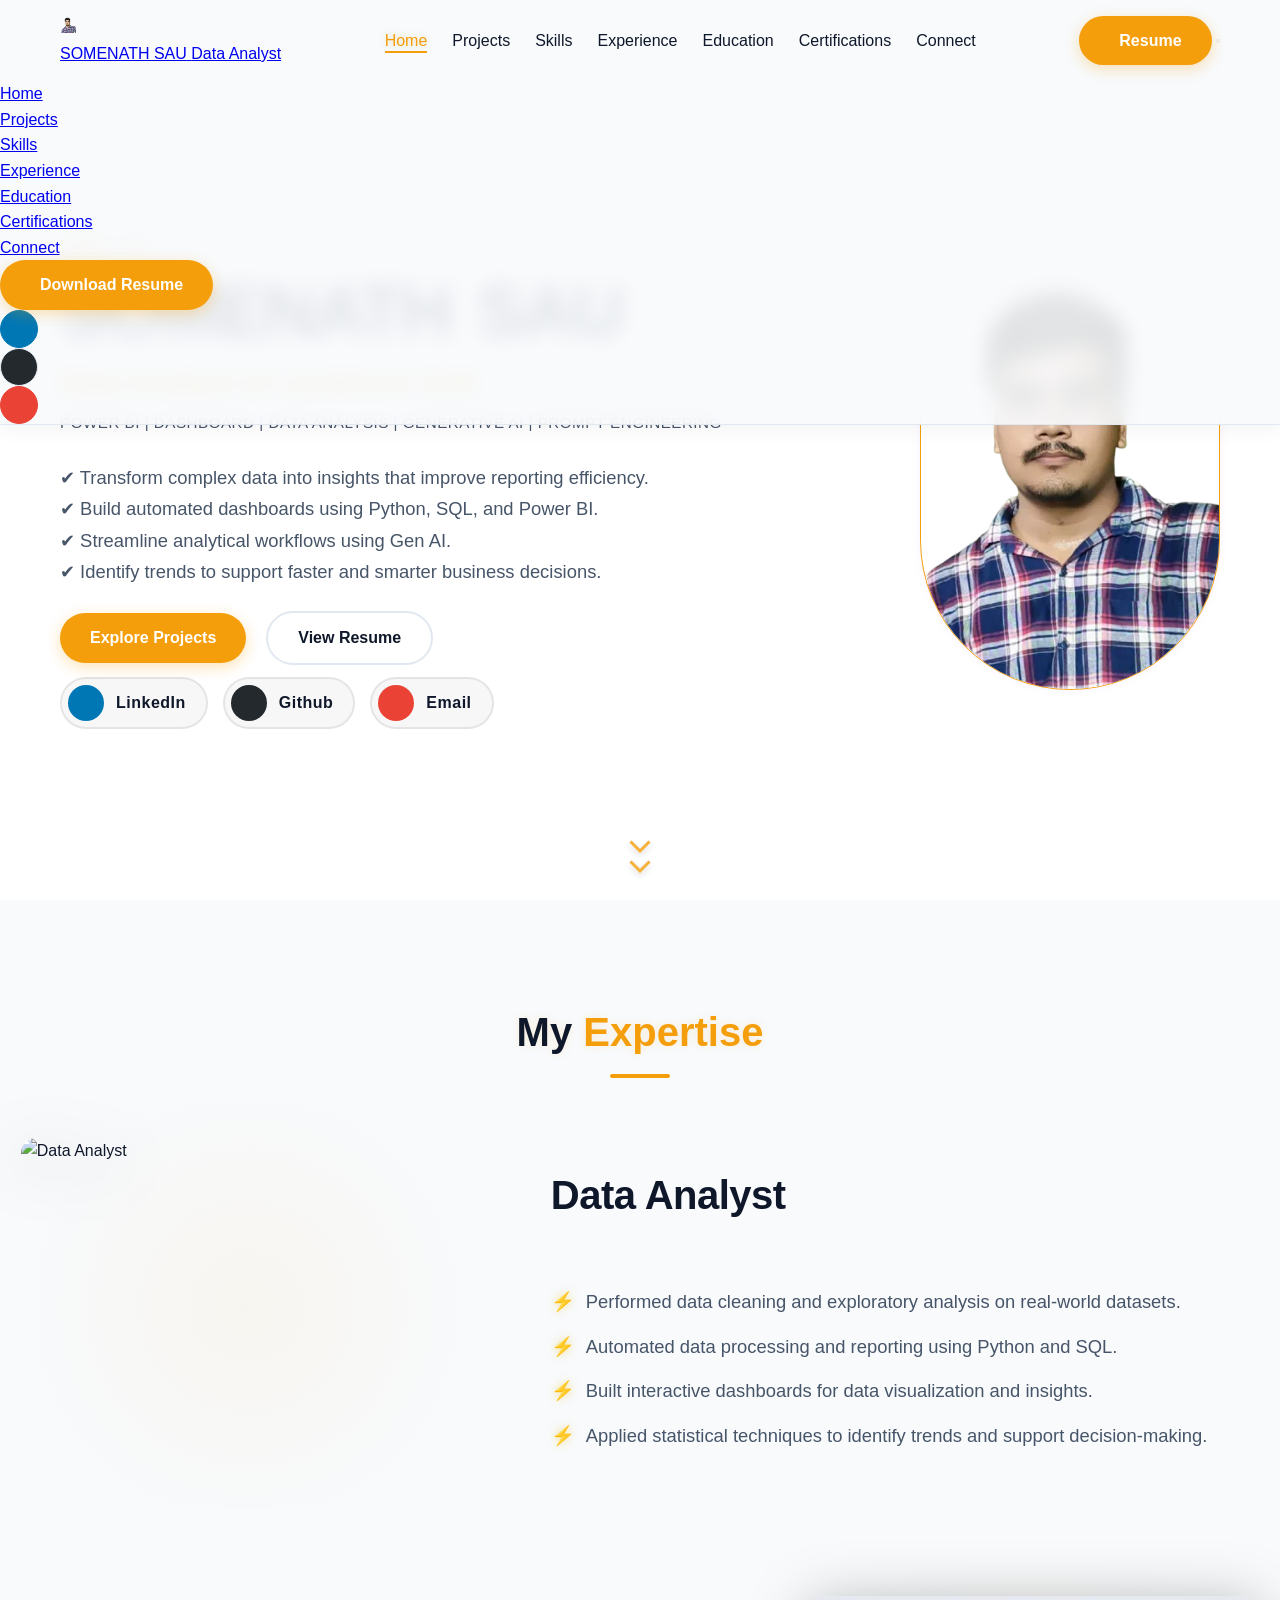
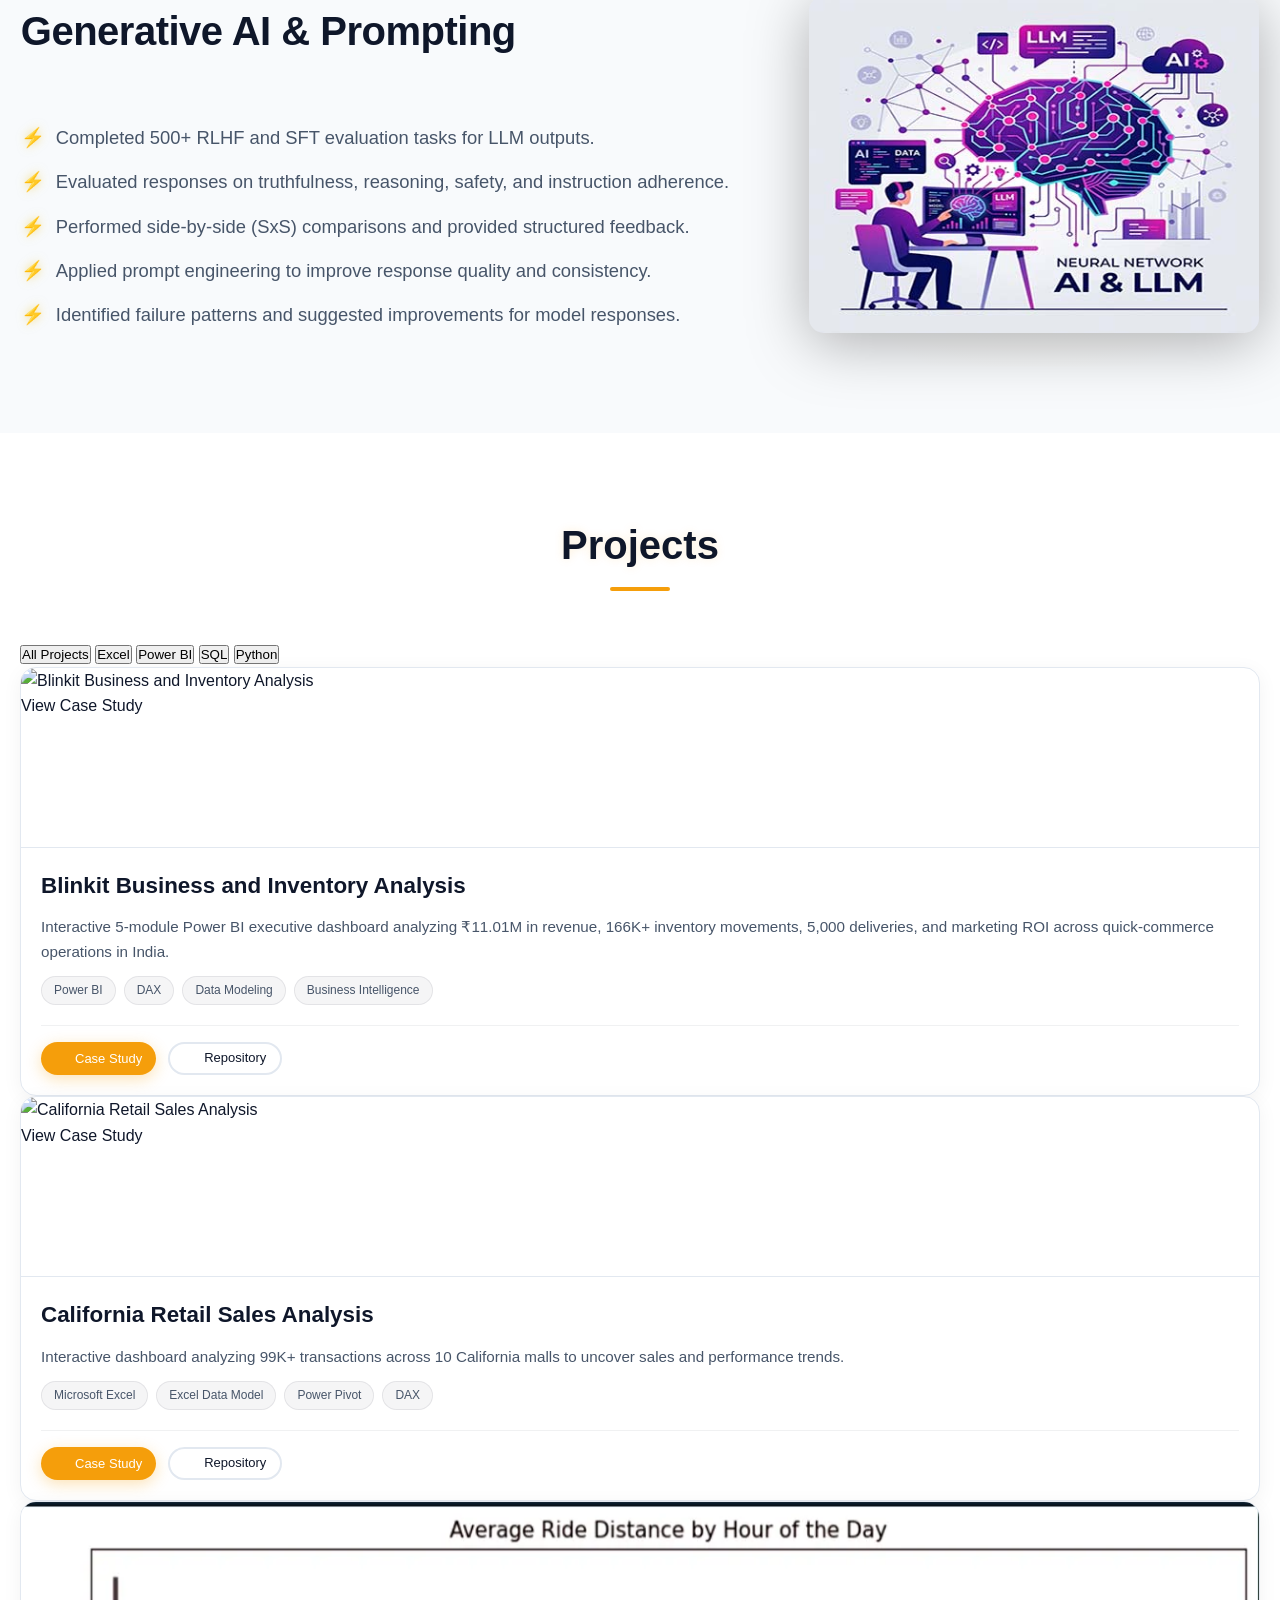
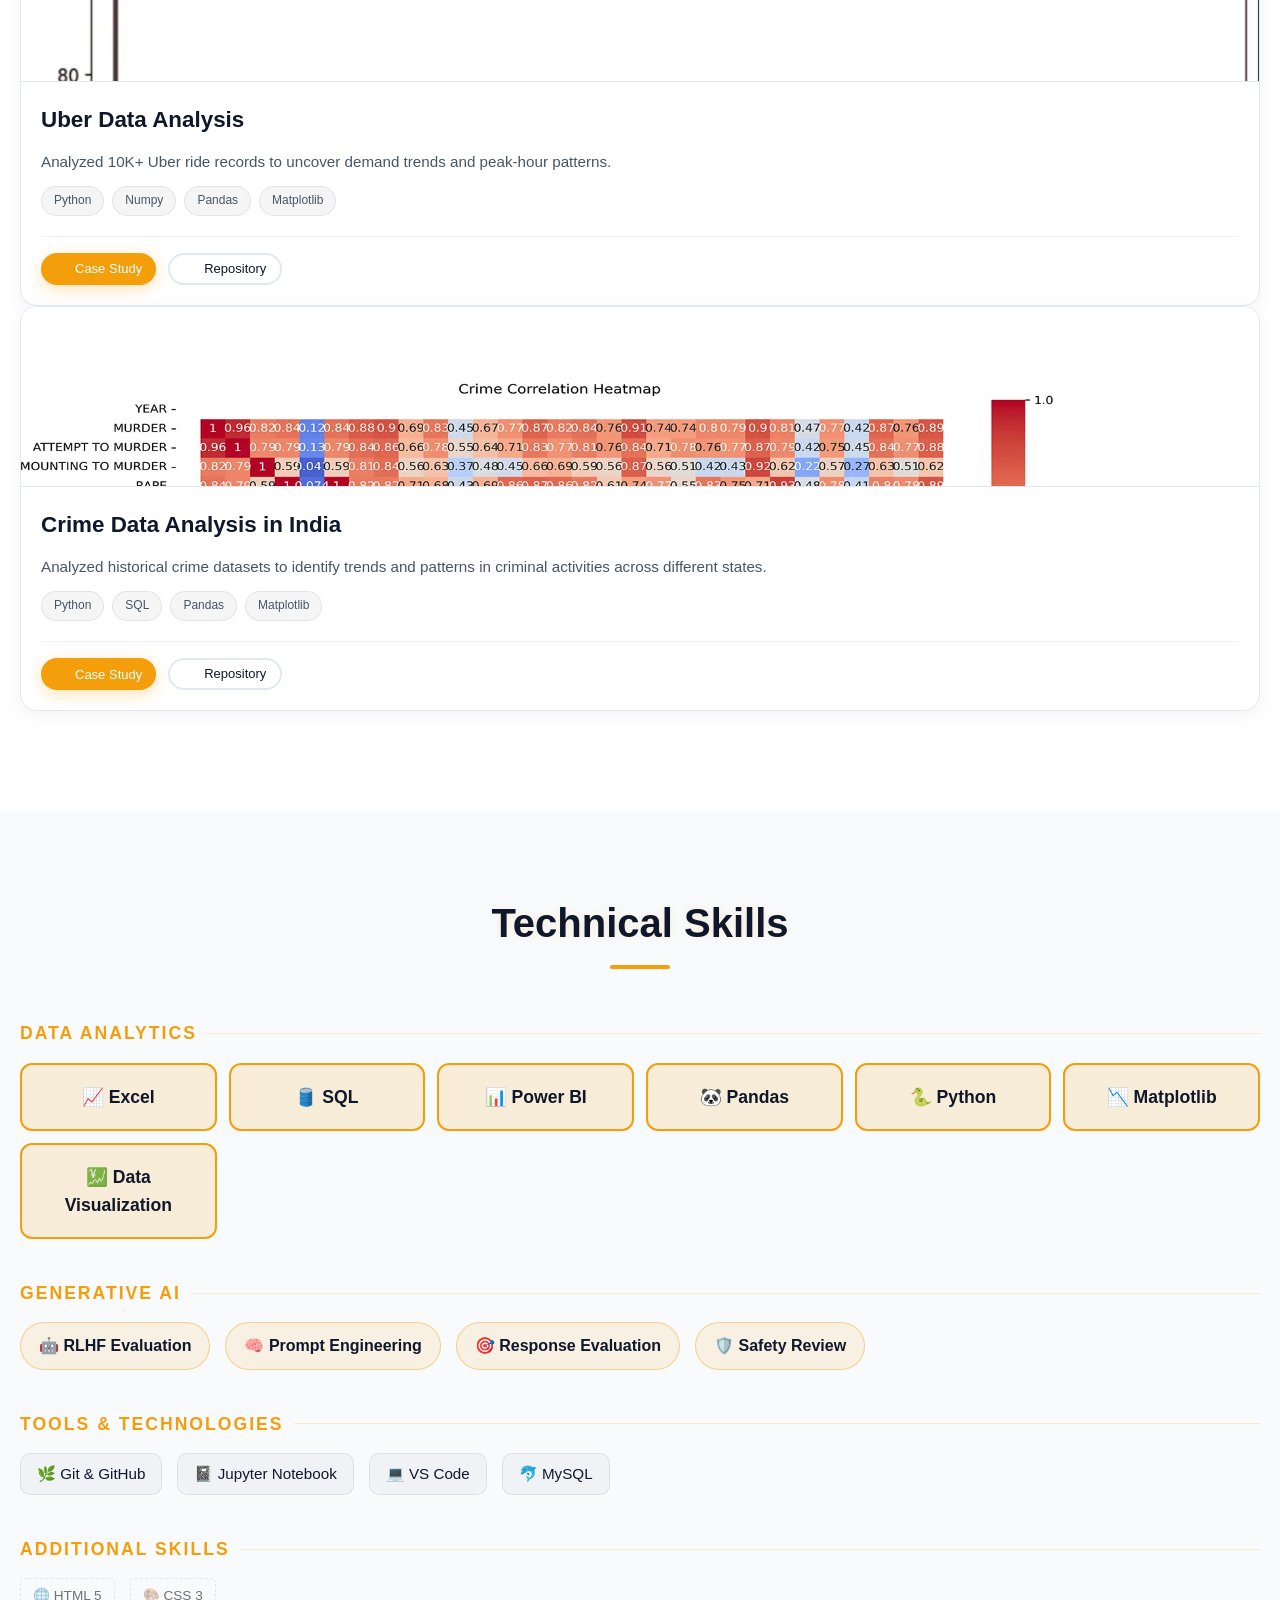
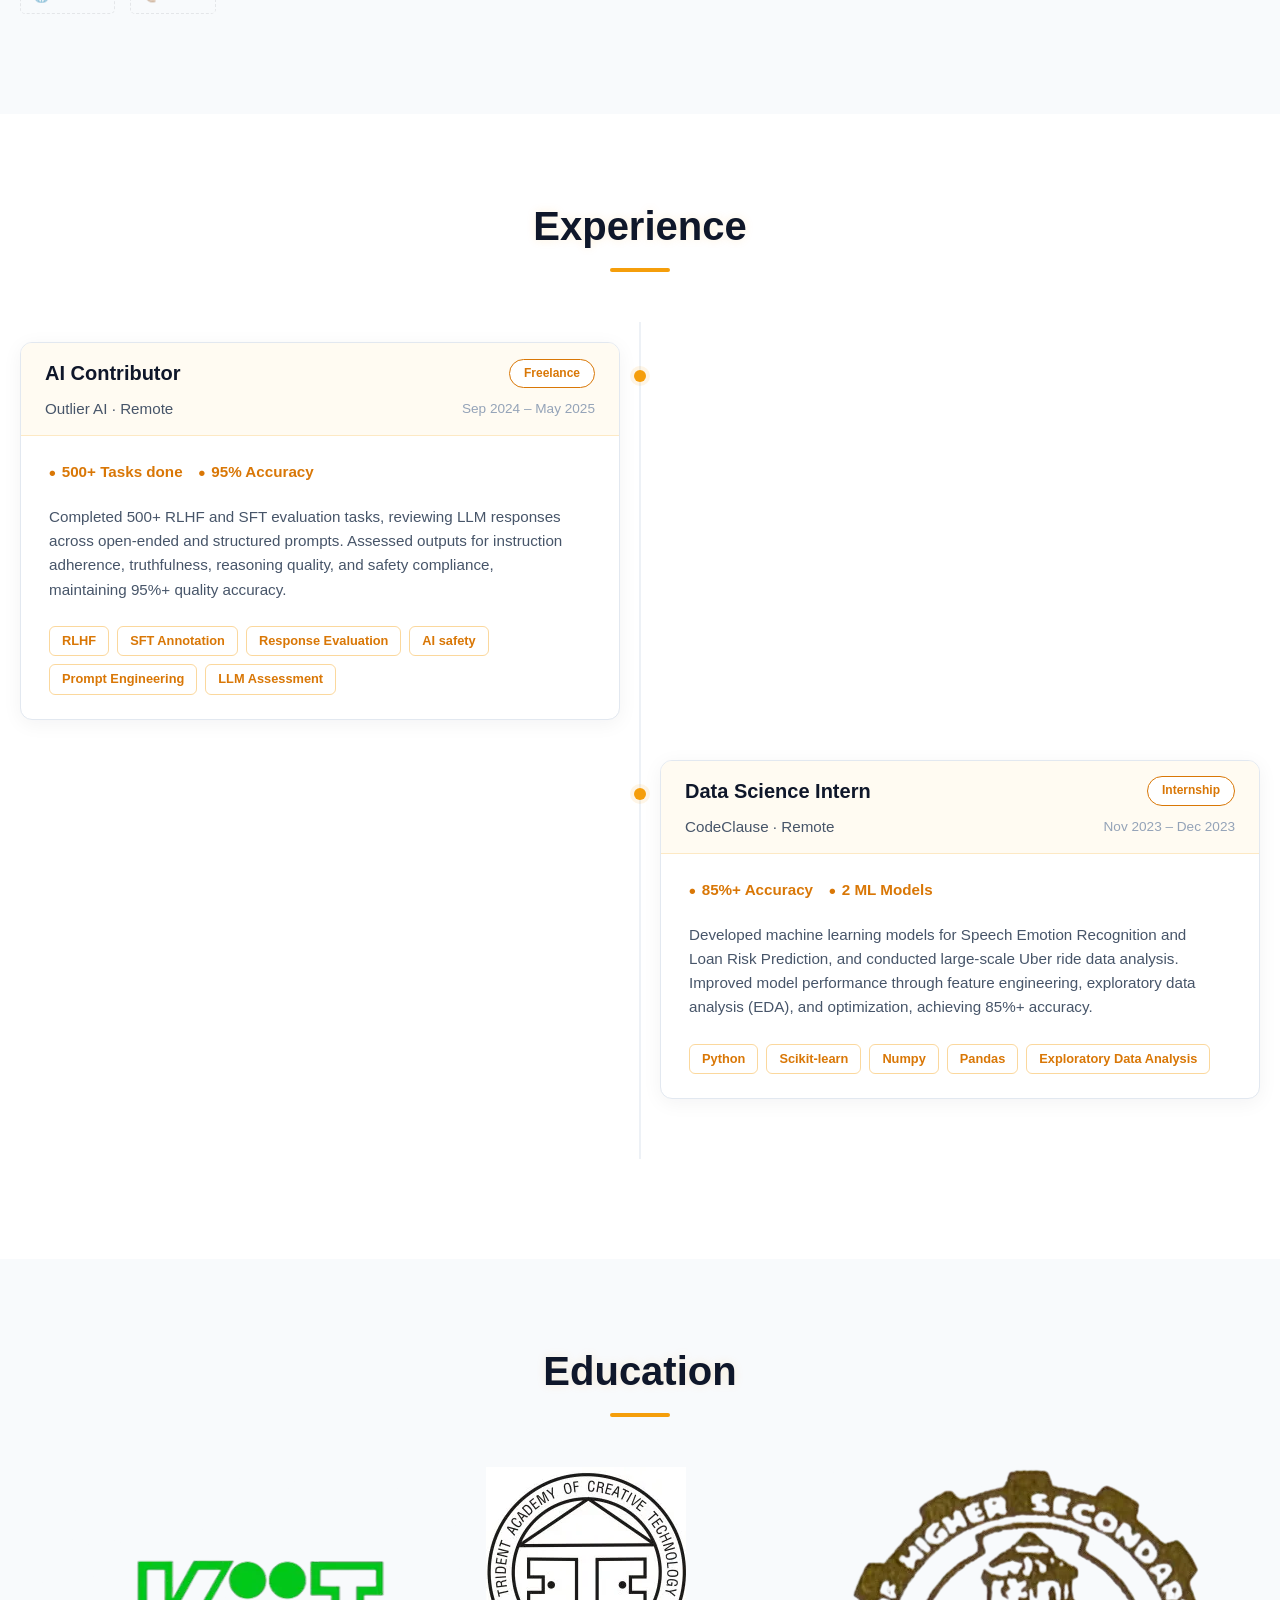
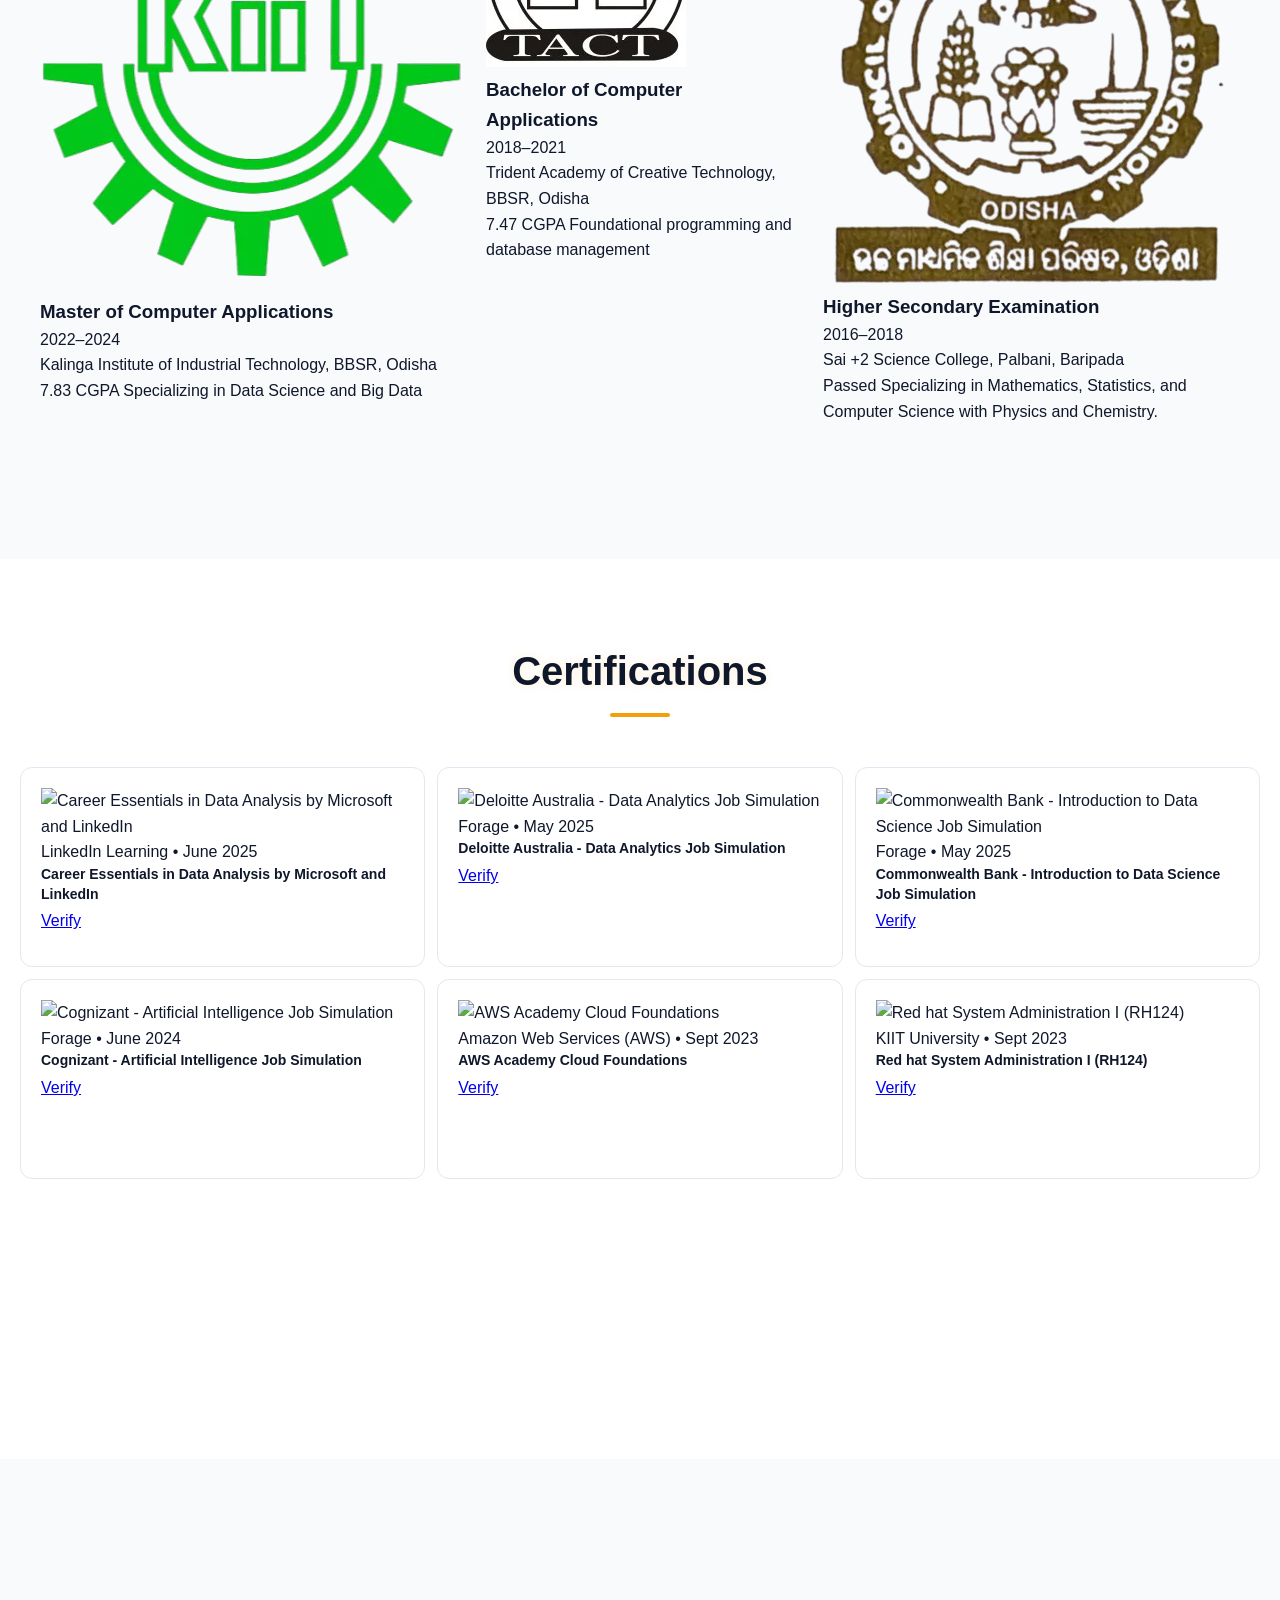
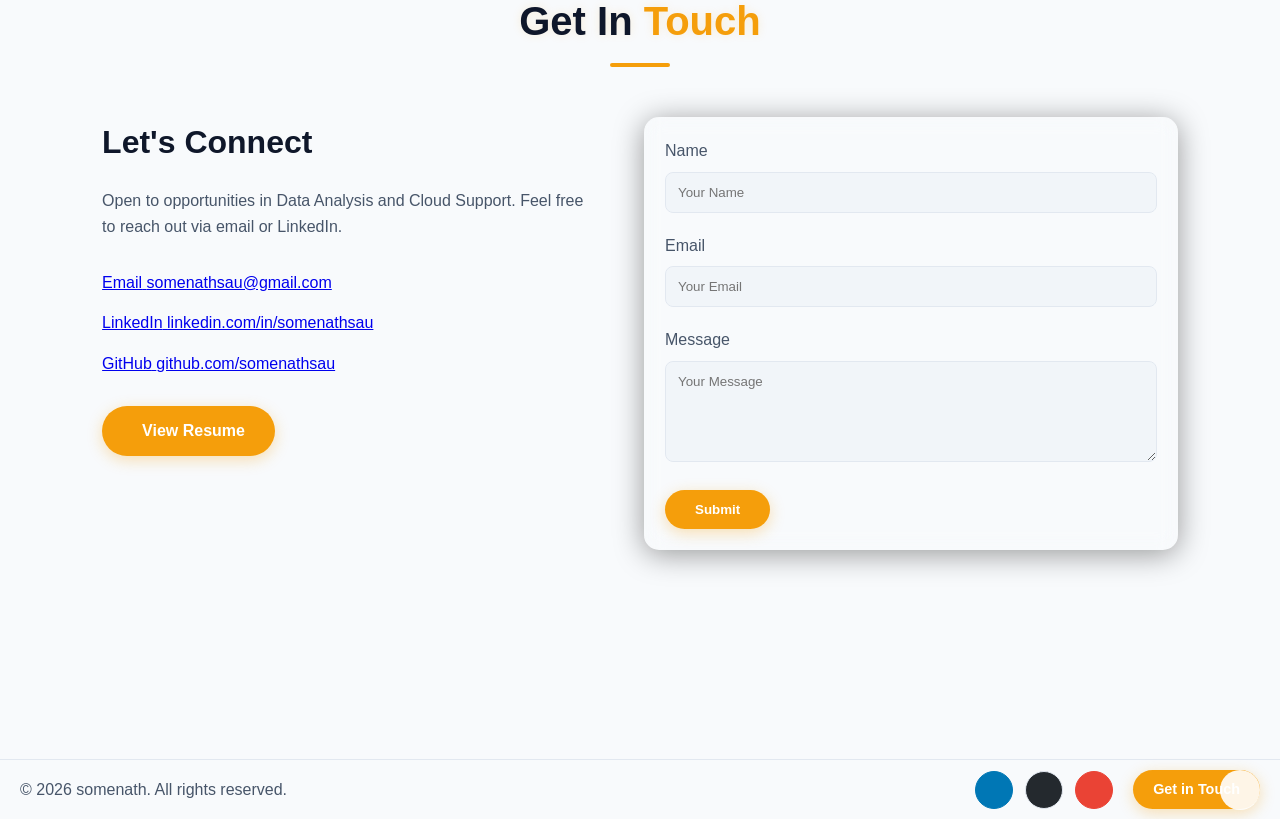
==== index.html @ 0115872c "Update" ====
<!DOCTYPE html>
<html lang="en">

<head>
    <meta charset="UTF-8">
    <meta name="viewport" content="width=device-width, initial-scale=1.0">
    <title>Somenath Sau | Portfolio</title>
    <link rel="icon" type="image/x-icon" href="resources/assets/icons/coding.webp">
    <link rel="preload" as="image" href="resources/assets/hero/Somenath_Sau.webp"
        srcset="resources/assets/hero/Somenath_Sau-small.webp 600w, resources/assets/hero/Somenath_Sau.webp 1200w"
        sizes="(max-width: 768px) 300px, 400px" fetchpriority="high">
    <meta name="description"
        content="Portfolio of a results-driven MCA graduate specializing in Data Analysis, Cloud Support, and Python automation.">
    <link rel="preconnect" href="https://fonts.googleapis.com">
    <link rel="preconnect" href="https://fonts.gstatic.com" crossorigin>
    <link href="https://fonts.googleapis.com/css2?family=Outfit:wght@300;400;500;600;700&display=swap" rel="stylesheet">
    <script src="https://unpkg.com/lucide@0.477.0"></script>

    <link rel="stylesheet" href="resources/styles.css?v=37.0">
    <script>
        // Inline theme initialization to prevent flash
        const savedTheme = localStorage.getItem('theme') || 'light';
        document.documentElement.setAttribute('data-theme', savedTheme);

        // SPA Redirect Restore Handler for GitHub Pages Clean URLs
        (function() {
            var redirect = sessionStorage.redirect;
            delete sessionStorage.redirect;
            if (redirect && redirect !== location.href) {
                try {
                    var url = new URL(redirect);
                    var path = url.pathname;
                    var segments = path.split('/').filter(Boolean);
                    var lastSegment = segments.length > 0 ? segments[segments.length - 1] : '';
                    if (lastSegment && lastSegment !== 'index.html') {
                        history.replaceState(null, null, '/' + lastSegment + url.search + url.hash);
                    } else if (url.hash) {
                        history.replaceState(null, null, '/' + url.hash.replace('#', '') + url.search);
                    }
                } catch (e) {
                    console.warn('Could not restore redirect history:', e);
                }
            }
        })();
    </script>
</head>

<body>

    <!-- Top Horizontal Glassmorphic Navigation Bar -->
    <header class="navbar" id="navbar">
        <div class="nav-container">
            <!-- Brand / Profile -->
            <a href="#home" class="nav-brand" aria-label="Somenath Sau - Home">
                <div class="nav-brand-avatar">
                    <img src="resources/assets/hero/Somenath_Sau.webp" 
                         srcset="resources/assets/hero/Somenath_Sau-small.webp 600w, resources/assets/hero/Somenath_Sau.webp 1200w" 
                         sizes="38px" 
                         alt="Somenath Sau"
                         fetchpriority="high">
                </div>
                <div class="nav-brand-text">
                    <span class="nav-name">SOMENATH SAU</span>
                    <span class="nav-role">Data Analyst</span>
                </div>
            </a>

            <!-- Desktop Navigation Links -->
            <nav class="nav-links-wrapper" aria-label="Primary Navigation">
                <ul class="nav-links">
                    <li><a href="#home" class="active"><i data-lucide="home"></i><span>Home</span></a></li>
                    <li><a href="#projects"><i data-lucide="folder-git-2"></i><span>Projects</span></a></li>
                    <li><a href="#skills"><i data-lucide="wrench"></i><span>Skills</span></a></li>
                    <li><a href="#experience"><i data-lucide="briefcase"></i><span>Experience</span></a></li>
                    <li><a href="#education"><i data-lucide="graduation-cap"></i><span>Education</span></a></li>
                    <li><a href="#certifications"><i data-lucide="award"></i><span>Certifications</span></a></li>
                    <li><a href="#contact"><i data-lucide="mail"></i><span>Connect</span></a></li>
                </ul>
            </nav>

            <!-- Navigation Actions: Resume, Theme Toggle & Mobile Menu -->
            <div class="nav-actions">
                <a href="javascript:void(0)" class="btn-primary nav-resume-btn open-resume-modal" title="Download Resume">
                    <i data-lucide="download"></i>
                    <span>Resume</span>
                </a>
                <button class="theme-toggle-btn nav-theme-btn" aria-label="Toggle Theme">
                    <i data-lucide="sun"></i>
                </button>
                <button class="menu-toggle" id="mobile-menu" aria-label="Toggle Navigation Menu">
                    <span class="bar"></span>
                    <span class="bar"></span>
                    <span class="bar"></span>
                </button>
            </div>
        </div>

        <!-- Mobile Glass Menu Dropdown -->
        <div class="mobile-nav-menu" id="mobileNavMenu">
            <ul class="mobile-nav-links">
                <li><a href="#home" class="active"><i data-lucide="home"></i><span>Home</span></a></li>
                <li><a href="#projects"><i data-lucide="folder-git-2"></i><span>Projects</span></a></li>
                <li><a href="#skills"><i data-lucide="wrench"></i><span>Skills</span></a></li>
                <li><a href="#experience"><i data-lucide="briefcase"></i><span>Experience</span></a></li>
                <li><a href="#education"><i data-lucide="graduation-cap"></i><span>Education</span></a></li>
                <li><a href="#certifications"><i data-lucide="award"></i><span>Certifications</span></a></li>
                <li><a href="#contact"><i data-lucide="mail"></i><span>Connect</span></a></li>
            </ul>
            <div class="mobile-nav-actions">
                <a href="javascript:void(0)" class="btn-primary mobile-resume-btn open-resume-modal">
                    <i data-lucide="download"></i> Download Resume
                </a>
                <div class="mobile-nav-socials" id="mobileNavSocials">
                    <!-- Dynamic Social Icons -->
                </div>
            </div>
        </div>
    </header>

    <!-- Mobile Nav Backdrop Overlay -->
    <div class="nav-backdrop" id="navBackdrop"></div>

    <!-- Main Content Area -->
    <main class="main-content-wrapper" id="mainContent">

    <!-- Hero Section -->
    <section id="home" class="hero-section active-section">
        <div class="hero-background"></div>
        <div class="hero-content fade-up visible">
            <div class="hero-text">
                <div class="hero-header-info">
                    <p class="greeting">Hello, I'm</p>
                    <h1 class="hero-name gradient-text" id="heroName">SOMENATH SAU</h1>
                    <p class="hero-role" id="heroRoleDisplay">Data Analyst | BI Analyst | MIS Analyst</p>
                    <p class="hero-microline" id="heroMicroline">Power BI | Dashboard | Data Analysis | Generative AI | Prompt Engineering</p>
                </div>

                <div class="hero-visuals-wrapper">
                    <div class="hero-image-container" id="heroImageContainer"></div>

                    <div class="hero-actions-wrapper">
                        <div class="hero-socials" id="heroSocials">
                            <!-- Dynamic Social Icons -->
                        </div>
                    </div>
                </div>

                <p class="hero-bio fade-up visible" id="heroBio">
                    ✔ Transform complex data into insights that improve reporting efficiency.<br>
                    ✔ Build automated dashboards using Python, SQL, and Power BI.<br>
                    ✔ Streamline analytical workflows using Gen AI.<br>
                    ✔ Identify trends to support faster and smarter business decisions.
                </p>

                <div class="hero-buttons-container">
                    <a href="#projects" class="btn-primary hero-btn-projects">Explore Projects</a>
                    <a href="javascript:void(0)" class="btn-secondary hero-btn-resume open-resume-modal" id="heroResumeBtn">View Resume</a>
                </div>


                <div class="skills-ticker" id="heroSkillsTicker">
                    <!-- Dynamic Content -->
                </div>
            </div>

        </div>


        <div class="scroll-arrows">
            <span></span>
            <span></span>
        </div>
    </section>





    <!-- About Section Redesign -->
    <section id="about" class="section about-redesign active-section">
        <div class="container">
            <h2 class="section-title fade-up">My <span class="accent">Expertise</span></h2>
            <div id="knowledgeContainer" class="knowledge-container">
                <!-- Dynamic Content: Knowledge Rows -->
            </div>
        </div>
    </section>





    <div class="section-divider"></div>
    <!-- Projects Section -->
    <section id="projects" class="section">
        <div class="container">
            <div id="projectsListContainer">
                <h2 class="section-title fade-up">Projects</h2>

                <!-- Project Category Slicers -->
                <div class="project-slicer-container fade-up" id="projectSlicers">
                    <button class="project-slicer-btn active" data-filter="all">
                        <i data-lucide="layout-grid"></i>
                        <span>All Projects</span>
                    </button>
                    <button class="project-slicer-btn" data-filter="excel">
                        <i data-lucide="file-spreadsheet"></i>
                        <span>Excel</span>
                    </button>
                    <button class="project-slicer-btn" data-filter="power-bi">
                        <i data-lucide="bar-chart-3"></i>
                        <span>Power BI</span>
                    </button>
                    <button class="project-slicer-btn" data-filter="sql">
                        <i data-lucide="database"></i>
                        <span>SQL</span>
                    </button>
                    <button class="project-slicer-btn" data-filter="python">
                        <i data-lucide="code-2"></i>
                        <span>Python</span>
                    </button>
                </div>

                <div class="projects-grid" id="projectsGrid">
                    <!-- Dynamic Content -->
                </div>
            </div>
            <div id="projectDetailContainer" class="project-detail-wrapper" style="display: none;">
                <!-- Dynamic Content for in-page project details -->
            </div>
        </div>
    </section>





    <div class="section-divider"></div>
    <!-- Skills Section -->
    <section id="skills" class="section">
        <div class="container">
            <h2 class="section-title fade-up">Technical Skills</h2>

            <div id="skillsContainer">
                <!-- Dynamic Content -->
            </div>
        </div>
    </section>





    <div class="section-divider"></div>
    <!-- Experience Section -->
    <section id="experience" class="section">
        <div class="container">
            <h2 class="section-title fade-up">Experience</h2>
            <div class="experience-timeline" id="experienceTimeline">
                <!-- Dynamic Content -->
            </div>
        </div>
    </section>





    <div class="section-divider"></div>
    <!-- Education Section -->
    <section id="education" class="section">
        <div class="container">
            <h2 class="section-title fade-up">Education</h2>
            <div class="education-grid" id="educationGrid">
                <!-- Dynamic Content -->
            </div>
        </div>
    </section>





    <div class="section-divider"></div>
    <!-- Certifications -->
    <section id="certifications" class="section">
        <div class="container">
            <h2 class="section-title fade-up">Certifications</h2>
            <div class="cert-grid" id="certGrid">
                <!-- Dynamic Content -->
            </div>
        </div>
    </section>





    <div class="section-divider"></div>
    <!-- Contact Section -->
    <section id="contact" class="section contact-section">
        <div class="container">
            <h2 class="section-title fade-up">Get In <span class="accent">Touch</span></h2>
            <div class="contact-container">
                <div class="contact-info fade-up">
                    <h3>Let's Connect</h3>
                    <p>Open to opportunities in Data Analysis and Cloud Support. Feel free to reach out via email or
                        LinkedIn.</p>
                    <div class="contact-links" id="contactLinks">
                        <!-- Dynamic Content -->
                    </div>

                    <div class="resume-wrapper">
                        <a href="javascript:void(0)" class="btn-primary resume-btn open-resume-modal" id="contactResumeBtn"><i
                                data-lucide="external-link"></i> View Resume</a>
                    </div>
                </div>

                <!-- Hidden Iframe to prevent redirect -->
                <script>var submitted = false;</script>
                <iframe name="hidden_iframe" id="hidden_iframe" style="display:none;" onload="if(typeof submitted !== 'undefined' && submitted) {
                        const btn = document.querySelector('.contact-form button');
                        if (btn) {
                            btn.classList.remove('btn-loading');
                            btn.textContent = 'Message Submitted!';
                            btn.style.backgroundColor = '#28a745'; 
                            
                            setTimeout(() => {
                                btn.textContent = 'Submit';
                                btn.style.backgroundColor = ''; 
                                const form = document.querySelector('.contact-form');
                                if (form) form.reset();
                            }, 3000);
                        }
                    }"></iframe>

                <form
                    action="https://docs.google.com/forms/d/e/1FAIpQLSfp-a_8jX7g4zAE1zK72U6KinNCWsyelOrdkgEaMngipDjdvA/formResponse"
                    method="post" target="hidden_iframe" onsubmit="submitted=true; 
                                const btn = this.querySelector('button');
                                if (btn) {
                                    btn.classList.add('btn-loading');
                                    btn.textContent = '';
                                }" class="contact-form glass-card fade-up">
                    <div class="form-group">
                        <label for="name">Name</label>
                        <input type="text" id="name" name="entry.149004916" placeholder="Your Name" required>
                    </div>
                    <div class="form-group">
                        <label for="email">Email</label>
                        <input type="email" id="email" name="entry.484126304" placeholder="Your Email" required>
                    </div>
                    <div class="form-group">
                        <label for="message">Message</label>
                        <textarea id="message" name="entry.2054534888" rows="5" placeholder="Your Message"
                            required></textarea>
                    </div>
                    <button type="submit" class="btn-primary">Submit</button>
                </form>
            </div>
        </div>
    </section>





    <!-- Footer -->
    <footer class="footer">
        <div class="container footer-container">
            <p>&copy; 2026 somenath. All rights reserved.</p>
            <div class="footer-actions">
                <div class="footer-socials" id="footerSocials"></div>
                <a href="#contact" class="btn-primary footer-connect-btn">Get in Touch</a>
                <a href="#home" class="back-to-top" id="backToTop" aria-label="Back to Top"><i data-lucide="arrow-up"></i></a>
            </div>
        </div>
    </footer>
    </main>

    <!-- Resume Modal -->
    <div id="resumeModal" class="modal-overlay">
        <div class="modal-container">
            <div class="modal-header">
                <h2 class="modal-title">Professional Resume</h2>
                <button id="resumeModalCloseBtn" class="modal-close-btn"><i data-lucide="x"></i></button>
            </div>
            <div class="modal-content" style="padding: 10px; height: 80vh; overflow: hidden;">
                <iframe id="resumeIframe" src="" width="100%" height="100%" style="border: none; border-radius: 8px;"></iframe>
            </div>
            <div class="modal-footer">
                <a href="javascript:void(0)" id="downloadResumeBtn" class="btn-primary" download><i data-lucide="download"></i> Download PDF</a>
            </div>
        </div>
    </div>

    <!-- Image Zoom Modal Popup -->
    <div id="imageZoomModal" class="modal-overlay image-zoom-overlay">
        <div class="modal-container image-zoom-container">
            <div class="modal-header">
                <div class="image-modal-title-wrap">
                    <h3 class="modal-title" id="imageZoomTitle">Project Preview</h3>
                    <span class="image-counter" id="imageZoomCounter">1 / 1</span>
                </div>
                <button id="imageZoomCloseBtn" class="modal-close-btn" aria-label="Close Preview"><i data-lucide="x"></i></button>
            </div>
            <div class="image-zoom-body">
                <button class="slider-btn prev-btn modal-slider-btn" id="imageZoomPrevBtn" aria-label="Previous Image">
                    <i data-lucide="chevron-left"></i>
                </button>
                <div class="image-zoom-view">
                    <img id="imageZoomImg" src="" alt="Project Full Preview">
                </div>
                <button class="slider-btn next-btn modal-slider-btn" id="imageZoomNextBtn" aria-label="Next Image">
                    <i data-lucide="chevron-right"></i>
                </button>
            </div>
            <div class="image-zoom-footer">
                <div class="slider-dots" id="imageZoomDots"></div>
            </div>
        </div>
    </div>



    <script src="resources/projects/blinkit-retail.js?v=22.0"></script>
    <script src="resources/projects/california-retail.js?v=22.0"></script>
    <script src="resources/projects/uber-analysis.js?v=22.0"></script>
    <script src="resources/projects/crime-data.js?v=22.0"></script>
    <script src="resources/data.js?v=22.0"></script>
    <script src="resources/script.js?v=22.0"></script>
    <script>
        if (typeof lucide !== 'undefined') lucide.createIcons();
    </script>
</body>


</html>
---- resources/styles.css ----
:root {
    /* Slate + Amber Theme */
    --bg-primary: #FFFFFF;
    --bg-secondary: #F8FAFC;
    --text-primary: #0F172A;
    --text-secondary: #475569;
    --accent-blue: #F59E0B;
    /* Primary Amber */
    --accent-blue-hover: #D97706;
    --accent-secondary: #F59E0B;
    --accent-secondary-hover: #D97706;
    --soft-blue: #F1F5F9;
    /* Slate 100 */
    --glass-bg: rgba(255, 255, 255, 0.9);
    --glass-border: #E2E8F0;
    --card-bg: #FFFFFF;

    --font-primary: 'Inter', sans-serif;
    --font-heading: 'Poppins', sans-serif;
    --font-code: 'JetBrains Mono', monospace;
}

/* Import Fonts */
@import url('https://fonts.googleapis.com/css2?family=Inter:wght@300;400;500;600;700&family=Poppins:wght@500;600;700;800&family=JetBrains+Mono:wght@400;700&display=swap');


* {
    margin: 0;
    padding: 0;
    box-sizing: border-box;
}

html {
    scroll-behavior: smooth;
}

body {
    font-family: var(--font-primary);
    background-color: var(--bg-primary);
    color: var(--text-primary);
    overflow-x: hidden;
    line-height: 1.6;
    transition: background-color 0.8s ease;
}

h1,
h2,
h3,
h4,
h5,
h6,
.hero-name,
.hero-title,
.project-title,
.exp-role,
.section-title,
.category-title {
    font-family: var(--font-heading);
}

/* Custom Scrollbar */
::-webkit-scrollbar {
    width: 6px;
}

::-webkit-scrollbar-track {
    background: #e2e8f0;
}

::-webkit-scrollbar-thumb {
    background: linear-gradient(var(--accent-blue), var(--accent-blue));
    border-radius: 5px;
    border: none;
}

::-webkit-scrollbar-thumb:hover {
    background: var(--accent-blue);
}

::selection {
    background: var(--accent-blue);
    color: white;
}

/* Scroll Progress Bar */
.scroll-progress-container {
    position: fixed;
    top: 0;
    left: 0;
    width: 100%;
    height: 3px;
    z-index: 1002;
    background: rgba(15, 23, 42, 0.05);
}

.scroll-progress-bar {
    height: 100%;
    background: linear-gradient(to right, var(--accent-blue), var(--accent-blue));
    width: 0%;
    box-shadow: 0 0 10px var(--accent-blue);
}

/* Custom Cursor REMOVED */

/* Utilities */
.container {
    max-width: 1280px;
    margin: 0 auto;
    padding: 0 20px;
}

.section {
    padding: 130px 0 100px;
    /* Fixed top padding matches "Education" preference */
    min-height: 100vh;
    display: flex;
    flex-direction: column;
    justify-content: flex-start;
    /* Align content to top */
}

/* Alternating Section Colors */
section:nth-of-type(odd) {
    background-color: var(--bg-primary);
}

section:nth-of-type(even) {
    background-color: var(--bg-secondary);
}

#skills.section,
#projects.section,
#experience.section,
#education.section,
#certifications.section {
    padding-top: 80px;
}

.text-center {
    text-align: center;
}

.accent {
    color: var(--accent-blue);
}

.btn-primary,
.btn-secondary {
    display: inline-block;
    padding: 12px 30px;
    border-radius: 30px;
    text-decoration: none;
    font-weight: 600;
    transition: all 0.3s ease;
    cursor: pointer;
    position: relative;
    /* For loader positioning */
    overflow: hidden;
    /* To contain the loader */
}

/* Button Loading State */
.btn-loading {
    color: transparent !important;
    /* Hide text */
    pointer-events: none;
    /* Prevent multiple clicks */
}

.btn-loading::after {
    content: "";
    position: absolute;
    width: 20px;
    height: 20px;
    top: 50%;
    left: 50%;
    margin-left: -10px;
    margin-top: -10px;
    border: 2px solid rgba(255, 255, 255, 0.3);
    border-top-color: #ffffff;
    border-radius: 50%;
    animation: btn-spin 0.8s infinite linear;
}

@keyframes btn-spin {
    to {
        transform: rotate(360deg);
    }
}

.btn-primary {
    display: inline-flex;
    align-items: center;
    justify-content: center;
    gap: 10px;
    background: var(--accent-blue);
    color: #FFFFFF !important;
    /* Light Text for Contrast */
    font-weight: 600;
    border: none;
    box-shadow: 0 4px 15px rgba(245, 158, 11, 0.3);
}

.btn-primary:hover {
    transform: translateY(-3px);
    background: var(--accent-blue-hover);
    box-shadow: 0 6px 20px rgba(245, 158, 11, 0.4);
    color: #FFFFFF !important;
}

.btn-secondary {
    background: transparent;
    color: var(--text-primary);
    border: 2px solid var(--glass-border);
}

.btn-secondary:hover {
    background: var(--soft-blue);
    transform: translateY(-3px);
}

/* Transparent Navbar */
/* Navbar - Always Solid/Dark */
.navbar {
    position: fixed;
    top: 0;
    left: 0;
    width: 100%;
    z-index: 1000;
    transition: all 0.4s ease;
    padding: 0;
    background: rgba(248, 250, 252, 0.9) !important;
    /* Light Background */
    border-bottom: 1px solid var(--glass-border);
    box-shadow: 0 4px 20px rgba(15, 23, 42, 0.05);
    backdrop-filter: blur(10px);
}

.nav-container {
    background: transparent !important;
    padding: 15px 20px;
    /* Match Hero Padding */
    display: flex;
    justify-content: space-between;
    align-items: center;
    width: 100%;
    max-width: 1200px;
    /* Match Hero Max-Width */
    margin: 0 auto;
    gap: 20px;
    border: none !important;
    box-shadow: none !important;
    backdrop-filter: none !important;
    -webkit-backdrop-filter: none !important;
}

.logo {
    color: var(--accent-blue);
    /* Purple */
    display: flex;
    align-items: center;
    transition: transform 0.3s;
}

.logo svg {
    width: 32px;
    height: 32px;
    stroke-width: 2.5;
}

.logo:hover {
    transform: scale(1.1);
}

/* Scrolled State - Solid Full-Width "Card" */
.navbar.scrolled {
    top: 0;
    /* Stick to top */
    width: 100%;
    /* Full Width */
    max-width: 100%;
    background: rgba(248, 250, 252, 0.98) !important;
    /* Light Background */
    box-shadow: 0 4px 20px rgba(15, 23, 42, 0.08) !important;
    border-bottom: 1px solid rgba(15, 23, 42, 0.05);
    backdrop-filter: blur(10px);
    padding: 0;
}

.navbar.scrolled .nav-container {
    background: transparent !important;
    /* Container follows parent */
    padding: 15px 20px;
    /* Match Hero Padding */
    max-width: 1200px;
    /* Match Hero Max-Width */
    margin: 0 auto;
    width: 100%;
    border: none !important;
    backdrop-filter: none !important;
    border-radius: 0;
    box-shadow: none !important;
}

.logo {
    font-size: 1.5rem;
    font-weight: 700;
    color: var(--text-primary);
    text-decoration: none;
    font-family: var(--font-primary);
    /* coding font */
    letter-spacing: -1px;
}

.nav-links {
    display: flex;
    list-style: none;
    gap: 25px;
}

.nav-links a {
    color: var(--text-primary);
    text-decoration: none;
    font-weight: 500;
    transition: color 0.3s;
    position: relative;
    font-family: var(--font-primary);
}

.nav-links a::after {
    content: '';
    position: absolute;
    width: 0%;
    height: 2px;
    bottom: -4px;
    left: 0;
    background-color: var(--accent-blue);
    transition: width 0.3s;
}

.nav-links a:hover::after,
.nav-links a.active::after {
    width: 100%;
}

.nav-links a.active {
    color: var(--accent-blue);
    text-shadow: 0 0 8px rgba(184, 149, 20, 0.3);
}

/* FIX: Specific Navbar Link Button Sizing */
.nav-links li a.btn-primary::after {
    display: none;
}

.nav-links li a.btn-primary {
    padding: 8px 20px !important;
    font-size: 0.9rem !important;
    line-height: 1.2 !important;
    display: inline-flex !important;
    align-items: center !important;
    height: auto !important;
    margin-left: 10px !important;
    border-radius: 50px !important;
    transform: none !important;
    width: auto !important;
}

.menu-toggle {
    display: none;
}

/* Hero Section */
/* Hero Section */
.hero-section {
    min-height: 100vh;
    padding: 120px 0 60px;
    position: relative;
    display: flex;
    align-items: center;
    justify-content: center;
    overflow: hidden;
}

/* Hero Sections Background */
.hero-background {
    position: absolute;
    top: 0;
    left: 0;
    width: 100%;
    height: 100%;
    z-index: -1;
    background-image: radial-gradient(rgba(255, 255, 255, 0.05) 1px, transparent 1px);
    background-size: 30px 30px;
    mask-image: linear-gradient(to bottom, black 50%, transparent 100%);
    -webkit-mask-image: linear-gradient(to bottom, black 50%, transparent 100%);
}

/* Floating Shapes REMOVED */

/* Hero Content Left-Aligned */
.hero-content {
    display: flex;
    flex-direction: row;
    align-items: center;
    justify-content: center;
    width: 100%;
    max-width: 1200px;
    margin: 0 auto;
    padding: 0 20px;
    z-index: 1;
}

/* Desktop Hero Grid */
.hero-text {
    display: grid;
    grid-template-columns: 1fr 400px;
    grid-template-areas:
        "header image"
        "bio image"
        "buttons image"
        "actions image";
    align-items: center;
    gap: 12px 60px;
    width: 100%;
    text-align: left;
    position: relative;
    z-index: 2;
}

.hero-header-info {
    grid-area: header;
}

.hero-visuals-wrapper {
    display: contents;
    /* Children image/actions act as grid items */
}

.hero-image-container {
    grid-area: image;
}

.hero-bio {
    grid-area: bio;
}

.hero-highlights {
    grid-area: highlights;
}

.hero-buttons-container {
    grid-area: buttons;
}

.hero-actions-wrapper {
    grid-area: actions;
    display: flex;
    flex-wrap: wrap;
    align-items: center;
    gap: 20px;
}

.hero-buttons-container {
    display: flex;
    gap: 20px;
    align-items: center;
}

.hero-btn-projects,
.hero-btn-resume {
    width: fit-content;
    border-radius: 50px;
}

/* Greeting */
.greeting {
    font-size: 1.2rem;
    color: var(--accent-blue);
    font-weight: 600;
    margin-bottom: 10px;
    display: block;
    font-family: var(--font-primary);
    letter-spacing: 0.5px;
}

.hero-name {
    font-size: 4.5rem;
    /* Reduced from 5rem to fit single line */
    font-weight: 800;
    margin-bottom: 0;
    line-height: 1.1;
    color: var(--text-primary);
    /* Dynamic Dark */
    letter-spacing: -2px;
    /* Tighter for a modern look */
    word-spacing: 8px;
    /* Reduced from 12px */
    white-space: nowrap;
    /* Prevent wrapping */
}

.hero-role {
    font-size: 1.75rem;
    color: var(--accent-blue);
    font-weight: 600;
    margin-top: 10px;
    letter-spacing: 0.5px;
    font-family: var(--font-primary);
}

.hero-microline {
    font-size: 0.95rem;
    color: var(--text-secondary);
    font-weight: 500;
    margin-top: 5px;
    margin-bottom: 15px;
    letter-spacing: 0.5px;
    text-transform: uppercase;
}

.hero-title {
    font-size: 2rem;
    color: var(--text-primary);
    /* Dynamic Dark for Title */
    margin-bottom: 0;
    /* Changed from 15px since it's empty */
    font-weight: 700;
    line-height: 1.3;
}

/* Typewriter Cursor */
.typewriter-cursor {
    display: inline-block;
    color: var(--accent-blue);
    font-weight: 300;
    opacity: 1;
    margin-left: 2px;
}

.typewriter-cursor.blink {
    animation: blink-cursor 0.75s step-end infinite;
}

@keyframes blink-cursor {

    0%,
    100% {
        opacity: 1;
    }

    50% {
        opacity: 0;
    }
}

.hero-bio {
    font-size: 1.15rem;
    color: var(--text-secondary);
    max-width: 750px;
    margin-top: 0;
    margin-bottom: 12px;
    /* Reduced from 35px */
    line-height: 1.7;
    font-weight: 500;
}

/* Bio Highlights */
.hl-accent {
    color: var(--accent-blue);
    font-weight: 700;
    text-shadow: 0 0 10px rgba(245, 158, 11, 0.2);
}

.hl-purple {
    color: var(--accent-blue);
    font-weight: 700;
    text-shadow: 0 0 10px rgba(245, 158, 11, 0.2);
}

.hl-blue {
    color: #D97706;
    font-weight: 700;
    text-shadow: 0 0 10px rgba(217, 119, 6, 0.2);
}

/* Hero Highlights List Left-Aligned */
.hero-highlights {
    display: flex;
    flex-direction: column;
    gap: 12px;
    margin-bottom: 10px;
    /* Reduced from 40px */
    align-items: flex-start;
    /* Left Align */
}

/* Hide empty hero elements to avoid extra spacing */
.hero-title:empty,
.hero-subtitle:empty,
.hero-highlights:empty {
    display: none;
    margin-bottom: 0;
}

.highlight-item {
    display: flex;
    align-items: center;
    gap: 10px;
    color: var(--text-secondary);
    font-size: 1rem;
    font-weight: 500;
    justify-content: flex-start;
    /* Left Align */
}

/* Remove Ticker Styles */
.skills-ticker {
    display: none;
}

/* Hero Buttons Left-Aligned */
.hero-buttons {
    display: flex;
    flex-wrap: wrap;
    gap: 20px;
    margin-bottom: 20px;
    justify-content: flex-start;
    /* Left Align */
}

/* Hero Social Icons (Circular Brand Colors) */
.hero-socials {
    display: flex;
    gap: 15px;
    margin-top: 0;
    justify-content: flex-start;
    /* Left Align */
}

/* Hero Social Icons (Pill Style) */
.hero-socials {
    display: flex;
    gap: 15px;
    margin-top: 0;
    justify-content: flex-start;
    /* Left Align */
}

.social-pill {
    display: inline-flex;
    align-items: center;
    gap: 12px;
    padding: 6px 20px 6px 6px;
    border-radius: 50px;
    background: rgba(0, 0, 0, 0.03);
    border: 2px solid rgba(0, 0, 0, 0.08);
    text-decoration: none;
    transition: all 0.3s ease;
    color: var(--text-primary);
}

.icon-container {
    width: 36px;
    height: 36px;
    border-radius: 50%;
    display: flex;
    align-items: center;
    justify-content: center;
    background: #333;
    color: white;
    transition: all 0.3s ease;
}

.social-label {
    font-size: 1rem;
    font-weight: 600;
    letter-spacing: 0.5px;
}

.social-pill:hover {
    transform: translateY(-2px);
    box-shadow: 0 5px 15px rgba(0, 0, 0, 0.2);
}

/* LinkedIn */
.social-pill.linkedin .icon-container {
    background: #0077b5;
}

.social-pill.linkedin:hover {
    border-color: #0077b5;
    background: rgba(0, 119, 181, 0.1);
}

/* GitHub */
.social-pill.github .icon-container {
    background: #24292e;
}

.social-pill.github:hover {
    border-color: #24292e;
    background: rgba(36, 41, 46, 0.1);
}

/* Email */
.social-pill.email .icon-container {
    background: #ea4335;
}

.social-pill.email:hover {
    border-color: #ea4335;
    background: rgba(234, 67, 53, 0.1);
}

.hero-image-container {
    flex: 1;
    display: flex;
    justify-content: flex-end;
    align-items: center;
    position: relative;
    z-index: 2;
}

.hero-image-wrapper {
    position: relative;
    width: 300px;
    height: 420px;
    border-radius: 150px;
    border: 1px solid var(--accent-blue);
    box-shadow: 0 0 8px rgba(168, 85, 247, 0.08);
    /* Tighter, softer glow */
    transition: transform 0.4s cubic-bezier(0.175, 0.885, 0.32, 1.275);
    background: transparent;
}

.hero-image-wrapper img {
    width: 100%;
    height: 100%;
    object-fit: cover;
    border-radius: 150px;
}

.hero-image-wrapper:hover {
    transform: scale(1.05);
    box-shadow: 0 0 20px rgba(245, 158, 11, 0.2);
    /* Sharper hover glow */
}

.icon-container svg {
    width: 18px;
    height: 18px;
    stroke-width: 2.5;
}

/* Dot Grid Pattern for Hero Text - Left Aligned */
.hero-text::before {
    content: '';
    position: absolute;
    top: -60px;
    left: -40px;
    /* Left Position */
    transform: none;
    /* Remove center transform */
    width: 150px;
    height: 150px;
    background-image: radial-gradient(var(--text-secondary) 1px, transparent 1px);
    background-size: 20px 20px;
    opacity: 0.15;
    z-index: -1;
}

/* Hero Image Styles REMOVED */





/* Scroll Indicator */
.scroll-indicator {
    position: absolute;
    bottom: 30px;
    left: 50%;
    transform: translateX(-50%);
}

.mouse {
    width: 30px;
    height: 50px;
    border: 2px solid var(--text-secondary);
    border-radius: 15px;
    position: relative;
}

.wheel {
    width: 4px;
    height: 8px;
    background-color: var(--accent-blue);
    border-radius: 2px;
    position: absolute;
    top: 8px;
    left: 50%;
    transform: translateX(-50%);
    animation: scroll 1.5s infinite;
}

@keyframes scroll {
    0% {
        top: 8px;
        opacity: 1;
    }

    100% {
        top: 25px;
        opacity: 0;
    }
}

/* General Animations */
/* General Animations */
.fade-up {
    opacity: 0;
    transform: translateY(40px);
    transition: opacity 0.8s cubic-bezier(0.645, 0.045, 0.355, 1), transform 0.8s cubic-bezier(0.645, 0.045, 0.355, 1);
}

.fade-up.visible {
    opacity: 1;
    transform: translateY(0);
}

/* Glass Card Enhanced & Neon Borders */
/* Glass Card with 3D Tilt */
.glass-card {
    background: var(--card-bg);
    border: 1px solid var(--glass-border);
    backdrop-filter: blur(20px);
    -webkit-backdrop-filter: blur(20px);
    border-radius: 20px;
    padding: 25px;
    transition: transform 0.3s ease-out, box-shadow 0.3s ease;
    position: relative;
    overflow: hidden;
    box-shadow: 0 4px 30px rgba(0, 0, 0, 0.4);
}

.credential-link-inline {
    display: inline-flex;
    align-items: center;
    gap: 4px;
    color: var(--soft-blue);
    text-decoration: none;
    font-weight: 500;
    /* Lighter weight as requested (was 600) */
    font-size: 0.9rem;
    transition: all 0.3s;
}

.credential-link-inline:hover {
    transform: translateX(3px);
    /* Restore hover animation */
    text-decoration: none;
    text-shadow: none;
    /* Remove glow */
}

.credential-link-inline svg {
    width: 14px;
    height: 14px;
}

/* Glass Card Hover - Universal Lift */
.glass-card:hover {
    box-shadow: 0 20px 40px rgba(0, 0, 0, 0.6), 0 0 20px rgba(0, 0, 0, 0.3);
    border-color: rgba(255, 255, 255, 0.15);
    transform: translateY(-5px);
}

/* Specific Style for Education Cards (Neutral Glow only) */
.education-card:hover {
    box-shadow: 0 15px 30px rgba(0, 0, 0, 0.5), 0 0 10px rgba(0, 0, 0, 0.3) !important;
    border-color: rgba(255, 255, 255, 0.15) !important;
}

/* Specific Style for Contact Form (Minimal/Accent Glow) */
.contact-form.glass-card:hover {
    box-shadow: 0 15px 30px rgba(0, 0, 0, 0.6) !important;
    border-color: rgba(245, 158, 11, 0.4) !important;
    transform: translateY(-5px) !important;
}

/* Remove old pseudo-elements for gradient border */
.glass-card::before,
.glass-card::after {
    display: none;
}

/* About Section Redesign (What Do I Know?) */
.about-redesign {
    padding: 100px 0;
}

.knowledge-container {
    display: flex;
    flex-direction: column;
    gap: 120px;
    margin-top: 60px;
}

.knowledge-row {
    display: flex;
    align-items: center;
    gap: 80px;
    opacity: 0;
    transform: translateY(40px);
    transition: all 0.8s cubic-bezier(0.22, 1, 0.36, 1);
}

.knowledge-row.visible {
    opacity: 1;
    transform: translateY(0);
}

.knowledge-row.reverse {
    flex-direction: row-reverse;
}

.row-illustration {
    flex: 1;
    max-width: 450px;
    display: flex;
    justify-content: center;
    position: relative;
}

.row-illustration::before {
    content: '';
    position: absolute;
    width: 120%;
    height: 120%;
    background: radial-gradient(circle, var(--accent-blue) 0%, transparent 70%);
    opacity: 0.05;
    z-index: -1;
    top: 50%;
    left: 50%;
    transform: translate(-50%, -50%);
}

.row-illustration img {
    width: 100%;
    height: auto;
    filter: drop-shadow(0 10px 30px rgba(0, 0, 0, 0.3));
    border-radius: 15px;
}

.row-content {
    flex: 1.2;
}

.row-content h3 {
    font-size: 2.5rem;
    margin-bottom: 25px;
    color: var(--text-primary);
    font-weight: 700;
    letter-spacing: -0.5px;
}

.domain-tech-icons {
    display: flex;
    flex-wrap: wrap;
    gap: 20px;
    margin-bottom: 35px;
    color: var(--accent-blue);
}

.domain-tech-icons i {
    font-size: 2.2rem;
    transition: all 0.3s ease;
    filter: drop-shadow(0 0 5px rgba(245, 158, 11, 0.2));
}

.domain-tech-icons i:hover {
    transform: scale(1.2) translateY(-5px);
    color: #ffffff;
    filter: drop-shadow(0 0 15px var(--accent-blue));
}

.row-bullets {
    list-style: none;
    padding: 0;
    display: flex;
    flex-direction: column;
    gap: 15px;
}

.row-bullets li {
    position: relative;
    padding-left: 35px;
    color: var(--text-secondary);
    font-size: 1.15rem;
    line-height: 1.6;
    font-weight: 400;
}

.row-bullets li::before {
    content: '⚡';
    position: absolute;
    left: 0;
    top: 0;
    font-size: 1.2rem;
    color: #f1c40f;
    /* Lightning Gold */
    filter: drop-shadow(0 0 5px rgba(241, 196, 15, 0.5));
}

@media (max-width: 1024px) {

    .knowledge-row,
    .knowledge-row.reverse {
        flex-direction: column;
        text-align: center;
        gap: 50px;
    }

    .row-illustration {
        max-width: 350px;
    }

    .domain-tech-icons {
        justify-content: center;
    }

    .row-bullets {
        align-items: center;
    }

    .row-bullets li {
        text-align: left;
        max-width: 90%;
    }
}

/* Education Section */
.education-grid {
    display: grid;
    grid-template-columns: repeat(3, 1fr);
    gap: 24px;
    width: 100%;
    max-width: 1200px;
    margin: 0 auto;
}

.edu-card {
    background: #FFFFFF;
    border-radius: 20px;
    padding: 24px;
    display: flex;
    flex-direction: column;
    box-shadow: 0 4px 20px rgba(15, 23, 42, 0.05);
    transition: all 0.25s ease;
    border-top: 3px solid var(--accent-blue);
    position: relative;
    height: 100%;
}

.edu-card:hover {
    transform: translateY(-8px);
    box-shadow: 0 12px 30px rgba(15, 23, 42, 0.1);
}

.edu-card-top {
    display: flex;
    align-items: center;
    gap: 12px;
    margin-bottom: 20px;
}

.edu-logo-container {
    width: 48px;
    height: 48px;
    background: #F1F5F9;
    border: 1px solid #E2E8F0;
    border-radius: 8px;
    display: flex;
    align-items: center;
    justify-content: center;
    padding: 6px;
    overflow: hidden;
    flex-shrink: 0;
}

.edu-logo-img {
    width: 100%;
    height: 100%;
    object-fit: contain;
}

.edu-logo-initials {
    font-size: 0.85rem;
    font-weight: 700;
    color: var(--text-primary);
    background: #F1F5F9;
    padding: 0;
    /* Container handles padding */
}

.edu-header-right {
    display: flex;
    flex-direction: column;
}

.edu-inst {
    font-weight: 600;
    color: var(--text-primary);
    font-size: 0.95rem;
    line-height: 1.2;
}

.edu-years {
    font-size: 0.85rem;
    color: var(--text-secondary);
    margin-top: 2px;
}

.edu-degree {
    font-size: 1.1rem;
    letter-spacing: -0.3px;
    font-weight: 800;
    color: var(--accent-blue);
    margin-bottom: 5px;
    line-height: 1.3;
}

.edu-location {
    font-size: 0.9rem;
    color: var(--text-secondary);
    margin-bottom: 20px;
}

.edu-divider {
    border: 0;
    border-top: 1px solid var(--glass-border);
    margin-bottom: 20px;
}

.edu-score-section {
    display: flex;
    justify-content: space-between;
    align-items: center;
    margin-bottom: 15px;
}

.edu-score-left {
    display: flex;
    flex-direction: column;
}

.edu-score-num {
    font-size: 1.8rem;
    font-weight: 800;
    color: var(--accent-blue);
    line-height: 1;
}

.edu-score-label {
    font-size: 0.75rem;
    font-weight: 600;
    color: var(--text-secondary);
    text-transform: uppercase;
    margin-top: 2px;
}

.edu-tag {
    background: rgba(245, 158, 11, 0.1);
    color: var(--accent-blue);
    padding: 4px 12px;
    border-radius: 20px;
    font-size: 0.8rem;
    font-weight: 700;
}

.edu-desc {
    font-size: 0.85rem;
    color: var(--text-secondary);
    margin-bottom: 24px;
    line-height: 1.5;
    flex-grow: 1;
}

.edu-cta {
    width: 100% !important;
    text-align: center;
    padding: 10px !important;
    border-radius: 12px !important;
    font-size: 0.9rem !important;
    font-weight: 600 !important;
    background-color: #FDF2F2 !important;
    /* Very light desaturated amber/cream */
    background: rgba(245, 158, 11, 0.06) !important;
    color: #B45309 !important;
    /* Muted deep amber */
    border: 1px solid rgba(245, 158, 11, 0.15) !important;
    box-shadow: none !important;
    transition: all 0.3s ease !important;
}

.edu-cta:hover {
    background: rgba(245, 158, 11, 0.12) !important;
    border-color: rgba(245, 158, 11, 0.3) !important;
    transform: translateY(-2px);
    color: #92400E !important;
}

@media (max-width: 1024px) {
    .education-grid {
        grid-template-columns: repeat(2, 1fr);
    }
}

@media (max-width: 768px) {
    .education-grid {
        grid-template-columns: 1fr;
    }
}





.project-link-item {
    display: inline-flex;
    align-items: center;
    gap: 6px;
    /* Slightly more gap */
    font-size: 0.9rem;
    /* Slightly smaller text maybe? 0.95rem was before. Let's keep 0.95 or 0.9. User said text is small. So maybe keep text 0.95rem and make icon smaller. */
    color: var(--soft-blue);
    text-decoration: none;
    font-weight: 500;
    transition: all 0.3s;
}

.project-link-item:hover {
    color: var(--soft-blue);
    transform: translateX(5px);
    text-shadow: none;
}

.project-link-item svg {
    width: 14px;
    /* Reduced from 16px */
    height: 14px;
    margin-top: 1px;
    /* Optical alignment */
}

/* Refined & Minimal Experience Cards - Alternating Timeline Format */
.experience-timeline {
    position: relative;
    max-width: 1400px; /* Increased to make cards wider */
    margin: 40px auto 0;
    padding: 20px 0;
}

/* Vertical Timeline Line (Centered) */
.experience-timeline::before {
    content: '';
    position: absolute;
    top: 0;
    bottom: 0;
    left: 50%;
    width: 2px;
    background: var(--glass-border);
    opacity: 0.6;
    transform: translateX(-50%);
}

.timeline-item {
    position: relative;
    width: 50%;
    margin-bottom: 40px;
    padding: 0 20px; /* Reduced gap to give more width to cards */
}

.timeline-item:nth-child(odd) {
    left: 0;
    padding-right: 20px;
    padding-left: 0;
}

.timeline-item:nth-child(even) {
    left: 50%;
    padding-left: 20px;
    padding-right: 0;
}

.timeline-dot {
    position: absolute;
    top: 28px; /* Adjusted dot position for compacter header */
    width: 12px;
    height: 12px;
    background: var(--accent-blue);
    border-radius: 50%;
    z-index: 5;
    box-shadow: 0 0 0 4px rgba(245, 158, 11, 0.1);
}

.timeline-item:nth-child(odd) .timeline-dot {
    right: -6px;
    left: auto;
}

.timeline-item:nth-child(even) .timeline-dot {
    left: -6px;
    right: auto;
}

/* Refined Card Styling - Image Layout Match */
.refined-exp-card {
    background: #FFFFFF;
    border: 1px solid var(--glass-border);
    border-radius: 12px;
    position: relative;
    overflow: hidden;
    transition: all 0.3s cubic-bezier(0.4, 0, 0.2, 1);
    box-shadow: 0 4px 20px rgba(15, 23, 42, 0.05);
    text-align: left;
}

.refined-exp-card:hover {
    transform: translateY(-4px);
    box-shadow: 0 12px 30px rgba(15, 23, 42, 0.1);
    border-color: rgba(245, 158, 11, 0.2);
}

.refined-exp-header {
    background: #FFFBF2; /* Light cream */
    border-bottom: 1px solid rgba(245, 158, 11, 0.2); /* Separator line */
    padding: 14px 24px; /* Reduced vertical padding */
    display: flex;
    gap: 16px;
    align-items: flex-start;
}

/* Mobile Responsiveness for Timeline */
@media (max-width: 900px) {
    .experience-timeline::before {
        display: none; /* Hide the vertical line on mobile */
    }

    .timeline-item {
        width: 100%;
        left: 0 !important;
        padding: 0 !important; /* Removed padding to make cards full width */
        margin-bottom: 30px;
    }

    .timeline-dot {
        display: none !important; /* Hide the timeline dots on mobile */
    }
}

.exp-icon-box {
    background: #F59E0B;
    width: 44px;
    height: 44px;
    border-radius: 10px;
    display: flex;
    justify-content: center;
    align-items: center;
    color: #FFFFFF;
    flex-shrink: 0;
}

.exp-icon-box svg {
    width: 20px;
    height: 20px;
}

.exp-header-content {
    flex-grow: 1;
    display: flex;
    flex-direction: column;
}

.exp-header-top {
    display: flex;
    justify-content: space-between;
    align-items: center;
    padding-bottom: 4px; /* Reduced padding */
    margin-bottom: 4px; /* Reduced margin */
}

.exp-title-wrapper {
    display: flex;
    align-items: center;
}

.refined-exp-title {
    font-size: 1.25rem;
    font-weight: 700;
    color: var(--text-primary);
    margin: 0;
}

.refined-exp-badge {
    background: #FFFFFF;
    color: #D97706; /* Amber text */
    padding: 4px 14px;
    border-radius: 999px;
    font-size: 0.75rem;
    font-weight: 600;
    border: 1px solid #D97706;
}

.exp-header-bottom {
    display: flex;
    justify-content: space-between;
    align-items: center;
}

.refined-exp-company {
    font-size: 0.95rem;
    color: var(--text-secondary);
    font-weight: 500;
    margin: 0;
}

.refined-exp-date {
    font-size: 0.85rem;
    color: #94A3B8;
    margin: 0;
    font-weight: 500;
}

.refined-exp-body {
    padding: 24px 28px;
}

.refined-exp-metrics {
    display: flex;
    flex-wrap: wrap;
    gap: 16px;
    margin-bottom: 20px;
}

.refined-exp-metric {
    display: inline-flex;
    align-items: center;
    gap: 6px;
    font-size: 0.95rem;
    font-weight: 600;
    color: #D97706; /* Amber text */
}

.metric-dot {
    color: #D97706;
    font-size: 1.2rem;
    line-height: 1;
}

.metric-text {
    color: #D97706;
}

.refined-exp-description {
    font-size: 0.95rem;
    color: var(--text-secondary);
    line-height: 1.6;
    margin-bottom: 24px;
    max-width: 95%;
}

.refined-exp-skills {
    display: flex;
    flex-wrap: wrap;
    gap: 8px;
}

.refined-exp-skill {
    background: transparent;
    color: #D97706;
    padding: 4px 12px;
    border-radius: 6px;
    font-size: 0.8rem;
    font-weight: 600;
    border: 1px solid rgba(245, 158, 11, 0.4); /* Light amber border */
}



/* Projects Grid */
/* Project Card Layout Refinement */
/* Projects Redesign: Alternating Rows */
/* Projects Redesign - 2 Column Grid */
.projects-grid-2col {
    display: grid;
    grid-template-columns: repeat(3, 1fr);
    gap: 20px;
    margin-top: 40px;
}

.project-card-v2 {
    background: #FFFFFF;
    border: 1px solid var(--glass-border);
    border-radius: 16px;
    overflow: hidden;
    display: flex;
    flex-direction: column;
    box-shadow: 0 4px 20px rgba(15, 23, 42, 0.05);
    transition: all 0.3s ease;
}

.project-card-v2:hover {
    transform: translateY(-5px);
    box-shadow: 0 10px 30px rgba(15, 23, 42, 0.1);
    border-color: var(--accent-blue);
}

.project-card-image {
    width: 100%;
    height: 180px;
    overflow: hidden;
    border-bottom: 1px solid var(--glass-border);
}

.project-card-image img {
    width: 100%;
    height: 100%;
    object-fit: cover;
    object-position: center top;
    transition: transform 0.5s ease;
}

.project-card-v2:hover .project-card-image img {
    transform: scale(1.05);
}

.project-card-content {
    padding: 20px;
    display: flex;
    flex-direction: column;
    flex-grow: 1;
    gap: 12px;
}

.project-title {
    font-size: 1.4rem;
    font-weight: 700;
    color: var(--text-primary);
    margin: 0;
    font-family: 'Poppins', sans-serif;
}

.project-insight {
    background: rgba(245, 158, 11, 0.08);
    /* Accent bg */
    border-left: 4px solid var(--accent-blue);
    padding: 12px 16px;
    border-radius: 0 6px 6px 0;
    font-size: 0.95rem;
    font-weight: 700;
    color: #D97706;
    /* Accent Color */
    display: flex;
    align-items: flex-start;
    gap: 10px;
    margin-bottom: 8px;
    box-shadow: 0 2px 8px rgba(245, 158, 11, 0.1);
}

.project-insight i {
    width: 18px;
    height: 18px;
    margin-top: 2px;
}

.project-desc {
    font-size: 0.95rem;
    color: var(--text-secondary);
    line-height: 1.6;
    margin: 0;
    display: -webkit-box;
    -webkit-line-clamp: 2;
    -webkit-box-orient: vertical;
    overflow: hidden;
}

.tech-stack-v2 {
    display: flex;
    flex-wrap: wrap;
    gap: 8px;
    margin-top: auto;
}

.tech-stack-v2 span {
    font-size: 0.75rem;
    padding: 4px 12px;
    background: rgba(15, 23, 42, 0.04);
    color: var(--text-secondary);
    border-radius: 20px;
    border: 1px solid rgba(15, 23, 42, 0.08);
    font-weight: 500;
}

.project-card-actions {
    display: flex;
    gap: 12px;
    margin-top: 8px;
    padding-top: 16px;
    border-top: 1px solid rgba(15, 23, 42, 0.06);
}

.project-card-actions .btn-primary,
.project-card-actions .btn-secondary {
    padding: 4px 14px !important;
    font-size: 13px !important;
    font-weight: 500 !important;
    display: inline-flex !important;
    align-items: center !important;
    justify-content: center !important;
    gap: 6px !important;
}

.project-card-actions .btn-primary i,
.project-card-actions .btn-secondary i {
    width: 14px;
    height: 14px;
}

/* Modal Styles */
.modal-overlay {
    position: fixed;
    top: 0;
    left: 0;
    width: 100%;
    height: 100%;
    background: rgba(15, 23, 42, 0.6);
    backdrop-filter: blur(8px);
    z-index: 2000;
    display: flex;
    align-items: center;
    justify-content: center;
    opacity: 0;
    visibility: hidden;
    transition: all 0.3s ease;
}

.modal-overlay.active {
    opacity: 1;
    visibility: visible;
}

.modal-container {
    background: #FFFFFF;
    width: 90%;
    max-width: 1000px;
    max-height: 90vh;
    border-radius: 16px;
    box-shadow: 0 20px 50px rgba(15, 23, 42, 0.2);
    display: flex;
    flex-direction: column;
    transform: translateY(20px);
    transition: transform 0.3s ease;
    overflow: hidden;
}

.modal-overlay.active .modal-container {
    transform: translateY(0);
}

.modal-header {
    padding: 20px 24px;
    border-bottom: 1px solid rgba(15, 23, 42, 0.08);
    display: flex;
    justify-content: space-between;
    align-items: center;
    background: #F8FAFC;
}

.modal-title {
    font-size: 1.5rem;
    font-weight: 700;
    color: var(--text-primary);
    margin: 0;
    font-family: 'Poppins', sans-serif;
}

.modal-close-btn {
    background: none;
    border: none;
    color: var(--text-secondary);
    cursor: pointer;
    transition: color 0.2s;
    padding: 4px;
    display: flex;
    align-items: center;
    justify-content: center;
}

.modal-close-btn:hover {
    color: #ef4444;
    /* Red for close */
}

.modal-content {
    padding: 24px;
    overflow-y: auto;
    flex-grow: 1;
}

.modal-images-grid {
    display: grid;
    grid-template-columns: repeat(3, 1fr);
    gap: 16px;
    margin-bottom: 24px;
}

.modal-image-wrapper {
    width: 100%;
    height: 160px;
    border-radius: 12px;
    overflow: hidden;
    border: 1px solid rgba(15, 23, 42, 0.08);
    transition: all 0.4s cubic-bezier(0.4, 0, 0.2, 1);
    position: relative;
    z-index: 1;
    cursor: zoom-in;
}

/* Expanded state on click (handled by JS) */
.modal-image-wrapper.expanded {
    position: fixed;
    top: 50%;
    left: 50%;
    transform: translate(-50%, -50%);
    width: 45vw;
    height: auto;
    max-height: 85vh;
    z-index: 3000;
    box-shadow: 0 0 0 100vmax rgba(15, 23, 42, 0.8);
    /* Dim background */
    cursor: zoom-out;
    border-radius: 8px;
    border: 2px solid rgba(255, 255, 255, 0.2);
}

.modal-image-wrapper.expanded img {
    height: auto;
    max-height: 85vh;
    object-fit: contain;
}

.modal-image-wrapper img {
    width: 100%;
    height: 100%;
    object-fit: cover;
    object-position: center top;
}

.modal-section {
    margin-bottom: 24px;
}

.modal-section-title {
    font-size: 1.1rem;
    font-weight: 600;
    color: var(--text-primary);
    margin-bottom: 8px;
    font-family: 'Poppins', sans-serif;
}

.modal-content p {
    font-size: 0.95rem;
    line-height: 1.6;
    color: var(--text-secondary);
    margin: 0;
}

.modal-list {
    margin: 0;
    padding-left: 20px;
    font-size: 0.95rem;
    color: var(--text-secondary);
    line-height: 1.6;
}

.modal-list li {
    margin-bottom: 8px;
}

.modal-insight-box {
    background: rgba(245, 158, 11, 0.05);
    border-left: 4px solid var(--accent-blue);
    padding: 16px;
    border-radius: 0 8px 8px 0;
    margin-bottom: 24px;
}

.modal-insight-title {
    font-size: 1.05rem;
    font-weight: 700;
    color: var(--accent-blue);
    display: flex;
    align-items: center;
    gap: 8px;
    margin-bottom: 8px;
    margin-top: 0;
}

.modal-tech-stack {
    display: flex;
    flex-wrap: wrap;
    gap: 8px;
}

.modal-tech-badge {
    font-size: 0.8rem;
    padding: 6px 14px;
    background: rgba(245, 158, 11, 0.1);
    color: var(--accent-blue);
    border-radius: 20px;
    font-weight: 600;
    border: 1px solid rgba(245, 158, 11, 0.2);
}

.modal-footer {
    padding: 20px 24px;
    border-top: 1px solid rgba(15, 23, 42, 0.08);
    display: flex;
    justify-content: flex-end;
    gap: 16px;
    background: #F8FAFC;
}

.modal-footer .btn-primary,
.modal-footer .btn-secondary {
    padding: 6px 18px !important;
    font-size: 13px !important;
    font-weight: 500 !important;
    display: inline-flex !important;
    align-items: center !important;
    justify-content: center !important;
    gap: 6px !important;
}

.modal-footer .btn-primary i,
.modal-footer .btn-secondary i {
    width: 14px;
    height: 14px;
}

@media (max-width: 1200px) {
    .projects-grid-2col {
        grid-template-columns: repeat(2, 1fr);
    }
}

@media (max-width: 900px) {
    .projects-grid-2col {
        grid-template-columns: 1fr;
    }

    .modal-images-grid {
        grid-template-columns: 1fr;
    }
}

/* Skills Section */
.skills-category {
    margin-bottom: 40px;
    text-align: center;
}

.category-title {
    font-size: 1.5rem;
    color: var(--text-primary);
    margin-bottom: 20px;
}

.skills-flex {
    display: flex;
    justify-content: center;
    flex-wrap: wrap;
    gap: 15px;
}

.skill-badge {
    padding: 10px 20px;
    background: var(--glass-bg);
    border: 1px solid var(--glass-border);
    border-radius: 30px;
    display: flex;
    align-items: center;
    gap: 8px;
    transition: all 0.3s;
    cursor: default;
}

.skill-badge:hover {
    background: var(--accent-blue);
    border-color: var(--accent-blue);
    color: white;
    transform: scale(1.05);
}

/* Refined Certifications Section */
.cert-grid {
    display: flex;
    flex-wrap: wrap;
    justify-content: center;
    gap: 12px;
    width: 100%;
}

.cert-card-refined {
    background-color: var(--card-bg);
    border: 1px solid var(--glass-border);
    border-radius: 12px;
    padding: 20px;
    transition: all 0.3s ease;
    display: flex;
    flex-direction: column;
    width: calc(33.333% - 8px);
    /* 3 columns with 12px gaps */
    min-height: 200px;
    /* Base uniformity */
}

@media (max-width: 1024px) {
    .cert-card-refined {
        width: calc(50% - 6px);
        /* 2 columns */
    }
}

@media (max-width: 650px) {
    .cert-grid {
        justify-content: center;
    }

    .cert-card-refined {
        width: 100%;
        /* 1 column */
        min-width: auto;
    }
}

.cert-card-refined:hover {
    transform: translateY(-5px);
    box-shadow: 0 10px 30px rgba(15, 23, 42, 0.1);
    border-color: var(--accent-blue);
}

.cert-top-row {
    display: flex;
    justify-content: space-between;
    align-items: center;
    margin-bottom: 20px;
}

.cert-purple-icon {
    width: 32px;
    height: 32px;
    background-color: rgba(245, 158, 11, 0.1);
    /* Amber Box */
    border-radius: 8px;
    display: flex;
    align-items: center;
    justify-content: center;
    font-size: 1.1rem;
    /* Better emoji sizing */
}

.cert-purple-icon i {
    width: 16px;
    height: 16px;
}

.cert-date-pill {
    font-size: 0.75rem;
    font-weight: 600;
    color: var(--accent-blue);
    border: 1px solid rgba(245, 158, 11, 0.4);
    padding: 3px 10px;
    border-radius: 20px;
}

.cert-middle-content {
    margin-bottom: 20px;
    flex-grow: 1;
}

.cert-title-refined {
    font-size: 14px;
    font-weight: 700;
    color: var(--text-primary);
    margin-bottom: 4px;
    line-height: 1.4;
}

.cert-issuer-refined {
    font-size: 12px;
    font-weight: 500;
    color: rgba(168, 85, 247, 0.7);
    /* Muted purple */
}

.cert-action-link {
    display: inline-flex;
    align-items: center;
    color: var(--accent-blue);
    text-decoration: none;
    font-weight: 600;
    font-size: 0.95rem;
    transition: all 0.3s ease;
}

.cert-action-link:hover {
    opacity: 0.8;
}

/* Contact */
.contact-container {
    display: flex;
    gap: 50px;
    align-items: flex-start;
    flex-wrap: wrap;
}

.contact-info,
.contact-form {
    flex: 1;
    min-width: 300px;
}

.contact-info h3 {
    font-size: 2rem;
    margin-bottom: 20px;
}

.contact-info p {
    color: var(--text-secondary);
    margin-bottom: 30px;
}

.contact-links {
    display: flex;
    flex-direction: column;
    gap: 15px;
    margin-bottom: 30px;
}

.contact-link {
    display: flex;
    align-items: center;
    gap: 10px;
    color: var(--text-primary);
    text-decoration: none;
    font-size: 1.1rem;
    transition: color 0.3s;
}

.contact-link:hover {
    color: var(--accent-blue);
}

.form-group {
    margin-bottom: 20px;
}

.form-group label {
    display: block;
    margin-bottom: 8px;
    color: var(--text-secondary);
}

.form-group input,
.form-group textarea {
    width: 100%;
    padding: 12px;
    background: var(--soft-blue);
    border: 1px solid var(--glass-border);
    border-radius: 8px;
    color: var(--text-primary);
    font-family: inherit;
    transition: border-color 0.3s;
}

.form-group input:focus,
.form-group textarea:focus {
    outline: none;
    border-color: var(--accent-blue);
}

/* Footer */
.footer {
    padding: 10px 0;
    border-top: 1px solid var(--glass-border);
    background: var(--bg-secondary);
    position: relative;
    color: var(--text-secondary);
}

.footer-container {
    display: flex;
    justify-content: space-between;
    align-items: center;
    gap: 30px;
    flex-wrap: wrap;
}

.footer-actions {
    display: flex;
    flex-direction: row;
    align-items: center;
    gap: 20px;
}

.footer-socials {
    display: flex;
    flex-direction: row;
    align-items: center;
    gap: 12px;
}

.footer-social-link {
    width: 38px;
    height: 38px;
    border-radius: 50%;
    background: rgba(15, 23, 42, 0.04);
    border: 1px solid var(--glass-border);
    display: flex;
    align-items: center;
    justify-content: center;
    color: var(--text-secondary);
    transition: all 0.3s ease;
    text-decoration: none;
}

/* Branded Colors for Footer Socials (Always On) */
.footer-social-link.linkedin {
    background: #0077b5;
    border-color: #0077b5;
    color: white;
}

.footer-social-link.github {
    background: #24292e;
    border-color: var(--glass-border);
    color: white;
}

.footer-social-link.email {
    background: #ea4335;
    border-color: #ea4335;
    color: white;
}

.footer-social-link:hover {
    transform: translateY(-3px);
    opacity: 0.9;
}

.footer-social-link.linkedin:hover {
    box-shadow: 0 4px 15px rgba(0, 119, 181, 0.4);
}

.footer-social-link.github:hover {
    box-shadow: 0 4px 15px rgba(36, 41, 46, 0.4);
}

.footer-social-link.email:hover {
    box-shadow: 0 4px 15px rgba(234, 67, 53, 0.4);
}

.footer-social-link i {
    width: 18px;
    height: 18px;
}

@media (max-width: 768px) {
    .footer-container {
        flex-direction: column-reverse;
        text-align: center;
        gap: 25px;
    }

    .footer-actions {
        flex-direction: row;
        /* Keep horizontal */
        justify-content: center;
        gap: 20px;
        width: 100%;
    }
}

.back-to-top {
    position: absolute;
    right: 20px;
    top: 50%;
    transform: translateY(-50%);
    background: var(--glass-bg);
    width: 40px;
    height: 40px;
    display: flex;
    align-items: center;
    justify-content: center;
    border-radius: 50%;
    color: var(--accent-blue);
    transition: all 0.3s;
}

.back-to-top:hover {
    background: var(--accent-blue);
    color: white;
}

/* Tablet Styles (max-width: 1200px) */
/* Tablet Styles (max-width: 1200px) */
@media (max-width: 1200px) {
    .navbar {
        width: 100%;
        top: 0;
        left: 0;
        transform: none;
    }

    .nav-container {
        padding: 5px 15px;
        width: 100%;
        max-width: 100%;
        gap: 5px;
        /* Minimal gap */
        flex-wrap: nowrap;
        justify-content: space-between;
        /* Ensure logo and links spread */
    }

    .logo {
        font-size: 1.1rem;
        white-space: nowrap;
        flex-shrink: 0;
        /* Don't shrink logo */
    }

    .nav-links {
        gap: 5px;
        flex-wrap: nowrap;
        margin: 0;
        padding: 0;
        justify-content: flex-end;
        width: auto;
        flex-shrink: 1;
        /* Allow links container to shrink if needed */
        overflow: visible;
        /* Show all content */
    }

    .nav-links li {
        flex-shrink: 0;
        /* Don't shrink individual li */
    }

    .nav-links a {
        font-size: 0.8rem;
        white-space: nowrap;
        padding: 5px;
    }

    .nav-links li a.btn-primary {
        padding: 5px 10px !important;
        margin-left: 5px !important;
        font-size: 0.75rem !important;
        white-space: nowrap;
    }
}

/* Tighter Tablet Fix (iPad Air / Portrait Tablets) */
@media (max-width: 900px) {
    /* Logo is now short "Somenath.", so no need to hide parts */

    .nav-links a {
        font-size: 0.75rem;
        padding: 3px;
    }
}

/* Responsive */
@media (max-width: 768px) {
    .hero-section {
        padding-bottom: 80px;
        padding-top: 60px;
        /* Aggressively reduced */
    }

    .scroll-arrows {
        bottom: 50px;
        /* Move arrows up on mobile */
    }

    .navbar {
        position: fixed;
        top: 0;
        left: 0;
        transform: none;
        width: 100%;
        border-radius: 0;
        background: rgba(248, 250, 252, 0.95) !important;
        /* Light background */
        padding: 10px 0;
        box-shadow: 0 4px 10px rgba(15, 23, 42, 0.05);
    }

    .nav-container {
        padding: 0 20px;
        width: 100%;
    }

    .logo {
        font-size: 1.2rem;
    }

    .hero-content {
        flex-direction: column;
        align-items: center;
        text-align: center;
        gap: 0;
        padding-top: 30px;
    }

    .hero-text {
        display: grid;
        grid-template-columns: 1.2fr 1fr;
        grid-template-areas:
            "header header"
            "image actions"
            "bio bio";
        align-items: center;
        text-align: center;
        width: 100%;
        gap: 20px 15px;
    }

    .hero-header-info {
        grid-area: header;
        text-align: center;
    }

    .hero-role {
        font-size: 1.3rem;
        margin-top: 5px;
    }

    .hero-microline {
        font-size: 0.85rem;
        margin-top: 2px;
        margin-bottom: 10px;
    }

    .hero-image-container {
        grid-area: image;
        margin: 0;
        justify-content: flex-end;
    }

    .hero-image-wrapper {
        width: 160px;
        height: 240px;
        border-radius: 80px;
        border: 1px solid var(--accent-blue);
    }

    .hero-text {
        display: grid;
        grid-template-columns: 1fr 1fr;
        grid-template-areas:
            "header header"
            "visuals visuals"
            "bio bio"
            "buttons buttons";
        align-items: center;
        text-align: center;
        width: 100%;
        gap: 15px 10px;
    }

    .hero-header-info {
        grid-area: header;
        text-align: center;
    }

    .hero-role {
        font-size: 1.3rem;
        margin-top: 5px;
    }

    .hero-microline {
        font-size: 0.85rem;
        margin-top: 2px;
        margin-bottom: 10px;
    }

    .hero-visuals-wrapper {
        grid-area: visuals;
        display: grid;
        grid-template-columns: 1fr auto 1fr;
        align-items: center;
        width: 100%;
        margin: 15px 0;
    }

    .hero-image-container {
        grid-column: 2;
        display: flex;
        justify-content: center;
        margin: 0;
    }

    .hero-image-wrapper {
        width: 150px;
        height: 220px;
        border-radius: 75px;
        border: 1px solid var(--accent-blue);
    }

    .hero-actions-wrapper {
        grid-column: 3;
        display: flex;
        flex-direction: column;
        align-items: flex-start;
        justify-content: center;
        gap: 10px;
        margin-left: 12px;
    }

    .hero-buttons-container {
        grid-area: buttons;
        display: flex;
        gap: 15px;
        justify-content: center;
        width: 100%;
        margin-top: 15px;
    }

    /* Standard Pill Style for buttons on mobile - as requested "as earlier" */
    .hero-btn-projects,
    .hero-btn-resume {
        padding: 10px 20px !important;
        border-radius: 50px !important;
        font-size: 0.9rem !important;
        min-width: 140px !important;
        text-align: center;
        margin: 0 !important;
    }

    .hero-btn-projects::before,
    .hero-btn-resume::before {
        display: none !important;
        /* Remove speech bubble point on mobile */
    }

    .hero-btn-projects {
        background: var(--accent-blue) !important;
        color: #FFFFFF !important;
    }

    .hero-btn-resume {
        background: transparent !important;
        border: 2px solid var(--accent-blue) !important;
        color: var(--text-primary) !important;
    }

    .hero-btn-resume::before {
        background: var(--bg-primary);
        border: 2px solid var(--accent-blue);
        border-right: none;
        left: -17px;
    }

    .hero-name {
        font-size: 2.5rem;
        margin-bottom: 5px;
    }

    .hero-bio {
        grid-area: bio;
        margin-top: 10px;
        font-size: 0.95rem;
        text-align: center;
    }

    /* Social Icons in Vertical Column in Center */
    .hero-socials {
        display: flex;
        flex-direction: column;
        align-items: center;
        gap: 10px;
        margin: 0;
        width: fit-content;
        justify-content: center;
    }

    /* Hide labels on mobile socials */
    .social-label {
        display: none;
    }

    .social-pill {
        width: 40px;
        height: 40px;
        padding: 0;
        border-radius: 50%;
        justify-content: center;
        align-items: center;
    }

    .social-pill .icon-container {
        width: 100%;
        height: 100%;
        background: transparent;
        /* Clean circle */
    }

    /* Override dynamic background in JS for clean circles if needed */
    .social-pill.linkedin .icon-container {
        background: #0077b5;
    }

    .social-pill.github .icon-container {
        background: #24292e;
    }

    .social-pill.email .icon-container {
        background: #ea4335;
    }

    /* Mobile social pills — icon only, true circle */
    .social-pill {
        padding: 5px;
        gap: 0;
        border-radius: 50%;
        width: 46px;
        height: 46px;
        aspect-ratio: 1 / 1;
        justify-content: center;
        align-items: center;
        flex-shrink: 0;
    }

    /* Make the inner icon container fill the pill */
    .social-pill .icon-container {
        width: 34px;
        height: 34px;
        flex-shrink: 0;
    }

    .social-label {
        display: none;
    }

    .btn-primary,
    .btn-secondary {
        padding: 10px 20px;
        font-size: 0.9rem;
        width: auto;
        min-width: 140px;
    }

    .social-icon {
        width: 50px;
        /* Restore size */
        height: 50px;
        font-size: 1.2rem;
    }

    .nav-links {
        display: none;
    }

    /* Simplified mobile menu for now */

    .timeline::after {
        left: 31px;
    }

    .timeline-item {
        width: 100%;
        padding-left: 70px;
        padding-right: 25px;
    }

    .timeline-item:nth-child(even) {
        left: 0;
        text-align: left;
    }

    .timeline-item:nth-child(odd) {
        text-align: left;
    }

    .timeline-dot {
        left: 22px !important;
        right: auto;
    }

    .contact-container {
        flex-direction: column;
    }

    /* Mobile Menu Toggle Logic needed in JS to show links */
    .cursor-dot {
        display: none !important;
    }

    /* Hamburger Animation */
    .menu-toggle {
        display: block;
        cursor: pointer;
    }

    .bar {
        display: block;
        width: 25px;
        height: 3px;
        background: var(--text-primary); /* Changed from white to match theme */
        margin: 5px auto;
        transition: all 0.3s ease-in-out;
        border-radius: 2px;
    }

    .menu-toggle .bar {
        transition: all 0.3s ease-in-out;
    }

    .menu-toggle.active .bar:nth-child(2) {
        opacity: 0;
    }

    .menu-toggle.active .bar:nth-child(1) {
        transform: translateY(8px) rotate(45deg);
    }

    .menu-toggle.active .bar:nth-child(3) {
        transform: translateY(-8px) rotate(-45deg);
    }

    .nav-links.active {
        display: flex;
        flex-direction: column;
        position: absolute;
        top: 60px; /* Aligned properly with header height */
        left: 0;
        width: 100%;
        background: var(--bg-primary); /* Changed from black to theme background */
        padding: 20px;
        text-align: center;
        box-shadow: 0 10px 20px rgba(15, 23, 42, 0.05); /* Added shadow for dropdown */
        border-bottom: 1px solid var(--glass-border);
        gap: 15px; /* Added spacing between items */
    }
}

/* --- Sticky Overlay Removed --- */

/* --- Card Hover Color Overlay (FINAL ROBUST FIX) --- */
.project-card,
.glass-card,
.tech-item {
    position: relative !important;
    overflow: hidden !important;
    z-index: 1;
    transition: all 0.3s ease !important;
}

/* 
   Refined Hover Effect:
   - translateY(-4px)
   - Slight shadow increase
   - Brighter border
   - NO strong red halo
*/
.project-card:hover,
.glass-card:hover,
.tech-item:hover {
    transform: translateY(-4px) !important;

    /* Subtle Shadow */
    box-shadow:
        0 10px 20px rgba(0, 0, 0, 0.4),
        0 0 15px rgba(255, 255, 255, 0.1) !important;

    /* Brighter Border */
    border-color: rgba(255, 255, 255, 0.3) !important;
}

/* Force Text Color Change for Contrast - keeping this for legibility on dark cards if needed, but removing the forced white if it clashes. 
   Actually, without the red overlay, we might not need to force white text. 
   I'll comment it out or make it less aggressive. 
   User didn't ask to change text color, so I'll leave it alone for now OR only brighten it slightly.
   Let's remove the forced white text to keep it natural, unless it was there for a specific reason.
   Original had it. I'll keep it but maybe less "text-shadowy".
*/
/*
.project-card:hover h3,
.project-card:hover p,
.project-card:hover span,
.glass-card:hover h3,
.glass-card:hover p,
.tech-item:hover {
    color: #ffffff !important; 
    text-shadow: 0 1px 2px rgba(0, 0, 0, 0.8);
}
*/

/* Base style for project links (Code/Demo) */
.project-links a {
    color: var(--soft-blue);
    text-decoration: none;
    font-weight: 600;
    margin-right: 15px;
    /* Spacing between links */
    transition: color 0.3s;
}

/* Ensure links stay clickable and distinct */
/* Ensure links stay clickable and distinct */
.project-links a:hover,
.credential-link:hover {
    color: var(--soft-blue) !important;
    text-shadow: none;
    /* Remove glow */
}

/* --- RESTORED STYLES --- */

/* Section Titles */
/* Section Titles */
.section-title {
    font-size: 2.5rem;
    margin: 0 auto 50px;
    /* Center block */
    text-align: center;
    /* Center text */
    position: relative;
    display: block;
    /* Block level for centering */
    text-shadow: 0 0 10px rgba(245, 158, 11, 0.15);
}

.section-title::after {
    content: '';
    display: block;
    width: 60px;
    height: 4px;
    background: linear-gradient(to right, var(--accent-blue), var(--accent-blue));
    margin: 10px auto 0;
    /* Center underline */
    border-radius: 2px;
}

/* Glass Card - Essential for Visibility */
.glass-card {
    background: rgba(255, 255, 255, 0.03);
    backdrop-filter: blur(10px);
    border: 1px solid rgba(255, 255, 255, 0.05);
    border-radius: 15px;
    padding: 20px;
    transition: transform 0.3s ease, box-shadow 0.3s ease;
}

.project-card,
.tech-item {
    background: rgba(255, 255, 255, 0.03);
    backdrop-filter: blur(10px);
    border: 1px solid rgba(255, 255, 255, 0.05);
    border-radius: 15px;
    padding: 20px;
    transition: all 0.3s ease;
}

/* Stagger Delays for Fade Up */
.stagger-delay-1 {
    transition-delay: 0.1s;
}

.stagger-delay-2 {
    transition-delay: 0.2s;
}

.stagger-delay-3 {
    transition-delay: 0.3s;
}

.stagger-delay-4 {
    transition-delay: 0.4s;
}

/* --- Section Dividers --- */


/* Line Divider (Gradient) */
.section-divider {
    width: 100%;
    height: 2px;
    background: linear-gradient(90deg, transparent, var(--accent-blue), var(--accent-blue), transparent);
    opacity: 0.3;
    margin: 0;
    /* Dividers sit between sections which already have padding */
}

@media (min-width: 1024px) {

    .projects-grid,
    .education-grid,
    .cert-grid {
        grid-template-columns: repeat(3, 1fr);
    }
}

/* Skills Section Redesign */
.skills-category {
    margin-bottom: 50px;
    display: flex;
    align-items: flex-start;
    gap: 40px;
}

.skill-cat-header {
    flex: 0 0 250px;
    text-align: right;
    position: relative;
    padding-right: 20px;
    display: flex;
    flex-direction: column;
    align-items: flex-end;
}

.category-title {
    font-size: 1.4rem;
    color: var(--accent-blue);
    margin-bottom: 0;
    font-weight: 600;
    text-transform: uppercase;
    letter-spacing: 1px;
}

/* The Line & Arrow */
.category-line {
    position: absolute;
    top: 5px;
    right: 0;
    width: 2px;
    height: 100%;
    min-height: 40px;
    background: linear-gradient(to bottom, var(--accent-blue), transparent);
}

/* Arrowhead */
.category-line::before {
    content: '';
    position: absolute;
    top: 0;
    right: -4px;
    width: 10px;
    height: 10px;
    background: var(--accent-blue);
    border-radius: 50%;
    box-shadow: 0 0 10px var(--accent-blue);
}

.skills-flex {
    flex: 1;
    display: flex;
    justify-content: flex-start;
    flex-wrap: wrap;
    gap: 15px;
    padding-top: 5px;
}

@media (max-width: 768px) {
    .skills-category {
        flex-direction: column;
        align-items: center;
        gap: 20px;
        text-align: center;
    }

    .skill-cat-header {
        flex: auto;
        width: 100%;
        text-align: center;
        align-items: center;
        padding-right: 0;
        border-bottom: 1px solid var(--accent-blue);
        padding-bottom: 10px;
    }

    .category-line {
        display: none;
    }

    .skills-flex {
        justify-content: center;
    }
}

/* Skills Section Redesign: Tiered Hierarchy */
.skills-redesign-container {
    display: flex;
    flex-direction: column;
    gap: 40px;
}

.skill-tier-block {
    display: flex;
    flex-direction: column;
    gap: 15px;
}

.skill-tier-title {
    font-size: 1.1rem;
    font-weight: 700;
    color: var(--accent-blue);
    text-transform: uppercase;
    letter-spacing: 2px;
    display: flex;
    align-items: center;
    gap: 10px;
}

.skill-tier-title::after {
    content: "";
    flex: 1;
    height: 1px;
    background: rgba(245, 158, 11, 0.2);
}

.skill-items-grid {
    display: flex;
    flex-wrap: wrap;
    gap: 15px;
}

/* Tier Specific Styles */
.tier-primary .skill-items-grid {
    display: grid;
    /* Force 6 in a row on desktop as per special instruction; ensure gap is small enough */
    grid-template-columns: repeat(auto-fill, minmax(160px, 1fr));
    gap: 12px;
}

@media (min-width: 1100px) {
    .tier-primary .skill-items-grid {
        grid-template-columns: repeat(6, 1fr);
    }
}

.skill-card-primary {
    background: linear-gradient(135deg, rgba(245, 158, 11, 0.15), rgba(245, 158, 11, 0.15));
    border: 2px solid var(--accent-blue);
    padding: 18px 30px;
    border-radius: 12px;
    display: flex;
    flex-direction: column;
    align-items: center;
    gap: 10px;
    transition: all 0.3s ease;
    text-align: center;
}

.skill-card-primary:hover {
    transform: translateY(-5px) scale(1.02);
    box-shadow: 0 8px 20px rgba(245, 158, 11, 0.2);
    background: linear-gradient(135deg, rgba(245, 158, 11, 0.2), rgba(245, 158, 11, 0.2));
}

.skill-card-primary i {
    font-size: 2rem;
    color: var(--accent-blue);
}

.skill-card-primary .skill-name {
    font-size: 1.1rem;
    font-weight: 700;
}

.skill-pill-competitive {
    background: rgba(245, 158, 11, 0.1);
    border: 1px solid rgba(245, 158, 11, 0.4);
    padding: 10px 18px;
    border-radius: 30px;
    font-weight: 600;
    display: flex;
    align-items: center;
    gap: 10px;
    transition: all 0.3s ease;
}

.skill-pill-competitive:hover {
    background: rgba(245, 158, 11, 0.2);
    transform: scale(1.05);
}

.skill-pill-supporting {
    background: rgba(15, 23, 42, 0.03);
    border: 1px solid rgba(15, 23, 42, 0.08);
    padding: 8px 16px;
    border-radius: 10px;
    font-size: 0.95rem;
    display: flex;
    align-items: center;
    gap: 8px;
}

.skill-pill-basic {
    background: transparent;
    border: 1px dashed rgba(15, 23, 42, 0.15);
    padding: 6px 12px;
    border-radius: 5px;
    font-size: 0.85rem;
    opacity: 0.6;
    filter: grayscale(0.5);
    transition: all 0.3s ease;
}

.skill-pill-basic:hover {
    opacity: 1;
    filter: grayscale(0);
    border-style: solid;
    border-color: var(--text-secondary);
}

@media (max-width: 768px) {
    .tier-primary .skill-items-grid {
        /* Switch to 2 columns to give enough space for name + emoji */
        grid-template-columns: repeat(2, 1fr);
        gap: 15px;
    }

    .skill-card-primary {
        padding: 15px;
        min-height: auto;
    }

    .skill-card-primary .skill-name {
        font-size: 0.9rem;
        display: flex;
        align-items: center;
        justify-content: center;
        gap: 8px;
    }
}

.skill-content:hover {
    background: rgba(245, 158, 11, 0.1);
    border-color: var(--accent-blue);
    transform: translateX(5px);
    box-shadow: 0 0 15px rgba(245, 158, 11, 0.2);
}

.skill-content i {
    color: var(--accent-blue);
}

/* Remove the last part of the vertical line if needed */
/* .tree-skill-item:last-child { margin-bottom: 0; } */


/* --- Refined Horizontal Tree Layout --- */

.tree-skills-list {
    /* Override Block to Flex for Horizontal Layout */
    display: flex;
    flex-wrap: wrap;
    gap: 15px;
    /* Space between items */
    padding-left: 30px;
    /* Indent for L-bracket */
    border-left: 2px solid var(--glass-border);
    /* Main vertical line */
    position: relative;
    padding-bottom: 20px;
    /* Extend line slightly */
    margin-left: 10px;
    /* Align with title icon */
}

/* The Horizontal Connector (One big L-bracket for the group) */
.tree-skills-list::before {
    content: '';
    position: absolute;
    left: 0;
    top: 20px;
    /* Align with row center approx */
    width: 20px;
    /* Length of horizontal arm */
    height: 2px;
    background: var(--glass-border);
}

.tree-skill-item {
    /* Remove Individual Lines */
    padding-left: 0;
    margin-bottom: 0;
    /* Reset from previous */
}

.tree-skill-item::before,
.tree-skill-item::after {
    display: none;
    /* Hide per-item connectors */
}

/* Adjust the vertical line height to stop at the last row if needed, 
   but for CSS-only 'Folder' look, a continuous line is fine. 
   To cut it short at the L-arm is tricky without JS or complex CSS, 
   so the continuous line acts as a 'branch' indicator. */


/* Experience Company Name - Red Underline */
.timeline-content .company {
    display: inline-block;
    border-bottom: 2px solid var(--accent-blue);
    padding-bottom: 3px;
    margin-top: 5px;
    margin-bottom: 10px;
    font-weight: 600;
    color: var(--text-primary);
}

/* --- New Section Heading Style REMOVED to restore underline --- */

/* Scroll Arrows Animation */
.scroll-arrows {
    position: absolute;
    bottom: 30px;
    left: 50%;
    transform: translateX(-50%);
    display: flex;
    flex-direction: column;
    align-items: center;
    gap: 5px;
    opacity: 0.8;
    z-index: 10;
}

.scroll-arrows span {
    display: block;
    width: 15px;
    height: 15px;
    background: transparent !important;
    border-top: none;
    border-left: none;
    border-bottom: 3px solid var(--accent-blue);
    border-right: 3px solid var(--accent-blue);
    transform: rotate(45deg);
    animation: scrollMethod 2s infinite;
    filter: drop-shadow(2px 2px 3px rgba(0, 0, 0, 0.2));
}

.scroll-arrows span:nth-child(1) {
    animation-delay: -0.2s;
}

.scroll-arrows span:nth-child(2) {
    animation-delay: 0s;
}

@keyframes scrollMethod {
    0% {
        opacity: 0;
        transform: rotate(45deg) translate(-10px, -10px);
    }

    50% {
        opacity: 1;
    }

    100% {
        opacity: 0;
        transform: rotate(45deg) translate(10px, 10px);
    }
}

/* Section Dividers - Hidden since we use alternating background colors */
.section-divider {
    display: none !important;
}

/* Footer Layout & Mobile Centering */
.footer-container {
    display: flex;
    justify-content: space-between;
    align-items: center;
    flex-wrap: wrap;
    gap: 20px;
}

.footer-connect-btn {
    padding: 8px 20px;
    font-size: 0.9rem;
}

@media (max-width: 768px) {
    .footer-container {
        justify-content: center;
        flex-direction: column-reverse;
        text-align: center;
        gap: 20px;
    }

    /* Force sections to be visible on mobile */

    .section-divider {
        display: none !important;
    }

    .section {
        min-height: auto !important;
        /* Sections fit content on mobile */
        padding: 60px 0 !important;
        /* tighter spacing for mobile scroll */
    }

    .hero-section {
        min-height: 100vh !important;
        /* Keep hero full height */
    }
}
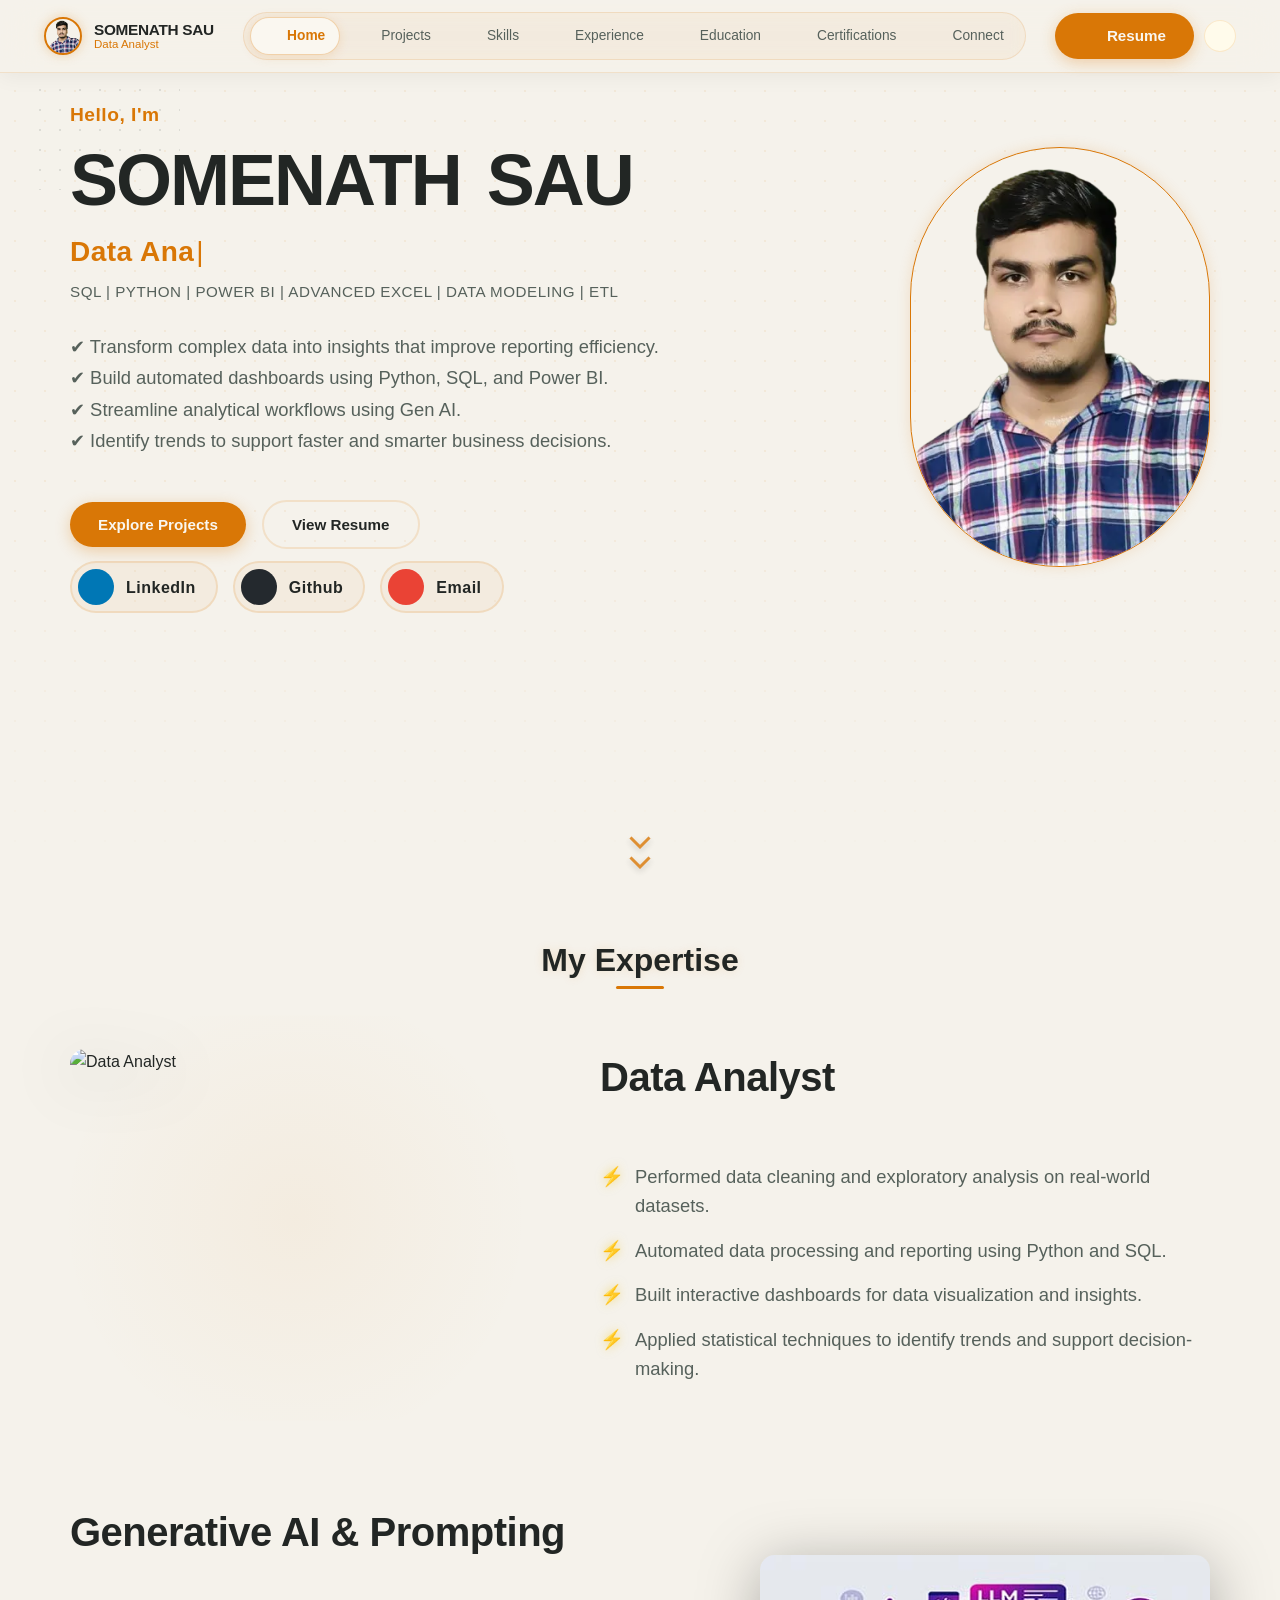
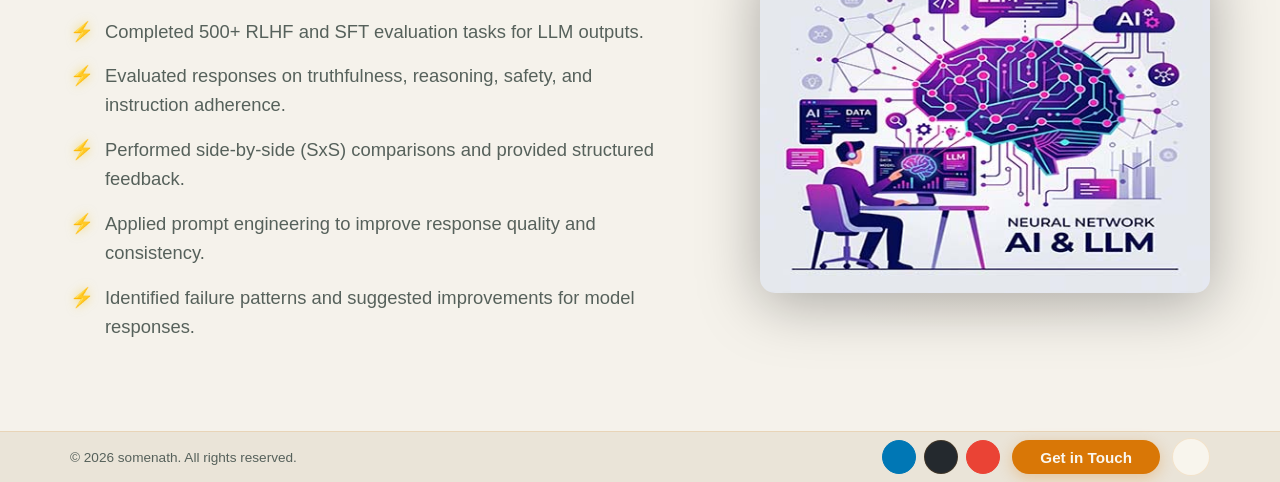
==== commit dee83a74: "Update Content" ====
--- a/index.html
+++ b/index.html
@@ -16,7 +16,7 @@
     <link href="https://fonts.googleapis.com/css2?family=Outfit:wght@300;400;500;600;700&display=swap" rel="stylesheet">
     <script src="https://unpkg.com/lucide@0.477.0"></script>
 
-    <link rel="stylesheet" href="resources/styles.css?v=37.0">
+    <link rel="stylesheet" href="resources/styles.css?v=42.0">
     <script>
         // Inline theme initialization to prevent flash
         const savedTheme = localStorage.getItem('theme') || 'light';
@@ -131,8 +131,8 @@
                 <div class="hero-header-info">
                     <p class="greeting">Hello, I'm</p>
                     <h1 class="hero-name gradient-text" id="heroName">SOMENATH SAU</h1>
-                    <p class="hero-role" id="heroRoleDisplay">Data Analyst | BI Analyst | MIS Analyst</p>
-                    <p class="hero-microline" id="heroMicroline">Power BI | Dashboard | Data Analysis | Generative AI | Prompt Engineering</p>
+                    <p class="hero-role" id="heroRoleDisplay"><span id="typewriterText">Data Analyst</span><span class="typewriter-cursor blink">|</span></p>
+                    <p class="hero-microline" id="heroMicroline">SQL | Python | Power BI | Advanced Excel | Data Modeling | ETL</p>
                 </div>
 
                 <div class="hero-visuals-wrapper">
@@ -389,7 +389,8 @@
                 <iframe id="resumeIframe" src="" width="100%" height="100%" style="border: none; border-radius: 8px;"></iframe>
             </div>
             <div class="modal-footer">
-                <a href="javascript:void(0)" id="downloadResumeBtn" class="btn-primary" download><i data-lucide="download"></i> Download PDF</a>
+                <a href="resources/assets/docs/SOMENATH-SAU-CV.pdf" target="_blank" id="openResumeNewTab" class="btn-secondary"><i data-lucide="external-link"></i> Open Fullscreen</a>
+                <a href="resources/assets/docs/SOMENATH-SAU-CV.pdf" id="downloadResumeBtn" class="btn-primary" download="SOMENATH-SAU-CV.pdf"><i data-lucide="download"></i> Download Resume</a>
             </div>
         </div>
     </div>
@@ -427,8 +428,8 @@
     <script src="resources/projects/california-retail.js?v=22.0"></script>
     <script src="resources/projects/uber-analysis.js?v=22.0"></script>
     <script src="resources/projects/crime-data.js?v=22.0"></script>
-    <script src="resources/data.js?v=22.0"></script>
-    <script src="resources/script.js?v=22.0"></script>
+    <script src="resources/data.js?v=24.0"></script>
+    <script src="resources/script.js?v=24.0"></script>
     <script>
         if (typeof lucide !== 'undefined') lucide.createIcons();
     </script>
--- a/resources/styles.css
+++ b/resources/styles.css
@@ -1,23 +1,84 @@
 :root {
-    /* Slate + Amber Theme */
-    --bg-primary: #FFFFFF;
-    --bg-secondary: #F8FAFC;
-    --text-primary: #0F172A;
-    --text-secondary: #475569;
-    --accent-blue: #F59E0B;
-    /* Primary Amber */
-    --accent-blue-hover: #D97706;
-    --accent-secondary: #F59E0B;
+    /* Light Theme (Warm Beige, Cream & Sunset Amber / Radiant Gold) */
+    --bg-primary: #F5F2EB; /* Warm Beige / Cream unified background */
+    --bg-secondary: #F5F2EB; /* Unified single light background across all sections */
+    --text-primary: #222624; /* Dark Charcoal / Soft Black */
+    --text-secondary: #56615B; /* Readable muted slate-charcoal */
+    --accent-blue: #D97706; /* Sunset Amber primary accent */
+    --accent-blue-hover: #B45309;
+    --accent-secondary: #F59E0B; /* Radiant Gold */
     --accent-secondary-hover: #D97706;
-    --soft-blue: #F1F5F9;
-    /* Slate 100 */
-    --glass-bg: rgba(255, 255, 255, 0.9);
-    --glass-border: #E2E8F0;
-    --card-bg: #FFFFFF;
-
+    --soft-blue: #FFFBEB; /* Pale Honey Tint */
+    --glass-bg: rgba(250, 247, 240, 0.88);
+    --glass-border: rgba(217, 119, 6, 0.15);
+    --card-bg: #FAF7F0; /* Warm Cream Content Box */
+    --navbar-bg: rgba(245, 242, 235, 0.88);
+    --navbar-bg-scrolled: rgba(245, 242, 235, 0.96);
+    --navbar-border: rgba(217, 119, 6, 0.14);
+    --social-pill-bg: rgba(217, 119, 6, 0.05);
+    --social-pill-border: rgba(217, 119, 6, 0.15);
+    --social-github-hover-border: #24292e;
+    --social-github-hover-bg: rgba(36, 41, 46, 0.08);
+    --exp-header-bg: #FFFBEB;
+    --exp-header-border: rgba(217, 119, 6, 0.18);
+    --exp-badge-bg: #FAF7F0;
+    --exp-badge-border: var(--accent-blue);
+    --exp-badge-text: #B45309;
+    --edu-cta-bg: rgba(217, 119, 6, 0.08);
+    --edu-cta-text: #B45309;
+    --edu-cta-border: rgba(217, 119, 6, 0.22);
+    --edu-cta-hover-bg: rgba(217, 119, 6, 0.15);
+    --edu-cta-hover-text: #92400E;
+    --edu-cta-fallback-bg: #FFFBEB;
+
+    --btn-text-color: #FAF7F0; /* Light Mode Button Text */
     --font-primary: 'Inter', sans-serif;
     --font-heading: 'Poppins', sans-serif;
     --font-code: 'JetBrains Mono', monospace;
+    
+    /* RGB channels for filters/shadows (Amber 217, 119, 6) */
+    --accent-rgb: 217, 119, 6;
+    --footer-bg: #EAE4D8; /* Slightly deeper warm beige for footer */
+}
+
+[data-theme="dark"] {
+    /* Dark Theme (Espresso Obsidian & Radiant Gold) */
+    --bg-primary: #0C0A09;
+    --bg-secondary: #141210;
+    --text-primary: #FDFBF7;
+    --text-secondary: #A8A29E;
+    --accent-blue: #F59E0B; /* Radiant Gold */
+    --accent-blue-hover: #FBBF24;
+    --accent-secondary: #FB923C; /* Sunfire Orange */
+    --accent-secondary-hover: #F97316;
+    --soft-blue: #221C14;
+    --glass-bg: rgba(14, 12, 10, 0.85);
+    --glass-border: rgba(255, 255, 255, 0.09);
+    --card-bg: #181512;
+    --navbar-bg: rgba(12, 10, 9, 0.82);
+    --navbar-bg-scrolled: rgba(12, 10, 9, 0.95);
+    --navbar-border: rgba(255, 255, 255, 0.09);
+    --social-pill-bg: rgba(255, 255, 255, 0.05);
+    --social-pill-border: rgba(255, 255, 255, 0.08);
+    --social-github-hover-border: #ffffff;
+    --social-github-hover-bg: rgba(255, 255, 255, 0.1);
+    --exp-header-bg: #1F1912;
+    --exp-header-border: rgba(245, 158, 11, 0.22);
+    --exp-badge-bg: rgba(245, 158, 11, 0.1);
+    --exp-badge-border: rgba(245, 158, 11, 0.35);
+    --exp-badge-text: #FBBF24;
+    --edu-cta-bg: rgba(245, 158, 11, 0.08);
+    --edu-cta-text: #FBBF24;
+    --edu-cta-border: rgba(245, 158, 11, 0.22);
+    --edu-cta-hover-bg: rgba(245, 158, 11, 0.16);
+    --edu-cta-hover-text: #FDE68A;
+    --edu-cta-fallback-bg: rgba(245, 158, 11, 0.08);
+
+    --btn-text-color: #0C0A09; /* Dark Mode Button Text */
+
+    /* RGB channels for filters/shadows (Amber 500) */
+    --accent-rgb: 245, 158, 11;
+    --footer-bg: #141210;
 }
 
 /* Import Fonts */
@@ -51,141 +112,10 @@
 h6,
 .hero-name,
 .hero-title,
-.project-title,
-.exp-role,
-.section-title,
-.category-title {
+.project-title {
     font-family: var(--font-heading);
-}
-
-/* Custom Scrollbar */
-::-webkit-scrollbar {
-    width: 6px;
-}
-
-::-webkit-scrollbar-track {
-    background: #e2e8f0;
-}
-
-::-webkit-scrollbar-thumb {
-    background: linear-gradient(var(--accent-blue), var(--accent-blue));
-    border-radius: 5px;
-    border: none;
-}
-
-::-webkit-scrollbar-thumb:hover {
-    background: var(--accent-blue);
-}
-
-::selection {
-    background: var(--accent-blue);
-    color: white;
-}
-
-/* Scroll Progress Bar */
-.scroll-progress-container {
-    position: fixed;
-    top: 0;
-    left: 0;
-    width: 100%;
-    height: 3px;
-    z-index: 1002;
-    background: rgba(15, 23, 42, 0.05);
-}
-
-.scroll-progress-bar {
-    height: 100%;
-    background: linear-gradient(to right, var(--accent-blue), var(--accent-blue));
-    width: 0%;
-    box-shadow: 0 0 10px var(--accent-blue);
-}
-
-/* Custom Cursor REMOVED */
-
-/* Utilities */
-.container {
-    max-width: 1280px;
-    margin: 0 auto;
-    padding: 0 20px;
-}
-
-.section {
-    padding: 130px 0 100px;
-    /* Fixed top padding matches "Education" preference */
-    min-height: 100vh;
-    display: flex;
-    flex-direction: column;
-    justify-content: flex-start;
-    /* Align content to top */
-}
-
-/* Alternating Section Colors */
-section:nth-of-type(odd) {
-    background-color: var(--bg-primary);
-}
-
-section:nth-of-type(even) {
-    background-color: var(--bg-secondary);
-}
-
-#skills.section,
-#projects.section,
-#experience.section,
-#education.section,
-#certifications.section {
-    padding-top: 80px;
-}
-
-.text-center {
-    text-align: center;
-}
-
-.accent {
-    color: var(--accent-blue);
-}
-
-.btn-primary,
-.btn-secondary {
-    display: inline-block;
-    padding: 12px 30px;
-    border-radius: 30px;
-    text-decoration: none;
-    font-weight: 600;
-    transition: all 0.3s ease;
-    cursor: pointer;
-    position: relative;
-    /* For loader positioning */
-    overflow: hidden;
-    /* To contain the loader */
-}
-
-/* Button Loading State */
-.btn-loading {
-    color: transparent !important;
-    /* Hide text */
-    pointer-events: none;
-    /* Prevent multiple clicks */
-}
-
-.btn-loading::after {
-    content: "";
-    position: absolute;
-    width: 20px;
-    height: 20px;
-    top: 50%;
-    left: 50%;
-    margin-left: -10px;
-    margin-top: -10px;
-    border: 2px solid rgba(255, 255, 255, 0.3);
-    border-top-color: #ffffff;
-    border-radius: 50%;
-    animation: btn-spin 0.8s infinite linear;
-}
-
-@keyframes btn-spin {
-    to {
-        transform: rotate(360deg);
-    }
+    color: var(--text-primary);
+    line-height: 1.25;
 }
 
 .btn-primary {
@@ -194,187 +124,491 @@
     justify-content: center;
     gap: 10px;
     background: var(--accent-blue);
-    color: #FFFFFF !important;
-    /* Light Text for Contrast */
+    color: var(--btn-text-color) !important;
     font-weight: 600;
     border: none;
-    box-shadow: 0 4px 15px rgba(245, 158, 11, 0.3);
+    box-shadow: 0 4px 15px rgba(var(--accent-rgb), 0.3);
+    transition: all 0.3s ease;
 }
 
 .btn-primary:hover {
     transform: translateY(-3px);
     background: var(--accent-blue-hover);
-    box-shadow: 0 6px 20px rgba(245, 158, 11, 0.4);
-    color: #FFFFFF !important;
+    box-shadow: 0 6px 20px rgba(var(--accent-rgb), 0.4);
+    color: var(--btn-text-color) !important;
 }
 
 .btn-secondary {
     background: transparent;
     color: var(--text-primary);
     border: 2px solid var(--glass-border);
+    transition: all 0.3s ease;
 }
 
 .btn-secondary:hover {
     background: var(--soft-blue);
+    border-color: var(--accent-blue);
     transform: translateY(-3px);
 }
 
-/* Transparent Navbar */
-/* Navbar - Always Solid/Dark */
+/* ==========================================================================
+   Top Horizontal Glassmorphic Navigation Bar
+   ========================================================================== */
+
 .navbar {
     position: fixed;
     top: 0;
     left: 0;
     width: 100%;
     z-index: 1000;
-    transition: all 0.4s ease;
     padding: 0;
-    background: rgba(248, 250, 252, 0.9) !important;
-    /* Light Background */
-    border-bottom: 1px solid var(--glass-border);
-    box-shadow: 0 4px 20px rgba(15, 23, 42, 0.05);
-    backdrop-filter: blur(10px);
+    background: var(--navbar-bg) !important;
+    backdrop-filter: blur(18px) saturate(180%);
+    -webkit-backdrop-filter: blur(18px) saturate(180%);
+    border-bottom: 1px solid var(--navbar-border);
+    box-shadow: 0 4px 20px rgba(0, 0, 0, 0.05);
+    transition: all 0.35s cubic-bezier(0.16, 1, 0.3, 1);
+}
+
+.navbar.scrolled {
+    background: var(--navbar-bg-scrolled) !important;
+    border-bottom: 1px solid var(--navbar-border);
+    box-shadow: 0 8px 30px rgba(0, 0, 0, 0.12);
 }
 
 .nav-container {
+    width: 100%;
+    max-width: 1240px;
+    margin: 0 auto;
+    padding: 12px 24px;
+    display: flex;
+    align-items: center;
+    justify-content: space-between;
+    gap: 16px;
+    position: relative;
     background: transparent !important;
-    padding: 15px 20px;
-    /* Match Hero Padding */
-    display: flex;
-    justify-content: space-between;
-    align-items: center;
-    width: 100%;
-    max-width: 1200px;
-    /* Match Hero Max-Width */
-    margin: 0 auto;
-    gap: 20px;
     border: none !important;
     box-shadow: none !important;
     backdrop-filter: none !important;
     -webkit-backdrop-filter: none !important;
 }
 
-.logo {
+/* Brand / Avatar */
+.nav-brand {
+    display: flex;
+    align-items: center;
+    gap: 12px;
+    text-decoration: none !important;
+    color: var(--text-primary);
+    flex-shrink: 0;
+    transition: transform 0.25s cubic-bezier(0.16, 1, 0.3, 1);
+}
+
+.nav-brand:hover {
+    transform: translateY(-1px);
+}
+
+.nav-brand-avatar {
+    width: 38px;
+    height: 38px;
+    border-radius: 50%;
+    overflow: hidden;
+    border: 2px solid var(--accent-blue);
+    box-shadow: 0 0 12px rgba(var(--accent-rgb), 0.28);
+    flex-shrink: 0;
+    transition: transform 0.3s ease, box-shadow 0.3s ease;
+}
+
+.nav-brand:hover .nav-brand-avatar {
+    transform: scale(1.06);
+    box-shadow: 0 0 16px rgba(var(--accent-rgb), 0.4);
+}
+
+.nav-brand-avatar img {
+    width: 100%;
+    height: 100%;
+    object-fit: cover;
+}
+
+.nav-brand-text {
+    display: flex;
+    flex-direction: column;
+    line-height: 1.15;
+}
+
+.nav-name {
+    font-size: 0.96rem;
+    font-weight: 700;
+    letter-spacing: -0.3px;
+    font-family: var(--font-heading);
+    color: var(--text-primary);
+}
+
+.nav-role {
+    font-size: 0.72rem;
     color: var(--accent-blue);
-    /* Purple */
-    display: flex;
-    align-items: center;
-    transition: transform 0.3s;
-}
-
-.logo svg {
-    width: 32px;
-    height: 32px;
-    stroke-width: 2.5;
-}
-
-.logo:hover {
-    transform: scale(1.1);
-}
-
-/* Scrolled State - Solid Full-Width "Card" */
-.navbar.scrolled {
-    top: 0;
-    /* Stick to top */
-    width: 100%;
-    /* Full Width */
-    max-width: 100%;
-    background: rgba(248, 250, 252, 0.98) !important;
-    /* Light Background */
-    box-shadow: 0 4px 20px rgba(15, 23, 42, 0.08) !important;
-    border-bottom: 1px solid rgba(15, 23, 42, 0.05);
-    backdrop-filter: blur(10px);
-    padding: 0;
-}
-
-.navbar.scrolled .nav-container {
-    background: transparent !important;
-    /* Container follows parent */
-    padding: 15px 20px;
-    /* Match Hero Padding */
-    max-width: 1200px;
-    /* Match Hero Max-Width */
-    margin: 0 auto;
-    width: 100%;
-    border: none !important;
-    backdrop-filter: none !important;
-    border-radius: 0;
-    box-shadow: none !important;
-}
-
-.logo {
-    font-size: 1.5rem;
-    font-weight: 700;
-    color: var(--text-primary);
-    text-decoration: none;
-    font-family: var(--font-primary);
-    /* coding font */
-    letter-spacing: -1px;
+    font-weight: 500;
+}
+
+/* Desktop Nav Links Wrapper & Capsule */
+.nav-links-wrapper {
+    display: flex;
+    align-items: center;
+    justify-content: center;
 }
 
 .nav-links {
     display: flex;
-    list-style: none;
-    gap: 25px;
+    align-items: center;
+    list-style: none !important;
+    gap: 4px;
+    margin: 0 !important;
+    padding: 4px 6px;
+    background: rgba(var(--accent-rgb), 0.05);
+    border: 1px solid var(--navbar-border);
+    border-radius: 50px;
+    backdrop-filter: blur(8px);
+    -webkit-backdrop-filter: blur(8px);
+}
+
+.nav-links li {
+    list-style: none !important;
 }
 
 .nav-links a {
-    color: var(--text-primary);
-    text-decoration: none;
+    display: inline-flex;
+    align-items: center;
+    gap: 7px;
+    padding: 7px 14px;
+    border-radius: 50px;
+    font-size: 0.86rem;
     font-weight: 500;
-    transition: color 0.3s;
+    color: var(--text-secondary) !important;
+    text-decoration: none !important;
+    border: 1px solid transparent;
+    transition: all 0.25s cubic-bezier(0.16, 1, 0.3, 1);
     position: relative;
-    font-family: var(--font-primary);
-}
-
-.nav-links a::after {
-    content: '';
-    position: absolute;
-    width: 0%;
-    height: 2px;
-    bottom: -4px;
-    left: 0;
-    background-color: var(--accent-blue);
-    transition: width 0.3s;
-}
-
-.nav-links a:hover::after,
-.nav-links a.active::after {
-    width: 100%;
-}
-
+    white-space: nowrap;
+}
+
+.nav-links a i,
+.nav-links a svg {
+    width: 15px;
+    height: 15px;
+    color: var(--text-secondary) !important;
+    transition: color 0.25s ease, transform 0.25s ease;
+    flex-shrink: 0;
+}
+
+.nav-links a:hover {
+    color: var(--text-primary) !important;
+    background: rgba(var(--accent-rgb), 0.1);
+    transform: translateY(-1px);
+}
+
+.nav-links a:hover i,
+.nav-links a:hover svg {
+    color: var(--accent-blue) !important;
+    transform: scale(1.12);
+}
+
+/* Active Nav Link Pill */
 .nav-links a.active {
-    color: var(--accent-blue);
-    text-shadow: 0 0 8px rgba(184, 149, 20, 0.3);
-}
-
-/* FIX: Specific Navbar Link Button Sizing */
-.nav-links li a.btn-primary::after {
-    display: none;
-}
-
-.nav-links li a.btn-primary {
-    padding: 8px 20px !important;
-    font-size: 0.9rem !important;
-    line-height: 1.2 !important;
+    background: var(--card-bg);
+    color: var(--accent-blue) !important;
+    font-weight: 600;
+    border-color: rgba(var(--accent-rgb), 0.3);
+    box-shadow: 0 2px 12px rgba(var(--accent-rgb), 0.16);
+}
+
+.nav-links a.active i,
+.nav-links a.active svg {
+    color: var(--accent-blue) !important;
+    transform: scale(1.12);
+}
+
+/* Nav Actions (Right) */
+.nav-actions {
+    display: flex;
+    align-items: center;
+    gap: 10px;
+    flex-shrink: 0;
+}
+
+.nav-resume-btn {
     display: inline-flex !important;
     align-items: center !important;
-    height: auto !important;
-    margin-left: 10px !important;
+    justify-content: center !important;
+    gap: 6px !important;
+    padding: 7px 15px !important;
+    font-size: 0.84rem !important;
+    font-weight: 600 !important;
     border-radius: 50px !important;
-    transform: none !important;
-    width: auto !important;
-}
-
+    text-decoration: none !important;
+    box-shadow: 0 4px 14px rgba(var(--accent-rgb), 0.25) !important;
+    transition: all 0.3s ease !important;
+}
+
+.nav-resume-btn i,
+.nav-resume-btn svg {
+    width: 14px !important;
+    height: 14px !important;
+}
+
+.nav-theme-btn {
+    width: 36px;
+    height: 36px;
+    border-radius: 50%;
+    display: flex;
+    align-items: center;
+    justify-content: center;
+    background: var(--soft-blue);
+    border: 1px solid var(--glass-border);
+    color: var(--text-primary);
+    cursor: pointer;
+    transition: all 0.25s ease;
+    flex-shrink: 0;
+}
+
+.nav-theme-btn:hover {
+    color: var(--accent-blue);
+    transform: scale(1.08);
+    box-shadow: 0 0 12px rgba(var(--accent-rgb), 0.2);
+}
+
+.nav-theme-btn i,
+.nav-theme-btn svg {
+    width: 16px;
+    height: 16px;
+}
+
+/* Hamburger Menu Toggle Button */
 .menu-toggle {
     display: none;
-}
-
-/* Hero Section */
+    flex-direction: column;
+    justify-content: center;
+    align-items: center;
+    gap: 5px;
+    width: 38px;
+    height: 38px;
+    background: var(--soft-blue);
+    border: 1px solid var(--glass-border);
+    border-radius: 10px;
+    cursor: pointer;
+    padding: 0;
+    z-index: 1001;
+    transition: all 0.25s ease;
+    box-sizing: border-box;
+    flex-shrink: 0;
+}
+
+.menu-toggle:hover {
+    border-color: rgba(var(--accent-rgb), 0.4);
+    box-shadow: 0 0 12px rgba(var(--accent-rgb), 0.2);
+}
+
+.menu-toggle .bar {
+    display: block !important;
+    width: 20px !important;
+    height: 2.5px !important;
+    background-color: var(--text-primary) !important;
+    border-radius: 3px !important;
+    margin: 0 !important;
+    padding: 0 !important;
+    transition: all 0.3s cubic-bezier(0.16, 1, 0.3, 1) !important;
+    transform-origin: center;
+}
+
+.menu-toggle.active .bar:nth-child(1) {
+    transform: translateY(7.5px) rotate(45deg) !important;
+    background-color: var(--accent-blue) !important;
+}
+
+.menu-toggle.active .bar:nth-child(2) {
+    opacity: 0 !important;
+    transform: scaleX(0) !important;
+}
+
+.menu-toggle.active .bar:nth-child(3) {
+    transform: translateY(-7.5px) rotate(-45deg) !important;
+    background-color: var(--accent-blue) !important;
+}
+
+/* Mobile Nav Menu Dropdown */
+.mobile-nav-menu {
+    display: none;
+    position: absolute;
+    top: 100%;
+    left: 0;
+    width: 100%;
+    background: var(--navbar-bg-scrolled);
+    backdrop-filter: blur(24px) saturate(180%);
+    -webkit-backdrop-filter: blur(24px) saturate(180%);
+    border-bottom: 1px solid var(--navbar-border);
+    box-shadow: 0 18px 40px rgba(15, 23, 42, 0.18);
+    padding: 18px 20px 22px;
+    flex-direction: column;
+    gap: 16px;
+    max-height: 0;
+    opacity: 0;
+    overflow: hidden;
+    pointer-events: none;
+    transition: all 0.35s cubic-bezier(0.16, 1, 0.3, 1);
+}
+
+.mobile-nav-menu.active {
+    max-height: 80vh;
+    opacity: 1;
+    overflow-y: auto;
+    pointer-events: auto;
+}
+
+.mobile-nav-links {
+    list-style: none !important;
+    display: flex;
+    flex-direction: column;
+    gap: 4px;
+    padding: 0 !important;
+    margin: 0 !important;
+}
+
+.mobile-nav-links li {
+    list-style: none !important;
+}
+
+.mobile-nav-links a {
+    display: flex;
+    align-items: center;
+    gap: 12px;
+    padding: 11px 14px;
+    border-radius: 10px;
+    color: var(--text-secondary) !important;
+    font-size: 0.94rem;
+    font-weight: 500;
+    text-decoration: none !important;
+    border: 1px solid transparent;
+    transition: all 0.25s ease;
+}
+
+.mobile-nav-links a i,
+.mobile-nav-links a svg {
+    width: 18px;
+    height: 18px;
+    color: var(--text-secondary) !important;
+    transition: color 0.25s ease;
+}
+
+.mobile-nav-links a:hover,
+.mobile-nav-links a.active {
+    background: rgba(var(--accent-rgb), 0.1);
+    color: var(--accent-blue) !important;
+    border-color: rgba(var(--accent-rgb), 0.25);
+    font-weight: 600;
+}
+
+.mobile-nav-links a.active i,
+.mobile-nav-links a.active svg {
+    color: var(--accent-blue) !important;
+}
+
+.mobile-nav-actions {
+    display: flex;
+    flex-direction: column;
+    gap: 14px;
+    padding-top: 14px;
+    border-top: 1px solid var(--navbar-border);
+}
+
+.mobile-resume-btn {
+    width: 100%;
+    display: flex !important;
+    align-items: center !important;
+    justify-content: center !important;
+    gap: 8px;
+    padding: 10px 16px !important;
+    border-radius: 10px !important;
+    font-size: 0.9rem !important;
+    text-decoration: none !important;
+}
+
+.mobile-nav-socials {
+    display: flex;
+    align-items: center;
+    justify-content: center;
+    gap: 12px;
+}
+
+.mobile-nav-socials .footer-social-link {
+    width: 36px;
+    height: 36px;
+    border-radius: 50%;
+}
+
+/* Mobile Nav Backdrop Overlay */
+.nav-backdrop {
+    position: fixed;
+    top: 0;
+    left: 0;
+    width: 100vw;
+    height: 100vh;
+    background: rgba(15, 23, 42, 0.5);
+    backdrop-filter: blur(4px);
+    -webkit-backdrop-filter: blur(4px);
+    z-index: 999;
+    opacity: 0;
+    pointer-events: none;
+    transition: opacity 0.3s ease;
+}
+
+.nav-backdrop.active {
+    opacity: 1;
+    pointer-events: auto;
+}
+
+/* Core Layout Container System (Global Centering & Responsive Padding) */
+.container {
+    width: 100%;
+    max-width: 1140px;
+    margin-left: auto;
+    margin-right: auto;
+    padding-left: 20px;
+    padding-right: 20px;
+    box-sizing: border-box;
+}
+
+/* Base Section Layout & Uniform Spacing */
+.section {
+    padding: 44px 0 60px;
+    min-height: calc(100vh - 76px);
+    display: flex;
+    flex-direction: column;
+    justify-content: flex-start;
+    box-sizing: border-box;
+    scroll-margin-top: 96px;
+}
+
+#skills.section,
+#projects.section,
+#experience.section,
+#education.section,
+#certifications.section,
+#about.section,
+#contact.section {
+    padding-top: 44px;
+    scroll-margin-top: 96px;
+}
+
+/* Unified Section Background Colors */
+section,
+section:nth-of-type(odd),
+section:nth-of-type(even) {
+    background-color: var(--bg-primary);
+}
+
 /* Hero Section */
 .hero-section {
-    min-height: 100vh;
-    padding: 120px 0 60px;
+    min-height: calc(100vh - 80px);
+    padding: 24px 0 40px;
     position: relative;
     display: flex;
     align-items: center;
@@ -390,7 +624,7 @@
     width: 100%;
     height: 100%;
     z-index: -1;
-    background-image: radial-gradient(rgba(255, 255, 255, 0.05) 1px, transparent 1px);
+    background-image: radial-gradient(rgba(var(--accent-rgb), 0.08) 1px, transparent 1px);
     background-size: 30px 30px;
     mask-image: linear-gradient(to bottom, black 50%, transparent 100%);
     -webkit-mask-image: linear-gradient(to bottom, black 50%, transparent 100%);
@@ -463,14 +697,55 @@
 
 .hero-buttons-container {
     display: flex;
-    gap: 20px;
-    align-items: center;
+    gap: 16px;
+    align-items: center;
+    margin-top: 20px;
 }
 
 .hero-btn-projects,
 .hero-btn-resume {
-    width: fit-content;
-    border-radius: 50px;
+    display: inline-flex !important;
+    align-items: center !important;
+    justify-content: center !important;
+    padding: 12px 28px !important;
+    font-size: 1rem !important;
+    font-weight: 600 !important;
+    border-radius: 50px !important;
+    white-space: nowrap !important;
+    text-decoration: none !important;
+    box-sizing: border-box !important;
+    transition: all 0.3s ease !important;
+    min-width: 140px !important;
+    text-align: center !important;
+}
+
+.hero-btn-projects {
+    background: var(--accent-blue) !important;
+    color: var(--btn-text-color) !important;
+    border: none !important;
+    box-shadow: 0 4px 15px rgba(var(--accent-rgb), 0.3) !important;
+}
+
+.hero-btn-projects:hover {
+    background: var(--accent-blue-hover) !important;
+    transform: translateY(-3px) !important;
+    box-shadow: 0 6px 20px rgba(var(--accent-rgb), 0.4) !important;
+    color: var(--btn-text-color) !important;
+    text-decoration: none !important;
+}
+
+.hero-btn-resume {
+    background: transparent !important;
+    color: var(--text-primary) !important;
+    border: 2px solid var(--glass-border) !important;
+}
+
+.hero-btn-resume:hover {
+    background: var(--soft-blue) !important;
+    border-color: var(--accent-blue) !important;
+    transform: translateY(-3px) !important;
+    color: var(--text-primary) !important;
+    text-decoration: none !important;
 }
 
 /* Greeting */
@@ -507,6 +782,9 @@
     margin-top: 10px;
     letter-spacing: 0.5px;
     font-family: var(--font-primary);
+    min-height: 2.3rem;
+    display: inline-flex;
+    align-items: center;
 }
 
 .hero-microline {
@@ -569,19 +847,19 @@
 .hl-accent {
     color: var(--accent-blue);
     font-weight: 700;
-    text-shadow: 0 0 10px rgba(245, 158, 11, 0.2);
+    text-shadow: 0 0 10px rgba(var(--accent-rgb), 0.2);
 }
 
 .hl-purple {
     color: var(--accent-blue);
     font-weight: 700;
-    text-shadow: 0 0 10px rgba(245, 158, 11, 0.2);
+    text-shadow: 0 0 10px rgba(var(--accent-rgb), 0.2);
 }
 
 .hl-blue {
-    color: #D97706;
+    color: var(--accent-blue-hover);
     font-weight: 700;
-    text-shadow: 0 0 10px rgba(217, 119, 6, 0.2);
+    text-shadow: 0 0 10px rgba(var(--accent-rgb), 0.2);
 }
 
 /* Hero Highlights List Left-Aligned */
@@ -653,8 +931,8 @@
     gap: 12px;
     padding: 6px 20px 6px 6px;
     border-radius: 50px;
-    background: rgba(0, 0, 0, 0.03);
-    border: 2px solid rgba(0, 0, 0, 0.08);
+    background: var(--social-pill-bg);
+    border: 2px solid var(--social-pill-border);
     text-decoration: none;
     transition: all 0.3s ease;
     color: var(--text-primary);
@@ -699,8 +977,8 @@
 }
 
 .social-pill.github:hover {
-    border-color: #24292e;
-    background: rgba(36, 41, 46, 0.1);
+    border-color: var(--social-github-hover-border);
+    background: var(--social-github-hover-bg);
 }
 
 /* Email */
@@ -728,7 +1006,7 @@
     height: 420px;
     border-radius: 150px;
     border: 1px solid var(--accent-blue);
-    box-shadow: 0 0 8px rgba(168, 85, 247, 0.08);
+    box-shadow: 0 0 14px rgba(var(--accent-rgb), 0.16);
     /* Tighter, softer glow */
     transition: transform 0.4s cubic-bezier(0.175, 0.885, 0.32, 1.275);
     background: transparent;
@@ -743,7 +1021,7 @@
 
 .hero-image-wrapper:hover {
     transform: scale(1.05);
-    box-shadow: 0 0 20px rgba(245, 158, 11, 0.2);
+    box-shadow: 0 0 20px rgba(var(--accent-rgb), 0.2);
     /* Sharper hover glow */
 }
 
@@ -885,7 +1163,7 @@
 /* Specific Style for Contact Form (Minimal/Accent Glow) */
 .contact-form.glass-card:hover {
     box-shadow: 0 15px 30px rgba(0, 0, 0, 0.6) !important;
-    border-color: rgba(245, 158, 11, 0.4) !important;
+    border-color: rgba(var(--accent-rgb), 0.4) !important;
     transform: translateY(-5px) !important;
 }
 
@@ -897,7 +1175,7 @@
 
 /* About Section Redesign (What Do I Know?) */
 .about-redesign {
-    padding: 100px 0;
+    padding: 75px 0 90px;
 }
 
 .knowledge-container {
@@ -976,7 +1254,7 @@
 .domain-tech-icons i {
     font-size: 2.2rem;
     transition: all 0.3s ease;
-    filter: drop-shadow(0 0 5px rgba(245, 158, 11, 0.2));
+    filter: drop-shadow(0 0 5px rgba(var(--accent-rgb), 0.2));
 }
 
 .domain-tech-icons i:hover {
@@ -1039,183 +1317,158 @@
         max-width: 90%;
     }
 }
-
-/* Education Section */
+/* Education Section — Option H (Illustrated Badge Card Stack) */
 .education-grid {
-    display: grid;
-    grid-template-columns: repeat(3, 1fr);
-    gap: 24px;
+    display: flex;
+    flex-direction: column;
+    gap: 20px;
     width: 100%;
-    max-width: 1200px;
+    max-width: 880px;
     margin: 0 auto;
 }
 
-.edu-card {
-    background: #FFFFFF;
-    border-radius: 20px;
-    padding: 24px;
-    display: flex;
-    flex-direction: column;
+.edu-option-h-card {
+    background: var(--card-bg);
+    border: 1px solid var(--glass-border);
+    border-radius: 16px;
+    padding: 22px 28px;
+    display: flex;
+    align-items: center;
+    gap: 22px;
     box-shadow: 0 4px 20px rgba(15, 23, 42, 0.05);
-    transition: all 0.25s ease;
-    border-top: 3px solid var(--accent-blue);
+    transition: all 0.3s cubic-bezier(0.16, 1, 0.3, 1);
     position: relative;
-    height: 100%;
-}
-
-.edu-card:hover {
-    transform: translateY(-8px);
-    box-shadow: 0 12px 30px rgba(15, 23, 42, 0.1);
-}
-
-.edu-card-top {
-    display: flex;
-    align-items: center;
-    gap: 12px;
-    margin-bottom: 20px;
-}
-
-.edu-logo-container {
-    width: 48px;
-    height: 48px;
-    background: #F1F5F9;
-    border: 1px solid #E2E8F0;
-    border-radius: 8px;
+    overflow: hidden;
+}
+
+.edu-option-h-card:hover {
+    transform: translateY(-4px);
+    border-color: rgba(var(--accent-rgb), 0.4);
+    box-shadow: 0 10px 28px rgba(15, 23, 42, 0.12);
+}
+
+.edu-h-badge-container {
+    flex-shrink: 0;
+}
+
+.edu-h-badge-circle {
+    width: 56px;
+    height: 56px;
+    border-radius: 50%;
+    background: var(--card-bg);
+    border: 1px solid var(--glass-border);
     display: flex;
     align-items: center;
     justify-content: center;
     padding: 6px;
+    box-shadow: 0 4px 14px rgba(15, 23, 42, 0.08);
+    flex-shrink: 0;
     overflow: hidden;
-    flex-shrink: 0;
-}
-
-.edu-logo-img {
+}
+
+.edu-h-badge-img {
     width: 100%;
     height: 100%;
     object-fit: contain;
-}
-
-.edu-logo-initials {
-    font-size: 0.85rem;
+    border-radius: 50%;
+}
+
+.edu-h-badge-initials {
+    font-size: 0.9rem;
+    font-weight: 700;
+    color: var(--accent-blue);
+}
+
+.edu-h-badge-circle i,
+.edu-h-badge-circle svg {
+    width: 26px;
+    height: 26px;
+    stroke: var(--accent-blue);
+    color: var(--accent-blue);
+}
+
+.edu-h-content {
+    display: flex;
+    flex-direction: column;
+    gap: 6px;
+    flex-grow: 1;
+}
+
+.edu-h-header {
+    display: flex;
+    align-items: baseline;
+    gap: 12px;
+    flex-wrap: wrap;
+}
+
+.edu-h-degree {
+    font-size: 1.18rem;
     font-weight: 700;
     color: var(--text-primary);
-    background: #F1F5F9;
-    padding: 0;
-    /* Container handles padding */
-}
-
-.edu-header-right {
-    display: flex;
-    flex-direction: column;
-}
-
-.edu-inst {
+    margin: 0;
+    font-family: var(--font-heading);
+    line-height: 1.3;
+}
+
+.edu-h-years {
+    font-size: 0.88rem;
+    font-weight: 500;
+    color: var(--text-secondary);
+    opacity: 0.85;
+}
+
+.edu-h-institution {
+    font-size: 0.95rem;
+    color: var(--text-secondary);
+    font-weight: 400;
+    line-height: 1.4;
+}
+
+.edu-h-badges {
+    display: flex;
+    align-items: center;
+    flex-wrap: wrap;
+    gap: 10px;
+    margin-top: 6px;
+}
+
+.edu-badge-blue {
+    background: rgba(var(--accent-rgb), 0.15);
+    color: var(--accent-blue);
+    border: 1px solid rgba(var(--accent-rgb), 0.3);
+    padding: 4px 14px;
+    border-radius: 20px;
+    font-size: 0.84rem;
     font-weight: 600;
-    color: var(--text-primary);
-    font-size: 0.95rem;
-    line-height: 1.2;
-}
-
-.edu-years {
-    font-size: 0.85rem;
-    color: var(--text-secondary);
-    margin-top: 2px;
-}
-
-.edu-degree {
-    font-size: 1.1rem;
-    letter-spacing: -0.3px;
-    font-weight: 800;
-    color: var(--accent-blue);
-    margin-bottom: 5px;
-    line-height: 1.3;
-}
-
-.edu-location {
-    font-size: 0.9rem;
-    color: var(--text-secondary);
-    margin-bottom: 20px;
-}
-
-.edu-divider {
-    border: 0;
-    border-top: 1px solid var(--glass-border);
-    margin-bottom: 20px;
-}
-
-.edu-score-section {
-    display: flex;
-    justify-content: space-between;
-    align-items: center;
-    margin-bottom: 15px;
-}
-
-.edu-score-left {
-    display: flex;
-    flex-direction: column;
-}
-
-.edu-score-num {
-    font-size: 1.8rem;
-    font-weight: 800;
-    color: var(--accent-blue);
-    line-height: 1;
-}
-
-.edu-score-label {
-    font-size: 0.75rem;
+    letter-spacing: 0.2px;
+}
+
+.edu-badge-green {
+    background: rgba(34, 197, 94, 0.14);
+    color: #22c55e;
+    border: 1px solid rgba(34, 197, 94, 0.3);
+    padding: 4px 14px;
+    border-radius: 20px;
+    font-size: 0.84rem;
     font-weight: 600;
-    color: var(--text-secondary);
-    text-transform: uppercase;
-    margin-top: 2px;
-}
-
-.edu-tag {
-    background: rgba(245, 158, 11, 0.1);
-    color: var(--accent-blue);
-    padding: 4px 12px;
-    border-radius: 20px;
-    font-size: 0.8rem;
-    font-weight: 700;
-}
-
-.edu-desc {
-    font-size: 0.85rem;
-    color: var(--text-secondary);
-    margin-bottom: 24px;
-    line-height: 1.5;
-    flex-grow: 1;
-}
-
-.edu-cta {
-    width: 100% !important;
-    text-align: center;
-    padding: 10px !important;
-    border-radius: 12px !important;
-    font-size: 0.9rem !important;
-    font-weight: 600 !important;
-    background-color: #FDF2F2 !important;
-    /* Very light desaturated amber/cream */
-    background: rgba(245, 158, 11, 0.06) !important;
-    color: #B45309 !important;
-    /* Muted deep amber */
-    border: 1px solid rgba(245, 158, 11, 0.15) !important;
-    box-shadow: none !important;
-    transition: all 0.3s ease !important;
-}
-
-.edu-cta:hover {
-    background: rgba(245, 158, 11, 0.12) !important;
-    border-color: rgba(245, 158, 11, 0.3) !important;
-    transform: translateY(-2px);
-    color: #92400E !important;
-}
-
-@media (max-width: 1024px) {
-    .education-grid {
-        grid-template-columns: repeat(2, 1fr);
-    }
-}
+    letter-spacing: 0.2px;
+}
+
+@media (max-width: 640px) {
+    .edu-option-h-card {
+        flex-direction: column;
+        align-items: flex-start;
+        gap: 14px;
+        padding: 18px 20px;
+    }
+    
+    .edu-h-header {
+        flex-direction: column;
+        align-items: flex-start;
+        gap: 4px;
+    }
+}
+
 
 @media (max-width: 768px) {
     .education-grid {
@@ -1302,7 +1555,7 @@
     background: var(--accent-blue);
     border-radius: 50%;
     z-index: 5;
-    box-shadow: 0 0 0 4px rgba(245, 158, 11, 0.1);
+    box-shadow: 0 0 0 4px rgba(var(--accent-rgb), 0.1);
 }
 
 .timeline-item:nth-child(odd) .timeline-dot {
@@ -1317,7 +1570,7 @@
 
 /* Refined Card Styling - Image Layout Match */
 .refined-exp-card {
-    background: #FFFFFF;
+    background: var(--card-bg);
     border: 1px solid var(--glass-border);
     border-radius: 12px;
     position: relative;
@@ -1330,12 +1583,12 @@
 .refined-exp-card:hover {
     transform: translateY(-4px);
     box-shadow: 0 12px 30px rgba(15, 23, 42, 0.1);
-    border-color: rgba(245, 158, 11, 0.2);
+    border-color: rgba(var(--accent-rgb), 0.2);
 }
 
 .refined-exp-header {
-    background: #FFFBF2; /* Light cream */
-    border-bottom: 1px solid rgba(245, 158, 11, 0.2); /* Separator line */
+    background: var(--exp-header-bg); /* Light cream */
+    border-bottom: 1px solid var(--exp-header-border); /* Separator line */
     padding: 14px 24px; /* Reduced vertical padding */
     display: flex;
     gap: 16px;
@@ -1361,7 +1614,7 @@
 }
 
 .exp-icon-box {
-    background: #F59E0B;
+    background: var(--accent-blue);
     width: 44px;
     height: 44px;
     border-radius: 10px;
@@ -1404,13 +1657,13 @@
 }
 
 .refined-exp-badge {
-    background: #FFFFFF;
-    color: #D97706; /* Amber text */
+    background: var(--exp-badge-bg);
+    color: var(--exp-badge-text);
     padding: 4px 14px;
     border-radius: 999px;
     font-size: 0.75rem;
     font-weight: 600;
-    border: 1px solid #D97706;
+    border: 1px solid var(--exp-badge-border);
 }
 
 .exp-header-bottom {
@@ -1428,7 +1681,8 @@
 
 .refined-exp-date {
     font-size: 0.85rem;
-    color: #94A3B8;
+    color: var(--text-secondary);
+    opacity: 0.85;
     margin: 0;
     font-weight: 500;
 }
@@ -1450,17 +1704,17 @@
     gap: 6px;
     font-size: 0.95rem;
     font-weight: 600;
-    color: #D97706; /* Amber text */
+    color: var(--accent-blue-hover);
 }
 
 .metric-dot {
-    color: #D97706;
+    color: var(--accent-blue-hover);
     font-size: 1.2rem;
     line-height: 1;
 }
 
 .metric-text {
-    color: #D97706;
+    color: var(--accent-blue-hover);
 }
 
 .refined-exp-description {
@@ -1479,12 +1733,12 @@
 
 .refined-exp-skill {
     background: transparent;
-    color: #D97706;
+    color: var(--accent-blue-hover);
     padding: 4px 12px;
     border-radius: 6px;
     font-size: 0.8rem;
     font-weight: 600;
-    border: 1px solid rgba(245, 158, 11, 0.4); /* Light amber border */
+    border: 1px solid rgba(var(--accent-rgb), 0.35);
 }
 
 
@@ -1492,36 +1746,203 @@
 /* Projects Grid */
 /* Project Card Layout Refinement */
 /* Projects Redesign: Alternating Rows */
-/* Projects Redesign - 2 Column Grid */
+/* Projects Section Container & Centered Grid Layout */
+#projects {
+    padding: 16px 0 50px;
+}
+
+#projects .container {
+    max-width: 1080px;
+    margin-left: auto;
+    margin-right: auto;
+    padding-left: 20px;
+    padding-right: 20px;
+}
+
+/* Project Slicer / Category Filter Pills (Matching Reference Image) */
+.project-slicer-container {
+    display: flex;
+    align-items: center;
+    justify-content: center;
+    flex-wrap: wrap;
+    gap: 10px;
+    margin: 12px auto 24px auto;
+    max-width: 100%;
+}
+
+.project-slicer-btn {
+    display: inline-flex;
+    align-items: center;
+    gap: 7px;
+    padding: 8px 18px;
+    border-radius: 50px;
+    font-size: 0.86rem;
+    font-weight: 600;
+    font-family: var(--font-heading);
+    background: var(--card-bg);
+    border: 1px solid var(--glass-border);
+    color: var(--text-secondary);
+    cursor: pointer;
+    transition: all 0.25s cubic-bezier(0.16, 1, 0.3, 1);
+    user-select: none;
+    box-shadow: 0 2px 8px rgba(0, 0, 0, 0.04);
+}
+
+.project-slicer-btn i,
+.project-slicer-btn svg {
+    width: 15px;
+    height: 15px;
+    color: var(--accent-blue);
+    transition: transform 0.25s ease, color 0.25s ease;
+    flex-shrink: 0;
+}
+
+.project-slicer-btn:hover {
+    color: var(--text-primary);
+    border-color: rgba(var(--accent-rgb), 0.45);
+    background: rgba(var(--accent-rgb), 0.08);
+    transform: translateY(-1px);
+    box-shadow: 0 4px 12px rgba(var(--accent-rgb), 0.15);
+}
+
+.project-slicer-btn:hover i,
+.project-slicer-btn:hover svg {
+    transform: scale(1.1);
+}
+
+/* Active Slicer Pill (Solid Glow Theme Color) */
+.project-slicer-btn.active {
+    background: var(--accent-blue) !important;
+    color: var(--btn-text-color) !important;
+    border-color: var(--accent-blue) !important;
+    box-shadow: 0 4px 16px rgba(var(--accent-rgb), 0.35) !important;
+    transform: translateY(-1px);
+}
+
+.project-slicer-btn.active i,
+.project-slicer-btn.active svg {
+    color: var(--btn-text-color) !important;
+    stroke: var(--btn-text-color) !important;
+    transform: scale(1.05);
+}
+
+.no-projects-msg {
+    grid-column: 1 / -1;
+    text-align: center;
+    padding: 40px 20px;
+    color: var(--text-secondary);
+    font-size: 0.95rem;
+}
+
+/* Project Cards 3-Column Grid */
+.projects-grid,
+.projects-grid-3col,
 .projects-grid-2col {
     display: grid;
     grid-template-columns: repeat(3, 1fr);
-    gap: 20px;
-    margin-top: 40px;
+    justify-content: center;
+    align-items: stretch;
+    gap: 18px;
+    margin-top: 18px;
+    width: 100%;
 }
 
 .project-card-v2 {
-    background: #FFFFFF;
+    background: var(--card-bg);
     border: 1px solid var(--glass-border);
-    border-radius: 16px;
+    border-radius: 18px;
     overflow: hidden;
     display: flex;
     flex-direction: column;
-    box-shadow: 0 4px 20px rgba(15, 23, 42, 0.05);
-    transition: all 0.3s ease;
+    height: 100%;
+    box-shadow: 0 8px 25px rgba(0, 0, 0, 0.06);
+    padding: 10px;
+    transition: border-color 0.35s cubic-bezier(0.16, 1, 0.3, 1), box-shadow 0.35s cubic-bezier(0.16, 1, 0.3, 1);
 }
 
 .project-card-v2:hover {
-    transform: translateY(-5px);
-    box-shadow: 0 10px 30px rgba(15, 23, 42, 0.1);
-    border-color: var(--accent-blue);
+    border-color: rgba(var(--accent-rgb), 0.45);
+    box-shadow: 0 10px 30px rgba(0, 0, 0, 0.08), 0 0 20px rgba(var(--accent-rgb), 0.12);
 }
 
 .project-card-image {
     width: 100%;
-    height: 180px;
+    box-sizing: border-box;
+}
+
+.project-image-wrapper {
+    width: 100%;
+    aspect-ratio: 16 / 9.5;
+    background: rgba(var(--accent-rgb), 0.04);
+    border: 1px solid var(--glass-border);
+    border-radius: 12px;
     overflow: hidden;
-    border-bottom: 1px solid var(--glass-border);
+    display: flex;
+    align-items: center;
+    justify-content: center;
+    padding: 0;
+    box-sizing: border-box;
+    transition: border-color 0.3s ease, box-shadow 0.3s ease;
+    position: relative;
+    cursor: pointer;
+}
+
+.project-card-v2:hover .project-image-wrapper {
+    border-color: rgba(var(--accent-rgb), 0.4);
+    box-shadow: 0 8px 24px rgba(0, 0, 0, 0.15);
+}
+
+.project-card-v2:hover .project-image-wrapper img {
+    transform: scale(1.04);
+}
+
+.project-image-overlay {
+    position: absolute;
+    top: 0;
+    left: 0;
+    width: 100%;
+    height: 100%;
+    background: rgba(0, 0, 0, 0.45);
+    backdrop-filter: blur(2px);
+    -webkit-backdrop-filter: blur(2px);
+    display: flex;
+    align-items: center;
+    justify-content: center;
+    opacity: 0;
+    transition: opacity 0.25s cubic-bezier(0.16, 1, 0.3, 1);
+    border-radius: 12px;
+    z-index: 2;
+}
+
+.project-card-v2:hover .project-image-overlay {
+    opacity: 1;
+}
+
+.project-image-badge {
+    background: var(--accent-blue);
+    color: var(--btn-text-color) !important;
+    font-size: 0.74rem;
+    font-weight: 700;
+    padding: 4px 12px;
+    border-radius: 20px;
+    display: inline-flex;
+    align-items: center;
+    gap: 4px;
+    box-shadow: 0 3px 10px rgba(var(--accent-rgb), 0.35);
+    transform: translateY(4px);
+    transition: transform 0.25s ease;
+}
+
+.project-image-badge i,
+.project-image-badge svg {
+    width: 13px;
+    height: 13px;
+    stroke: var(--btn-text-color) !important;
+    color: var(--btn-text-color) !important;
+}
+
+.project-card-v2:hover .project-image-badge {
+    transform: translateY(0);
 }
 
 .project-card-image img {
@@ -1529,103 +1950,405 @@
     height: 100%;
     object-fit: cover;
     object-position: center top;
-    transition: transform 0.5s ease;
-}
-
-.project-card-v2:hover .project-card-image img {
-    transform: scale(1.05);
+    border-radius: 12px;
+    transition: transform 0.35s cubic-bezier(0.16, 1, 0.3, 1);
 }
 
 .project-card-content {
-    padding: 20px;
+    padding: 14px 6px 4px 6px;
     display: flex;
     flex-direction: column;
     flex-grow: 1;
-    gap: 12px;
+    gap: 10px;
 }
 
 .project-title {
-    font-size: 1.4rem;
+    font-size: 1.25rem;
     font-weight: 700;
     color: var(--text-primary);
     margin: 0;
-    font-family: 'Poppins', sans-serif;
-}
-
-.project-insight {
-    background: rgba(245, 158, 11, 0.08);
-    /* Accent bg */
-    border-left: 4px solid var(--accent-blue);
-    padding: 12px 16px;
-    border-radius: 0 6px 6px 0;
-    font-size: 0.95rem;
-    font-weight: 700;
-    color: #D97706;
-    /* Accent Color */
-    display: flex;
-    align-items: flex-start;
+    font-family: var(--font-heading);
+    line-height: 1.3;
+    letter-spacing: -0.2px;
+    transition: color 0.3s cubic-bezier(0.16, 1, 0.3, 1);
+}
+
+.project-card-v2:hover .project-title {
+    color: var(--accent-blue);
+}
+
+.project-desc {
+    font-size: 0.86rem;
+    color: var(--text-secondary);
+    line-height: 1.55;
+    margin: 0;
+    display: block;
+    overflow: visible;
+    background: transparent !important;
+    border: none !important;
+    box-shadow: none !important;
+    padding: 0 !important;
+}
+
+.tech-stack-v2 {
+    display: flex;
+    flex-wrap: wrap;
+    gap: 7px;
+    margin-top: auto;
+    padding-top: 4px;
+}
+
+.tech-stack-v2 span {
+    font-size: 0.76rem;
+    padding: 4px 12px;
+    background: rgba(var(--accent-rgb), 0.12);
+    color: var(--accent-blue);
+    border-radius: 20px;
+    border: 1px solid rgba(var(--accent-rgb), 0.22);
+    font-weight: 600;
+    letter-spacing: 0.2px;
+    transition: all 0.2s ease;
+}
+
+.tech-stack-v2 span:hover {
+    background: rgba(var(--accent-rgb), 0.2);
+    border-color: rgba(var(--accent-rgb), 0.4);
+    transform: translateY(-1px);
+}
+
+.project-card-actions {
+    display: flex;
+    gap: 8px;
+    margin-top: 8px;
+    padding-top: 12px;
+    border-top: 1px solid var(--glass-border);
+}
+
+.project-card-actions .btn-primary,
+.project-card-actions .btn-secondary {
+    flex: 1;
+    padding: 7px 12px !important;
+    font-size: 0.8rem !important;
+    font-weight: 600 !important;
+    display: inline-flex !important;
+    align-items: center !important;
+    justify-content: center !important;
+    gap: 5px !important;
+    border-radius: 8px !important;
+    text-align: center !important;
+}
+
+.project-card-actions .btn-primary i,
+.project-card-actions .btn-secondary i,
+.project-card-actions .btn-primary svg,
+.project-card-actions .btn-secondary svg {
+    width: 13px;
+    height: 13px;
+}
+
+@media (max-width: 1100px) {
+    .projects-grid,
+    .projects-grid-3col,
+    .projects-grid-2col {
+        grid-template-columns: repeat(2, 1fr) !important;
+        gap: 16px;
+    }
+}
+
+@media (max-width: 768px) {
+    .projects-grid,
+    .projects-grid-3col,
+    .projects-grid-2col {
+        grid-template-columns: 1fr !important;
+        gap: 14px;
+    }
+}
+
+/* Project Detail Page Styles */
+.project-detail-wrapper {
+    width: 100%;
+}
+
+.project-detail-view {
+    padding: 10px 0 40px;
+    animation: fadeIn 0.4s ease-out;
+}
+
+.project-detail-top-nav {
+    margin-bottom: 24px;
+}
+
+.back-to-projects-btn {
+    display: inline-flex;
+    align-items: center;
     gap: 10px;
-    margin-bottom: 8px;
-    box-shadow: 0 2px 8px rgba(245, 158, 11, 0.1);
-}
-
-.project-insight i {
+    font-size: 1rem;
+    font-weight: 600;
+    color: var(--text-primary);
+    text-decoration: none;
+    padding: 8px 18px;
+    border-radius: 30px;
+    background: var(--bg-secondary);
+    border: 1px solid var(--glass-border);
+    transition: all 0.25s ease;
+    cursor: pointer;
+}
+
+.back-to-projects-btn i {
     width: 18px;
     height: 18px;
-    margin-top: 2px;
-}
-
-.project-desc {
+    transition: transform 0.25s ease;
+}
+
+.back-to-projects-btn:hover {
+    color: var(--accent-blue);
+    border-color: var(--accent-blue);
+    background: rgba(var(--accent-rgb), 0.08);
+    transform: translateX(-4px);
+}
+
+.back-to-projects-btn:hover i {
+    transform: translateX(-3px);
+}
+
+.project-detail-header {
+    margin-bottom: 32px;
+}
+
+.project-detail-title {
+    font-size: 2.5rem;
+    font-weight: 800;
+    color: var(--text-primary);
+    margin-bottom: 12px;
+    font-family: var(--font-heading);
+    line-height: 1.25;
+    letter-spacing: -0.02em;
+}
+
+.project-detail-subtitle {
+    font-size: 1.2rem;
+    font-weight: 600;
+    color: var(--accent-blue);
+    margin-bottom: 16px;
+    line-height: 1.4;
+}
+
+.project-detail-description {
+    font-size: 1.1rem;
+    color: var(--text-secondary);
+    line-height: 1.7;
+    max-width: 850px;
+    margin-bottom: 20px;
+}
+
+.project-detail-meta {
     font-size: 0.95rem;
     color: var(--text-secondary);
-    line-height: 1.6;
+    opacity: 0.85;
+    margin-bottom: 20px;
+    display: flex;
+    align-items: center;
+    gap: 8px;
+}
+
+.project-detail-tags {
+    display: flex;
+    flex-wrap: wrap;
+    gap: 10px;
+    margin-bottom: 32px;
+}
+
+.project-detail-tag {
+    font-size: 0.85rem;
+    padding: 6px 16px;
+    background: var(--bg-secondary);
+    border: 1px solid var(--glass-border);
+    border-radius: 20px;
+    color: var(--text-primary);
+    font-weight: 600;
+}
+
+.project-detail-image-box {
+    width: 100%;
+    border-radius: 12px;
+    overflow: hidden;
+    border: 1px solid var(--glass-border);
+    box-shadow: 0 4px 15px rgba(15, 23, 42, 0.06);
+    position: relative;
+    background: var(--bg-secondary);
+    cursor: zoom-in;
+    display: block;
+}
+
+.project-detail-image-box img {
+    width: 100%;
+    height: auto;
+    max-height: none;
+    display: block;
+    object-fit: contain;
+}
+
+.project-detail-content-grid {
+    display: grid;
+    grid-template-columns: 2fr 1fr;
+    gap: 36px;
+    align-items: start;
+}
+
+.project-detail-main-col {
+    display: flex;
+    flex-direction: column;
+    gap: 24px;
+}
+
+.project-detail-card-section {
+    background: var(--card-bg);
+    border: 1px solid var(--glass-border);
+    border-radius: 16px;
+    padding: 28px;
+    box-shadow: 0 4px 20px rgba(15, 23, 42, 0.04);
+}
+
+.project-detail-section-title {
+    font-size: 1.25rem;
+    font-weight: 700;
+    color: var(--text-primary);
+    margin-bottom: 14px;
+    display: flex;
+    align-items: center;
+    gap: 10px;
+    font-family: var(--font-heading);
+}
+
+.project-detail-section-title i {
+    width: 22px;
+    height: 22px;
+    color: var(--accent-blue);
+}
+
+.project-detail-card-section p {
+    font-size: 1rem;
+    line-height: 1.7;
+    color: var(--text-secondary);
+}
+
+.project-detail-list {
     margin: 0;
-    display: -webkit-box;
-    -webkit-line-clamp: 2;
-    -webkit-box-orient: vertical;
-    overflow: hidden;
-}
-
-.tech-stack-v2 {
+    padding-left: 20px;
+    font-size: 1rem;
+    color: var(--text-secondary);
+    line-height: 1.7;
+}
+
+.project-detail-list li {
+    margin-bottom: 10px;
+}
+
+.project-detail-insight-callout {
+    background: rgba(var(--accent-rgb), 0.06);
+    border-left: 5px solid var(--accent-blue);
+    padding: 24px;
+    border-radius: 0 16px 16px 0;
+}
+
+.project-detail-insight-heading {
+    font-size: 1.2rem;
+    font-weight: 700;
+    color: var(--accent-blue);
+    display: flex;
+    align-items: center;
+    gap: 10px;
+    margin-bottom: 10px;
+}
+
+.project-detail-insight-callout p {
+    font-size: 1.05rem;
+    line-height: 1.7;
+    color: var(--text-primary);
+}
+
+.project-detail-sidebar-col {
+    display: flex;
+    flex-direction: column;
+    gap: 24px;
+    position: sticky;
+    top: 100px;
+}
+
+.project-detail-sidebar-card {
+    background: var(--card-bg);
+    border: 1px solid var(--glass-border);
+    border-radius: 16px;
+    padding: 24px;
+    box-shadow: 0 4px 20px rgba(15, 23, 42, 0.04);
+}
+
+.project-detail-sidebar-heading {
+    font-size: 1.1rem;
+    font-weight: 700;
+    color: var(--text-primary);
+    margin-bottom: 16px;
+    display: flex;
+    align-items: center;
+    gap: 8px;
+    font-family: var(--font-heading);
+}
+
+.project-detail-sidebar-heading i {
+    width: 18px;
+    height: 18px;
+    color: var(--accent-blue);
+}
+
+.project-detail-sidebar-tags {
     display: flex;
     flex-wrap: wrap;
     gap: 8px;
-    margin-top: auto;
-}
-
-.tech-stack-v2 span {
-    font-size: 0.75rem;
-    padding: 4px 12px;
-    background: rgba(15, 23, 42, 0.04);
-    color: var(--text-secondary);
-    border-radius: 20px;
-    border: 1px solid rgba(15, 23, 42, 0.08);
-    font-weight: 500;
-}
-
-.project-card-actions {
-    display: flex;
-    gap: 12px;
-    margin-top: 8px;
-    padding-top: 16px;
-    border-top: 1px solid rgba(15, 23, 42, 0.06);
-}
-
-.project-card-actions .btn-primary,
-.project-card-actions .btn-secondary {
-    padding: 4px 14px !important;
-    font-size: 13px !important;
-    font-weight: 500 !important;
+    margin-bottom: 28px;
+}
+
+.project-detail-actions {
+    display: grid;
+    grid-template-columns: 1fr 1fr;
+    gap: 10px;
+    width: 100%;
+}
+
+.project-detail-actions .btn-primary,
+.project-detail-actions .btn-secondary {
     display: inline-flex !important;
     align-items: center !important;
     justify-content: center !important;
     gap: 6px !important;
-}
-
-.project-card-actions .btn-primary i,
-.project-card-actions .btn-secondary i {
-    width: 14px;
-    height: 14px;
+    padding: 8px 10px !important;
+    font-size: 0.85rem !important;
+    font-weight: 600 !important;
+    height: 38px !important;
+    box-sizing: border-box !important;
+    white-space: nowrap !important;
+    border-radius: 8px !important;
+    width: 100% !important;
+    text-align: center !important;
+}
+
+.project-detail-actions .btn-primary i,
+.project-detail-actions .btn-secondary i {
+    width: 14px !important;
+    height: 14px !important;
+}
+
+@media (max-width: 900px) {
+    .project-detail-content-grid {
+        grid-template-columns: 1fr;
+    }
+    
+    .project-detail-sidebar-col {
+        position: static;
+    }
+
+    .project-detail-title {
+        font-size: 1.9rem;
+    }
 }
 
 /* Modal Styles */
@@ -1652,7 +2375,7 @@
 }
 
 .modal-container {
-    background: #FFFFFF;
+    background: var(--card-bg); border: 1px solid var(--glass-border);
     width: 90%;
     max-width: 1000px;
     max-height: 90vh;
@@ -1671,11 +2394,11 @@
 
 .modal-header {
     padding: 20px 24px;
-    border-bottom: 1px solid rgba(15, 23, 42, 0.08);
+    border-bottom: 1px solid var(--navbar-border);
     display: flex;
     justify-content: space-between;
     align-items: center;
-    background: #F8FAFC;
+    background: var(--bg-secondary);
 }
 
 .modal-title {
@@ -1716,46 +2439,231 @@
     margin-bottom: 24px;
 }
 
+/* Project Preview Panel & Slider Controls */
+.project-detail-sidebar-card.project-image-card {
+    padding: 14px 16px 16px 16px;
+}
+
+.project-preview-header {
+    display: flex;
+    align-items: center;
+    justify-content: space-between;
+    margin-bottom: 12px;
+}
+
+.project-preview-header .project-detail-sidebar-heading {
+    margin-bottom: 0;
+}
+
+.image-counter {
+    font-size: 0.8rem;
+    font-weight: 600;
+    color: var(--text-secondary);
+    background: var(--bg-secondary);
+    border: 1px solid var(--glass-border);
+    padding: 3px 10px;
+    border-radius: 12px;
+}
+
+.project-preview-slider-container {
+    position: relative;
+    width: 100%;
+    border-radius: 12px;
+    overflow: hidden;
+}
+
 .modal-image-wrapper {
     width: 100%;
-    height: 160px;
+    height: auto;
+    min-height: 220px;
     border-radius: 12px;
     overflow: hidden;
-    border: 1px solid rgba(15, 23, 42, 0.08);
-    transition: all 0.4s cubic-bezier(0.4, 0, 0.2, 1);
+    border: 1px solid rgba(255, 255, 255, 0.1);
+    transition: transform 0.25s ease, box-shadow 0.25s ease;
     position: relative;
     z-index: 1;
     cursor: zoom-in;
-}
-
-/* Expanded state on click (handled by JS) */
-.modal-image-wrapper.expanded {
-    position: fixed;
-    top: 50%;
-    left: 50%;
-    transform: translate(-50%, -50%);
-    width: 45vw;
-    height: auto;
-    max-height: 85vh;
-    z-index: 3000;
-    box-shadow: 0 0 0 100vmax rgba(15, 23, 42, 0.8);
-    /* Dim background */
-    cursor: zoom-out;
-    border-radius: 8px;
-    border: 2px solid rgba(255, 255, 255, 0.2);
-}
-
-.modal-image-wrapper.expanded img {
-    height: auto;
-    max-height: 85vh;
-    object-fit: contain;
+    background: var(--bg-secondary);
+}
+
+.modal-image-wrapper:hover {
+    transform: translateY(-2px);
+    box-shadow: 0 8px 25px rgba(15, 23, 42, 0.12);
 }
 
 .modal-image-wrapper img {
     width: 100%;
+    height: auto;
+    max-height: 520px;
+    display: block;
+    object-fit: contain;
+    transition: opacity 0.25s ease-in-out;
+}
+
+/* Image Zoom Lightbox Modal Popup */
+.image-zoom-overlay {
+    z-index: 2500;
+}
+
+.image-zoom-container {
+    max-width: 1150px;
+    width: 92%;
+    max-height: 92vh;
+    background: var(--card-bg);
+    border: 1px solid var(--glass-border);
+    border-radius: 16px;
+    box-shadow: 0 25px 60px rgba(0, 0, 0, 0.45);
+    display: flex;
+    flex-direction: column;
+    overflow: hidden;
+}
+
+.image-modal-title-wrap {
+    display: flex;
+    align-items: center;
+    gap: 12px;
+}
+
+.image-zoom-body {
+    position: relative;
+    padding: 24px;
+    display: flex;
+    align-items: center;
+    justify-content: center;
+    background: rgba(10, 15, 29, 0.75);
+    flex-grow: 1;
+    overflow: hidden;
+    min-height: 350px;
+    max-height: calc(88vh - 130px);
+}
+
+.image-zoom-view {
+    width: 100%;
     height: 100%;
-    object-fit: cover;
-    object-position: center top;
+    display: flex;
+    align-items: center;
+    justify-content: center;
+}
+
+.image-zoom-view img {
+    max-width: 100%;
+    max-height: 74vh;
+    width: auto;
+    height: auto;
+    object-fit: contain;
+    border-radius: 8px;
+    box-shadow: 0 10px 35px rgba(0, 0, 0, 0.4);
+    transition: opacity 0.2s ease, transform 0.2s ease;
+}
+
+.modal-slider-btn {
+    z-index: 20;
+    width: 44px;
+    height: 44px;
+    background: rgba(15, 23, 42, 0.85);
+}
+
+.modal-slider-btn i {
+    width: 24px;
+    height: 24px;
+}
+
+.image-zoom-footer {
+    padding: 14px 24px;
+    background: var(--bg-secondary);
+    border-top: 1px solid var(--navbar-border);
+    display: flex;
+    justify-content: center;
+    align-items: center;
+}
+
+.image-zoom-footer .slider-dots {
+    position: static;
+    transform: none;
+    background: rgba(15, 23, 42, 0.5);
+}
+
+/* Navigation Slider Controls (< > effect) */
+.slider-btn {
+    position: absolute;
+    top: 50%;
+    transform: translateY(-50%);
+    width: 36px;
+    height: 36px;
+    border-radius: 50%;
+    background: rgba(15, 23, 42, 0.75);
+    backdrop-filter: blur(8px);
+    -webkit-backdrop-filter: blur(8px);
+    border: 1px solid rgba(255, 255, 255, 0.25);
+    color: #ffffff;
+    display: flex;
+    align-items: center;
+    justify-content: center;
+    cursor: pointer;
+    opacity: 0.9;
+    transition: all 0.25s ease;
+    z-index: 15;
+    box-shadow: 0 4px 12px rgba(0, 0, 0, 0.3);
+}
+
+.slider-btn:hover {
+    opacity: 1;
+    background: var(--accent-blue);
+    border-color: var(--accent-blue);
+    transform: translateY(-50%) scale(1.1);
+    box-shadow: 0 6px 16px rgba(0, 0, 0, 0.4);
+}
+
+.prev-btn {
+    left: 10px;
+}
+
+.next-btn {
+    right: 10px;
+}
+
+.slider-btn i {
+    width: 20px;
+    height: 20px;
+    color: #ffffff;
+    pointer-events: none;
+}
+
+/* Slider Dot Indicators */
+.slider-dots {
+    position: absolute;
+    bottom: 10px;
+    left: 50%;
+    transform: translateX(-50%);
+    display: flex;
+    align-items: center;
+    gap: 8px;
+    z-index: 15;
+    background: rgba(15, 23, 42, 0.65);
+    padding: 4px 12px;
+    border-radius: 20px;
+    backdrop-filter: blur(6px);
+    -webkit-backdrop-filter: blur(6px);
+    border: 1px solid rgba(255, 255, 255, 0.15);
+}
+
+.slider-dots .dot {
+    width: 8px;
+    height: 8px;
+    border-radius: 50%;
+    background: rgba(255, 255, 255, 0.45);
+    cursor: pointer;
+    transition: all 0.3s ease;
+}
+
+.slider-dots .dot:hover {
+    background: rgba(255, 255, 255, 0.85);
+}
+
+.slider-dots .dot.active {
+    background: var(--accent-blue);
+    width: 18px;
+    border-radius: 10px;
 }
 
 .modal-section {
@@ -1790,7 +2698,7 @@
 }
 
 .modal-insight-box {
-    background: rgba(245, 158, 11, 0.05);
+    background: rgba(var(--accent-rgb), 0.05);
     border-left: 4px solid var(--accent-blue);
     padding: 16px;
     border-radius: 0 8px 8px 0;
@@ -1817,20 +2725,20 @@
 .modal-tech-badge {
     font-size: 0.8rem;
     padding: 6px 14px;
-    background: rgba(245, 158, 11, 0.1);
+    background: rgba(var(--accent-rgb), 0.1);
     color: var(--accent-blue);
     border-radius: 20px;
     font-weight: 600;
-    border: 1px solid rgba(245, 158, 11, 0.2);
+    border: 1px solid rgba(var(--accent-rgb), 0.2);
 }
 
 .modal-footer {
     padding: 20px 24px;
-    border-top: 1px solid rgba(15, 23, 42, 0.08);
+    border-top: 1px solid var(--glass-border);
     display: flex;
     justify-content: flex-end;
     gap: 16px;
-    background: #F8FAFC;
+    background: var(--bg-secondary);
 }
 
 .modal-footer .btn-primary,
@@ -1850,13 +2758,7 @@
     height: 14px;
 }
 
-@media (max-width: 1200px) {
-    .projects-grid-2col {
-        grid-template-columns: repeat(2, 1fr);
-    }
-}
-
-@media (max-width: 900px) {
+@media (max-width: 768px) {
     .projects-grid-2col {
         grid-template-columns: 1fr;
     }
@@ -1909,22 +2811,21 @@
     display: flex;
     flex-wrap: wrap;
     justify-content: center;
-    gap: 12px;
+    gap: 20px;
     width: 100%;
 }
 
 .cert-card-refined {
     background-color: var(--card-bg);
     border: 1px solid var(--glass-border);
-    border-radius: 12px;
-    padding: 20px;
-    transition: all 0.3s ease;
+    border-radius: 16px;
+    padding: 0;
+    overflow: hidden;
+    transition: all 0.35s cubic-bezier(0.4, 0, 0.2, 1);
     display: flex;
     flex-direction: column;
-    width: calc(33.333% - 8px);
-    /* 3 columns with 12px gaps */
-    min-height: 200px;
-    /* Base uniformity */
+    width: calc(33.333% - 14px);
+    box-shadow: 0 4px 20px rgba(0, 0, 0, 0.05);
 }
 
 @media (max-width: 1024px) {
@@ -1947,144 +2848,283 @@
 }
 
 .cert-card-refined:hover {
-    transform: translateY(-5px);
-    box-shadow: 0 10px 30px rgba(15, 23, 42, 0.1);
+    transform: translateY(-6px);
+    box-shadow: 0 12px 30px rgba(15, 23, 42, 0.15);
     border-color: var(--accent-blue);
 }
 
-.cert-top-row {
-    display: flex;
-    justify-content: space-between;
-    align-items: center;
-    margin-bottom: 20px;
-}
-
-.cert-purple-icon {
-    width: 32px;
-    height: 32px;
-    background-color: rgba(245, 158, 11, 0.1);
-    /* Amber Box */
-    border-radius: 8px;
-    display: flex;
-    align-items: center;
-    justify-content: center;
-    font-size: 1.1rem;
-    /* Better emoji sizing */
-}
-
-.cert-purple-icon i {
-    width: 16px;
-    height: 16px;
-}
-
-.cert-date-pill {
-    font-size: 0.75rem;
+.cert-image-container {
+    position: relative;
+    width: 100%;
+    aspect-ratio: 16 / 10;
+    overflow: hidden;
+    background-color: #0f172a;
+    border-bottom: 1px solid var(--glass-border);
+}
+
+.cert-card-img {
+    width: 100%;
+    height: 100%;
+    object-fit: cover;
+    transition: none;
+}
+
+.cert-card-body {
+    padding: 18px 20px 44px 20px;
+    display: flex;
+    flex-direction: column;
+    flex-grow: 1;
+    position: relative;
+}
+
+.cert-meta-header {
+    font-size: 0.85rem;
     font-weight: 600;
     color: var(--accent-blue);
-    border: 1px solid rgba(245, 158, 11, 0.4);
-    padding: 3px 10px;
-    border-radius: 20px;
-}
-
-.cert-middle-content {
-    margin-bottom: 20px;
-    flex-grow: 1;
+    margin-bottom: 6px;
+    display: flex;
+    align-items: center;
+    gap: 6px;
+    flex-wrap: wrap;
+}
+
+.cert-meta-dot {
+    opacity: 0.7;
+    font-size: 0.75rem;
 }
 
 .cert-title-refined {
-    font-size: 14px;
+    font-size: 1.05rem;
     font-weight: 700;
     color: var(--text-primary);
-    margin-bottom: 4px;
-    line-height: 1.4;
-}
-
-.cert-issuer-refined {
-    font-size: 12px;
-    font-weight: 500;
-    color: rgba(168, 85, 247, 0.7);
-    /* Muted purple */
-}
-
-.cert-action-link {
+    margin-bottom: 0;
+    line-height: 1.35;
+}
+
+.cert-verify-corner-btn,
+.cert-verify-corner-btn * {
+    color: var(--btn-text-color) !important;
+}
+
+.cert-verify-corner-btn {
+    position: absolute;
+    bottom: 0;
+    right: 0;
     display: inline-flex;
     align-items: center;
-    color: var(--accent-blue);
+    gap: 6px;
+    padding: 7px 18px 7px 14px;
+    font-size: 0.82rem;
+    font-weight: 700;
+    background: var(--accent-blue) !important;
+    border-radius: 20px 0 16px 0;
     text-decoration: none;
-    font-weight: 600;
-    font-size: 0.95rem;
-    transition: all 0.3s ease;
-}
-
-.cert-action-link:hover {
-    opacity: 0.8;
-}
+    transition: all 0.25s cubic-bezier(0.4, 0, 0.2, 1);
+    box-shadow: -2px -2px 10px rgba(0, 0, 0, 0.05), 0 4px 12px rgba(var(--accent-rgb), 0.3);
+    cursor: pointer;
+    line-height: 1;
+}
+
+.cert-corner-icon {
+    width: 14px;
+    height: 14px;
+    stroke-width: 2.5;
+    transition: transform 0.25s ease;
+}
+
+.cert-verify-corner-btn:hover {
+    background: var(--accent-blue-hover) !important;
+    transform: scale(1.03);
+    box-shadow: -2px -2px 12px rgba(0, 0, 0, 0.1), 0 6px 18px rgba(var(--accent-rgb), 0.45);
+}
+
+.cert-verify-corner-btn:hover .cert-corner-icon {
+    transform: scale(1.15);
+}
+
+.cert-verify-corner-btn:active {
+    transform: scale(0.98);
+}
+/* cert-action-link removed */
+
+
 
 /* Contact */
 .contact-container {
     display: flex;
-    gap: 50px;
+    gap: 36px;
     align-items: flex-start;
+    justify-content: center;
     flex-wrap: wrap;
-}
-
-.contact-info,
+    max-width: 860px;
+    margin: 0 auto;
+}
+
+.contact-info {
+    flex: 0 0 340px;
+    max-width: 340px;
+}
+
 .contact-form {
-    flex: 1;
-    min-width: 300px;
+    flex: 0 1 440px;
+    max-width: 440px;
+    padding: 24px;
+    border-radius: 16px;
+    box-sizing: border-box;
+    background: var(--card-bg);
+    border: 1px solid var(--glass-border);
+    box-shadow: 0 4px 20px rgba(0, 0, 0, 0.05);
 }
 
 .contact-info h3 {
-    font-size: 2rem;
-    margin-bottom: 20px;
+    font-size: 1.85rem;
+    margin-bottom: 14px;
 }
 
 .contact-info p {
     color: var(--text-secondary);
-    margin-bottom: 30px;
-}
-
+    margin-bottom: 20px;
+    font-size: 0.92rem;
+    line-height: 1.5;
+}
+
+/* Contact Section Card Item Blocks (Matching Reference Image) */
 .contact-links {
     display: flex;
     flex-direction: column;
-    gap: 15px;
-    margin-bottom: 30px;
-}
-
-.contact-link {
-    display: flex;
-    align-items: center;
     gap: 10px;
+    margin-bottom: 20px;
+    width: 100%;
+    max-width: 340px;
+}
+
+.contact-card-item {
+    display: flex;
+    align-items: center;
+    gap: 14px;
+    background: var(--card-bg);
+    border: 1px solid var(--glass-border);
+    border-radius: 14px;
+    padding: 10px 16px;
+    text-decoration: none !important;
+    box-shadow: 0 4px 16px rgba(0, 0, 0, 0.04);
+    transition: all 0.3s cubic-bezier(0.16, 1, 0.3, 1);
+    position: relative;
+    overflow: hidden;
+    width: 100%;
+    box-sizing: border-box;
+}
+
+.contact-card-item:hover {
+    border-color: rgba(var(--accent-rgb), 0.45);
+    background: var(--soft-blue);
+    transform: translateX(4px);
+    box-shadow: 0 8px 24px rgba(0, 0, 0, 0.08), 0 0 16px rgba(var(--accent-rgb), 0.1);
+}
+
+.contact-card-icon {
+    width: 38px;
+    height: 38px;
+    min-width: 38px;
+    border-radius: 50%;
+    background: rgba(var(--accent-rgb), 0.1);
+    border: 1px solid rgba(var(--accent-rgb), 0.2);
+    display: flex;
+    align-items: center;
+    justify-content: center;
+    transition: all 0.3s ease;
+}
+
+.contact-card-icon i,
+.contact-card-icon svg {
+    width: 18px;
+    height: 18px;
+    color: var(--accent-blue);
+    stroke-width: 2px;
+    transition: transform 0.3s ease;
+}
+
+.contact-card-item:hover .contact-card-icon {
+    background: var(--accent-blue);
+    border-color: var(--accent-blue);
+}
+
+.contact-card-item:hover .contact-card-icon i,
+.contact-card-item:hover .contact-card-icon svg {
+    color: var(--btn-text-color) !important;
+    transform: scale(1.1);
+}
+
+.contact-card-details {
+    display: flex;
+    flex-direction: column;
+    gap: 2px;
+    overflow: hidden;
+}
+
+.contact-card-label {
+    font-size: 0.92rem;
+    font-weight: 700;
     color: var(--text-primary);
-    text-decoration: none;
-    font-size: 1.1rem;
-    transition: color 0.3s;
-}
-
-.contact-link:hover {
+    font-family: var(--font-heading);
+    line-height: 1.2;
+    transition: color 0.3s ease;
+}
+
+.contact-card-value {
+    font-size: 0.84rem;
+    font-weight: 500;
     color: var(--accent-blue);
+    line-height: 1.35;
+    word-break: break-all;
+    transition: color 0.3s ease;
+}
+
+.contact-card-item:hover .contact-card-value {
+    color: var(--accent-blue-hover);
+}
+
+@media (max-width: 860px) {
+    .contact-container {
+        max-width: 100%;
+        gap: 24px;
+    }
+
+    .contact-info,
+    .contact-form {
+        flex: 1 1 100%;
+        max-width: 100%;
+    }
+
+    .contact-links {
+        max-width: 100%;
+    }
 }
 
 .form-group {
-    margin-bottom: 20px;
+    margin-bottom: 16px;
 }
 
 .form-group label {
     display: block;
-    margin-bottom: 8px;
+    margin-bottom: 6px;
     color: var(--text-secondary);
+    font-size: 0.88rem;
+    font-weight: 500;
 }
 
 .form-group input,
 .form-group textarea {
     width: 100%;
-    padding: 12px;
+    padding: 10px 14px;
     background: var(--soft-blue);
     border: 1px solid var(--glass-border);
     border-radius: 8px;
     color: var(--text-primary);
     font-family: inherit;
+    font-size: 0.9rem;
     transition: border-color 0.3s;
+    box-sizing: border-box;
 }
 
 .form-group input:focus,
@@ -2095,18 +3135,19 @@
 
 /* Footer */
 .footer {
-    padding: 10px 0;
+    padding: 6px 0;
     border-top: 1px solid var(--glass-border);
-    background: var(--bg-secondary);
+    background: var(--footer-bg);
     position: relative;
     color: var(--text-secondary);
+    font-size: 0.85rem;
 }
 
 .footer-container {
     display: flex;
     justify-content: space-between;
     align-items: center;
-    gap: 30px;
+    gap: 15px;
     flex-wrap: wrap;
 }
 
@@ -2114,19 +3155,19 @@
     display: flex;
     flex-direction: row;
     align-items: center;
-    gap: 20px;
+    gap: 12px;
 }
 
 .footer-socials {
     display: flex;
     flex-direction: row;
     align-items: center;
-    gap: 12px;
+    gap: 8px;
 }
 
 .footer-social-link {
-    width: 38px;
-    height: 38px;
+    width: 34px;
+    height: 34px;
     border-radius: 50%;
     background: rgba(15, 23, 42, 0.04);
     border: 1px solid var(--glass-border);
@@ -2174,9 +3215,13 @@
     box-shadow: 0 4px 15px rgba(234, 67, 53, 0.4);
 }
 
-.footer-social-link i {
-    width: 18px;
-    height: 18px;
+.footer-social-link i,
+.footer-social-link svg,
+.footer-social-link img {
+    width: 16px !important;
+    height: 16px !important;
+    max-width: 16px !important;
+    max-height: 16px !important;
 }
 
 @media (max-width: 768px) {
@@ -2196,10 +3241,10 @@
 }
 
 .back-to-top {
-    position: absolute;
-    right: 20px;
-    top: 50%;
-    transform: translateY(-50%);
+    position: relative !important;
+    right: auto !important;
+    top: auto !important;
+    transform: none !important;
     background: var(--glass-bg);
     width: 40px;
     height: 40px;
@@ -2289,9 +3334,9 @@
 /* Responsive */
 @media (max-width: 768px) {
     .hero-section {
-        padding-bottom: 80px;
-        padding-top: 60px;
-        /* Aggressively reduced */
+        padding-bottom: 40px !important;
+        padding-top: 25px !important;
+        min-height: auto !important;
     }
 
     .scroll-arrows {
@@ -2306,8 +3351,8 @@
         transform: none;
         width: 100%;
         border-radius: 0;
-        background: rgba(248, 250, 252, 0.95) !important;
-        /* Light background */
+        background: var(--navbar-bg) !important;
+        /* Adaptive background */
         padding: 10px 0;
         box-shadow: 0 4px 10px rgba(15, 23, 42, 0.05);
     }
@@ -2326,7 +3371,7 @@
         align-items: center;
         text-align: center;
         gap: 0;
-        padding-top: 30px;
+        padding-top: 15px !important;
     }
 
     .hero-text {
@@ -2462,7 +3507,8 @@
 
     .hero-btn-projects {
         background: var(--accent-blue) !important;
-        color: #FFFFFF !important;
+        color: var(--btn-text-color) !important;
+        font-weight: 700 !important;
     }
 
     .hero-btn-resume {
@@ -2611,53 +3657,6 @@
     /* Mobile Menu Toggle Logic needed in JS to show links */
     .cursor-dot {
         display: none !important;
-    }
-
-    /* Hamburger Animation */
-    .menu-toggle {
-        display: block;
-        cursor: pointer;
-    }
-
-    .bar {
-        display: block;
-        width: 25px;
-        height: 3px;
-        background: var(--text-primary); /* Changed from white to match theme */
-        margin: 5px auto;
-        transition: all 0.3s ease-in-out;
-        border-radius: 2px;
-    }
-
-    .menu-toggle .bar {
-        transition: all 0.3s ease-in-out;
-    }
-
-    .menu-toggle.active .bar:nth-child(2) {
-        opacity: 0;
-    }
-
-    .menu-toggle.active .bar:nth-child(1) {
-        transform: translateY(8px) rotate(45deg);
-    }
-
-    .menu-toggle.active .bar:nth-child(3) {
-        transform: translateY(-8px) rotate(-45deg);
-    }
-
-    .nav-links.active {
-        display: flex;
-        flex-direction: column;
-        position: absolute;
-        top: 60px; /* Aligned properly with header height */
-        left: 0;
-        width: 100%;
-        background: var(--bg-primary); /* Changed from black to theme background */
-        padding: 20px;
-        text-align: center;
-        box-shadow: 0 10px 20px rgba(15, 23, 42, 0.05); /* Added shadow for dropdown */
-        border-bottom: 1px solid var(--glass-border);
-        gap: 15px; /* Added spacing between items */
     }
 }
 
@@ -2735,35 +3734,34 @@
 /* --- RESTORED STYLES --- */
 
 /* Section Titles */
-/* Section Titles */
 .section-title {
-    font-size: 2.5rem;
-    margin: 0 auto 50px;
+    font-size: 2rem;
+    margin: 0 auto 16px;
     /* Center block */
     text-align: center;
     /* Center text */
     position: relative;
     display: block;
     /* Block level for centering */
-    text-shadow: 0 0 10px rgba(245, 158, 11, 0.15);
+    text-shadow: 0 0 10px rgba(var(--accent-rgb), 0.15);
 }
 
 .section-title::after {
     content: '';
     display: block;
-    width: 60px;
-    height: 4px;
+    width: 48px;
+    height: 3px;
     background: linear-gradient(to right, var(--accent-blue), var(--accent-blue));
-    margin: 10px auto 0;
+    margin: 6px auto 0;
     /* Center underline */
     border-radius: 2px;
 }
 
 /* Glass Card - Essential for Visibility */
 .glass-card {
-    background: rgba(255, 255, 255, 0.03);
+    background: var(--card-bg);
     backdrop-filter: blur(10px);
-    border: 1px solid rgba(255, 255, 255, 0.05);
+    border: 1px solid var(--glass-border);
     border-radius: 15px;
     padding: 20px;
     transition: transform 0.3s ease, box-shadow 0.3s ease;
@@ -2933,7 +3931,7 @@
     content: "";
     flex: 1;
     height: 1px;
-    background: rgba(245, 158, 11, 0.2);
+    background: rgba(var(--accent-rgb), 0.2);
 }
 
 .skill-items-grid {
@@ -2944,50 +3942,45 @@
 
 /* Tier Specific Styles */
 .tier-primary .skill-items-grid {
-    display: grid;
-    /* Force 6 in a row on desktop as per special instruction; ensure gap is small enough */
-    grid-template-columns: repeat(auto-fill, minmax(160px, 1fr));
-    gap: 12px;
-}
-
-@media (min-width: 1100px) {
-    .tier-primary .skill-items-grid {
-        grid-template-columns: repeat(6, 1fr);
-    }
+    display: flex;
+    flex-wrap: wrap;
+    gap: 14px;
 }
 
 .skill-card-primary {
-    background: linear-gradient(135deg, rgba(245, 158, 11, 0.15), rgba(245, 158, 11, 0.15));
-    border: 2px solid var(--accent-blue);
-    padding: 18px 30px;
+    background: linear-gradient(135deg, rgba(var(--accent-rgb), 0.14), rgba(var(--accent-rgb), 0.08));
+    border: 1.5px solid var(--accent-blue);
+    padding: 9px 34px;
     border-radius: 12px;
-    display: flex;
-    flex-direction: column;
-    align-items: center;
+    display: inline-flex;
+    align-items: center;
+    justify-content: center;
     gap: 10px;
     transition: all 0.3s ease;
     text-align: center;
+    white-space: nowrap;
 }
 
 .skill-card-primary:hover {
-    transform: translateY(-5px) scale(1.02);
-    box-shadow: 0 8px 20px rgba(245, 158, 11, 0.2);
-    background: linear-gradient(135deg, rgba(245, 158, 11, 0.2), rgba(245, 158, 11, 0.2));
+    transform: translateY(-4px);
+    box-shadow: 0 8px 20px rgba(var(--accent-rgb), 0.22);
+    background: linear-gradient(135deg, rgba(var(--accent-rgb), 0.22), rgba(var(--accent-rgb), 0.14));
 }
 
 .skill-card-primary i {
-    font-size: 2rem;
+    font-size: 1.3rem;
     color: var(--accent-blue);
 }
 
 .skill-card-primary .skill-name {
-    font-size: 1.1rem;
-    font-weight: 700;
+    font-size: 1.05rem;
+    font-weight: 600;
+    white-space: nowrap;
 }
 
 .skill-pill-competitive {
-    background: rgba(245, 158, 11, 0.1);
-    border: 1px solid rgba(245, 158, 11, 0.4);
+    background: rgba(var(--accent-rgb), 0.1);
+    border: 1px solid rgba(var(--accent-rgb), 0.4);
     padding: 10px 18px;
     border-radius: 30px;
     font-weight: 600;
@@ -2998,37 +3991,54 @@
 }
 
 .skill-pill-competitive:hover {
-    background: rgba(245, 158, 11, 0.2);
+    background: rgba(var(--accent-rgb), 0.2);
     transform: scale(1.05);
 }
 
 .skill-pill-supporting {
-    background: rgba(15, 23, 42, 0.03);
-    border: 1px solid rgba(15, 23, 42, 0.08);
-    padding: 8px 16px;
+    background: rgba(var(--accent-rgb), 0.08);
+    border: 1px solid rgba(var(--accent-rgb), 0.35);
+    padding: 10px 18px;
     border-radius: 10px;
     font-size: 0.95rem;
+    font-weight: 500;
     display: flex;
     align-items: center;
     gap: 8px;
+    transition: all 0.3s ease;
+    box-shadow: 0 2px 8px rgba(0, 0, 0, 0.06);
+}
+
+.skill-pill-supporting:hover {
+    background: rgba(var(--accent-rgb), 0.16);
+    border-color: var(--accent-blue);
+    transform: translateY(-3px);
+    box-shadow: 0 6px 16px rgba(var(--accent-rgb), 0.22);
 }
 
 .skill-pill-basic {
-    background: transparent;
-    border: 1px dashed rgba(15, 23, 42, 0.15);
-    padding: 6px 12px;
-    border-radius: 5px;
-    font-size: 0.85rem;
-    opacity: 0.6;
-    filter: grayscale(0.5);
+    background: rgba(var(--accent-rgb), 0.06);
+    border: 1px dashed rgba(var(--accent-rgb), 0.35);
+    padding: 8px 14px;
+    border-radius: 8px;
+    font-size: 0.88rem;
+    font-weight: 500;
+    opacity: 0.85;
+    display: flex;
+    align-items: center;
+    gap: 8px;
     transition: all 0.3s ease;
+    box-shadow: 0 2px 6px rgba(0, 0, 0, 0.08);
 }
 
 .skill-pill-basic:hover {
     opacity: 1;
     filter: grayscale(0);
     border-style: solid;
-    border-color: var(--text-secondary);
+    border-color: var(--accent-blue);
+    background: rgba(var(--accent-rgb), 0.1);
+    transform: translateY(-2px);
+    box-shadow: 0 4px 12px rgba(var(--accent-rgb), 0.18);
 }
 
 @media (max-width: 768px) {
@@ -3053,10 +4063,10 @@
 }
 
 .skill-content:hover {
-    background: rgba(245, 158, 11, 0.1);
+    background: rgba(var(--accent-rgb), 0.1);
     border-color: var(--accent-blue);
     transform: translateX(5px);
-    box-shadow: 0 0 15px rgba(245, 158, 11, 0.2);
+    box-shadow: 0 0 15px rgba(var(--accent-rgb), 0.2);
 }
 
 .skill-content i {
@@ -3194,12 +4204,18 @@
     justify-content: space-between;
     align-items: center;
     flex-wrap: wrap;
-    gap: 20px;
+    gap: 12px;
 }
 
 .footer-connect-btn {
-    padding: 8px 20px;
-    font-size: 0.9rem;
+    padding: 6px 16px !important;
+    font-size: 0.82rem !important;
+    height: 34px !important;
+    line-height: 1 !important;
+    display: inline-flex !important;
+    align-items: center !important;
+    justify-content: center !important;
+    border-radius: 20px !important;
 }
 
 @media (max-width: 768px) {
@@ -3207,7 +4223,7 @@
         justify-content: center;
         flex-direction: column-reverse;
         text-align: center;
-        gap: 20px;
+        gap: 10px;
     }
 
     /* Force sections to be visible on mobile */
@@ -3224,7 +4240,430 @@
     }
 
     .hero-section {
-        min-height: 100vh !important;
-        /* Keep hero full height */
-    }
-}
+        min-height: auto !important;
+        padding-top: 20px !important;
+        padding-bottom: 30px !important;
+    }
+}
+
+/* --- Theme Toggle Styles --- */
+.mobile-nav-right {
+    display: flex;
+    align-items: center;
+    gap: 15px;
+}
+
+.theme-toggle-btn {
+    background: var(--soft-blue);
+    border: 1px solid var(--glass-border);
+    color: var(--text-primary);
+    cursor: pointer;
+    width: 32px;
+    height: 32px;
+    border-radius: 50%;
+    display: flex;
+    align-items: center;
+    justify-content: center;
+    transition: all 0.3s ease;
+}
+
+.back-to-top {
+    position: relative !important;
+    top: auto !important;
+    right: auto !important;
+    transform: none !important;
+    background: var(--glass-bg);
+    width: 38px;
+    height: 38px;
+    display: inline-flex;
+    align-items: center;
+    justify-content: center;
+    border-radius: 50%;
+    border: 1px solid var(--glass-border);
+    color: var(--accent-blue);
+    transition: all 0.3s ease;
+    flex-shrink: 0;
+}
+
+.back-to-top:hover {
+    background: var(--accent-blue);
+    color: var(--btn-text-color) !important;
+    transform: translateY(-3px) !important;
+}
+
+/* Guarantee No Underline on Any Buttons or Resume Links */
+.btn-primary,
+.btn-primary *,
+a.btn-primary,
+button.btn-primary,
+.btn-secondary,
+.btn-secondary *,
+a.btn-secondary,
+.sidebar-resume-btn,
+.sidebar-resume-btn *,
+.nav-resume-btn,
+.nav-resume-btn *,
+.mobile-resume-btn,
+.mobile-resume-btn *,
+.hero-btn-resume,
+.hero-btn-projects,
+.resume-btn,
+#downloadResumeBtn {
+    text-decoration: none !important;
+}
+/* Base Button Styling (View Resume, Submit, etc.) */
+.btn-primary,
+.btn-secondary {
+    display: inline-flex !important;
+    align-items: center !important;
+    justify-content: center !important;
+    gap: 10px !important;
+    padding: 12px 28px !important;
+    border-radius: 30px !important;
+    font-size: 0.95rem !important;
+    font-weight: 600 !important;
+    text-decoration: none !important;
+    cursor: pointer !important;
+    transition: all 0.3s ease !important;
+    box-sizing: border-box !important;
+    line-height: 1.4 !important;
+}
+
+.btn-primary,
+.btn-primary *,
+a.btn-primary,
+button.btn-primary {
+    color: var(--btn-text-color) !important;
+    font-weight: 700 !important;
+}
+
+.btn-primary {
+    background: var(--accent-blue) !important;
+    border: none !important;
+    box-shadow: 0 4px 15px rgba(var(--accent-rgb), 0.3) !important;
+}
+
+.btn-primary i,
+.btn-primary svg,
+.btn-primary i *,
+.btn-primary svg * {
+    color: var(--btn-text-color) !important;
+    stroke: var(--btn-text-color) !important;
+    transform: none !important;
+    vertical-align: middle !important;
+}
+
+.btn-primary:hover,
+a.btn-primary:hover,
+button.btn-primary:hover {
+    transform: translateY(-3px) !important;
+    background: var(--accent-blue-hover) !important;
+    box-shadow: 0 6px 20px rgba(var(--accent-rgb), 0.4) !important;
+    color: var(--btn-text-color) !important;
+}
+
+
+.btn-primary:hover i,
+.btn-primary:hover svg,
+.btn-primary:hover i *,
+.btn-primary:hover svg * {
+    transform: none !important;
+}
+
+.btn-secondary {
+    background: transparent !important;
+    color: var(--text-primary) !important;
+    border: 2px solid var(--glass-border) !important;
+}
+
+.btn-secondary:hover {
+    background: var(--soft-blue) !important;
+    border-color: var(--accent-blue) !important;
+    transform: translateY(-3px) !important;
+    color: var(--text-primary) !important;
+}
+
+.theme-toggle-btn:hover {
+    color: var(--accent-blue);
+    transform: scale(1.08);
+    box-shadow: 0 0 12px rgba(var(--accent-rgb), 0.25);
+}
+
+.theme-toggle-btn i {
+    width: 15px;
+    height: 15px;
+}
+
+/* Visibility toggling by device */
+.mobile-toggle-only {
+    display: none !important;
+}
+
+.desktop-toggle-only {
+    display: block !important;
+}
+
+@media (max-width: 768px) {
+    .mobile-toggle-only {
+        display: flex !important;
+    }
+    .desktop-toggle-only {
+        display: none !important;
+    }
+}
+
+/* ==========================================================================
+   Single Page Application (SPA) Desktop vs Mobile Continuous Scroll Layout
+   ========================================================================== */
+
+/* Base Main Content Layout */
+.main-content-wrapper {
+    margin-left: 0 !important;
+    width: 100% !important;
+    min-height: 100vh;
+    display: flex;
+    flex-direction: column;
+    justify-content: space-between;
+    padding-top: 76px;
+}
+
+/* Desktop Top Horizontal Navbar & SPA Section Switching Layout (> 992px) */
+@media (min-width: 993px) {
+    /* Hide section dividers in Desktop SPA mode */
+    .section-divider {
+        display: none !important;
+    }
+
+    /* Hide non-active sections on Desktop */
+    .hero-section,
+    .section {
+        display: none;
+        opacity: 0;
+    }
+
+    /* Only display active section on Desktop */
+    .hero-section.active-section,
+    .section.active-section {
+        display: block !important;
+        opacity: 1 !important;
+        animation: spaFadeSlide 0.45s cubic-bezier(0.16, 1, 0.3, 1) forwards;
+    }
+
+    .navbar {
+        display: block !important;
+    }
+
+    .nav-links-wrapper {
+        display: flex !important;
+    }
+
+    .menu-toggle {
+        display: none !important;
+    }
+
+    .mobile-nav-menu {
+        display: none !important;
+    }
+
+    .main-content-wrapper {
+        margin-left: 0 !important;
+        width: 100% !important;
+        min-height: 100vh;
+        display: flex;
+        flex-direction: column;
+        justify-content: space-between;
+        padding-top: 76px;
+    }
+
+    .container,
+    .hero-content {
+        width: 100%;
+        max-width: 1200px;
+        margin-left: auto;
+        margin-right: auto;
+        padding-left: 30px;
+        padding-right: 30px;
+    }
+}
+
+@keyframes spaFadeSlide {
+    0% {
+        opacity: 0;
+        transform: translateY(18px);
+    }
+    100% {
+        opacity: 1;
+        transform: translateY(0);
+    }
+}
+
+/* Tablet & Mobile Layout Rules (<= 992px): Continuous Single Scrollable Page */
+@media (max-width: 992px) {
+    .nav-links-wrapper {
+        display: none !important;
+    }
+
+    .menu-toggle {
+        display: flex !important;
+    }
+
+    .mobile-nav-menu {
+        display: flex !important;
+    }
+
+    .main-content-wrapper {
+        margin-left: 0 !important;
+        width: 100% !important;
+        padding-top: 72px;
+    }
+
+    /* All sections continuously visible on Mobile */
+    .hero-section,
+    .section {
+        display: block !important;
+        opacity: 1 !important;
+        transform: none !important;
+        animation: none !important;
+        min-height: auto !important;
+    }
+
+    .section-divider {
+        display: block !important;
+        height: 1px;
+        background: var(--glass-border);
+        margin: 20px auto;
+        max-width: 90%;
+        opacity: 0.6;
+    }
+}
+
+@media (max-width: 768px) {
+    .nav-container {
+        padding: 10px 16px;
+    }
+
+    .nav-name {
+        font-size: 0.9rem;
+    }
+
+    .nav-role {
+        display: none;
+    }
+
+    .nav-resume-btn {
+        display: none !important;
+    }
+
+    .main-content-wrapper {
+        margin-left: 0 !important;
+        width: 100% !important;
+        padding-top: 62px;
+    }
+
+    /* Mobile Section Vertical Padding Overrides */
+    .section,
+    #skills.section,
+    #projects.section,
+    #experience.section,
+    #education.section,
+    #certifications.section,
+    #about.section,
+    #contact.section {
+        padding-top: 36px !important;
+        padding-bottom: 40px !important;
+        min-height: auto !important;
+        scroll-margin-top: 86px !important;
+    }
+
+    /* Mobile Global Container & Section Layout Centering */
+    .container,
+    #projects .container {
+        width: 100% !important;
+        max-width: 100% !important;
+        padding-left: 16px !important;
+        padding-right: 16px !important;
+        margin-left: auto !important;
+        margin-right: auto !important;
+        box-sizing: border-box !important;
+    }
+
+    /* Mobile Education Cards Centering */
+    .education-grid {
+        width: 100% !important;
+        max-width: 100% !important;
+        margin: 0 auto !important;
+        box-sizing: border-box !important;
+    }
+
+    .edu-option-h-card {
+        width: 100% !important;
+        box-sizing: border-box !important;
+    }
+
+    /* Mobile Certifications Cards Centering */
+    .cert-grid {
+        width: 100% !important;
+        display: flex !important;
+        flex-direction: column !important;
+        align-items: center !important;
+        gap: 16px !important;
+        box-sizing: border-box !important;
+    }
+
+    .cert-card-refined {
+        width: 100% !important;
+        max-width: 100% !important;
+        box-sizing: border-box !important;
+    }
+
+    /* Mobile Technical Skills Layout Centering */
+    .skills-redesign-container {
+        width: 100% !important;
+        margin: 0 auto !important;
+        box-sizing: border-box !important;
+    }
+
+    .skills-flex,
+    .skill-items-grid {
+        justify-content: center !important;
+        width: 100% !important;
+        box-sizing: border-box !important;
+    }
+
+    /* Mobile Experience Timeline Layout Centering */
+    .experience-timeline {
+        width: 100% !important;
+        margin: 0 auto !important;
+        box-sizing: border-box !important;
+    }
+
+    .timeline-item {
+        width: 100% !important;
+        left: 0 !important;
+        padding: 0 !important;
+        margin-bottom: 20px !important;
+        box-sizing: border-box !important;
+    }
+
+    .refined-exp-card {
+        width: 100% !important;
+        box-sizing: border-box !important;
+    }
+
+    /* Mobile Contact Layout Centering */
+    .contact-container {
+        width: 100% !important;
+        flex-direction: column !important;
+        align-items: stretch !important;
+        gap: 30px !important;
+        box-sizing: border-box !important;
+    }
+
+    .contact-info,
+    .contact-form {
+        width: 100% !important;
+        min-width: 0 !important;
+        max-width: 100% !important;
+        box-sizing: border-box !important;
+    }
+}
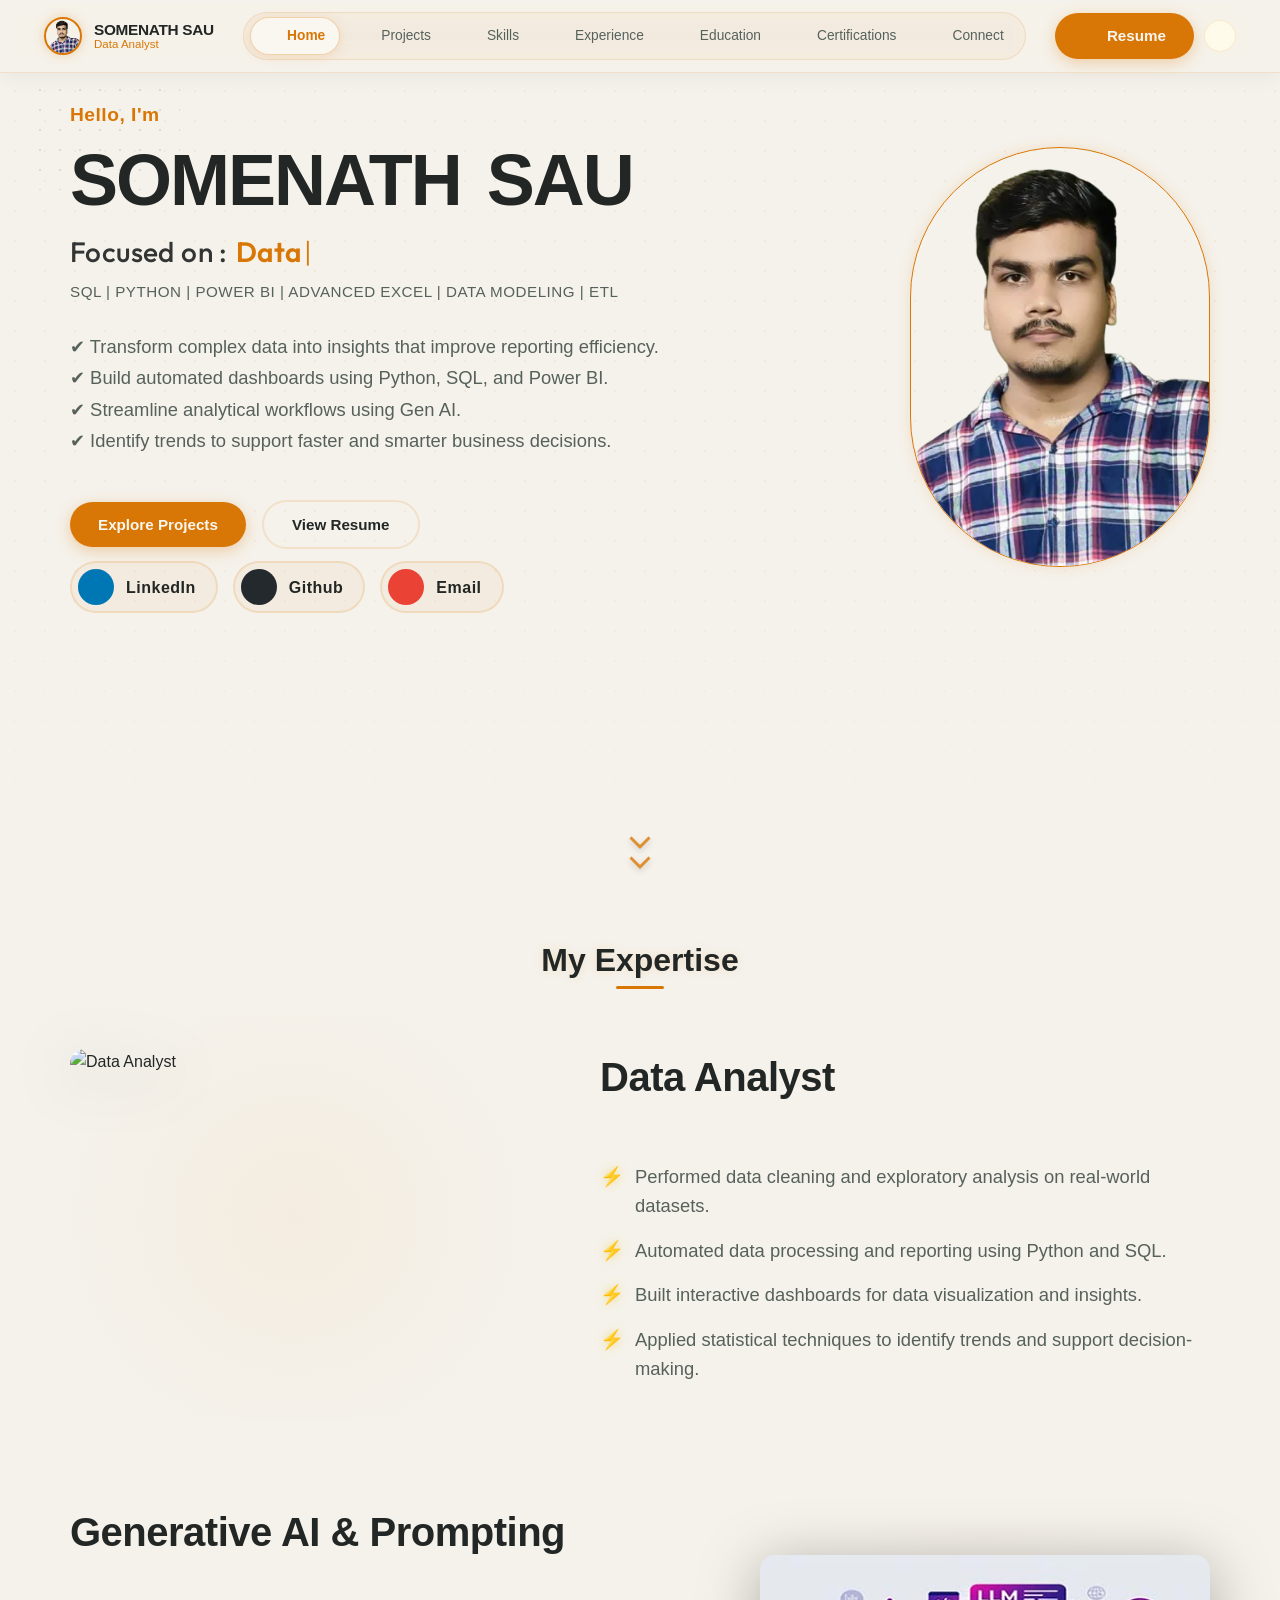
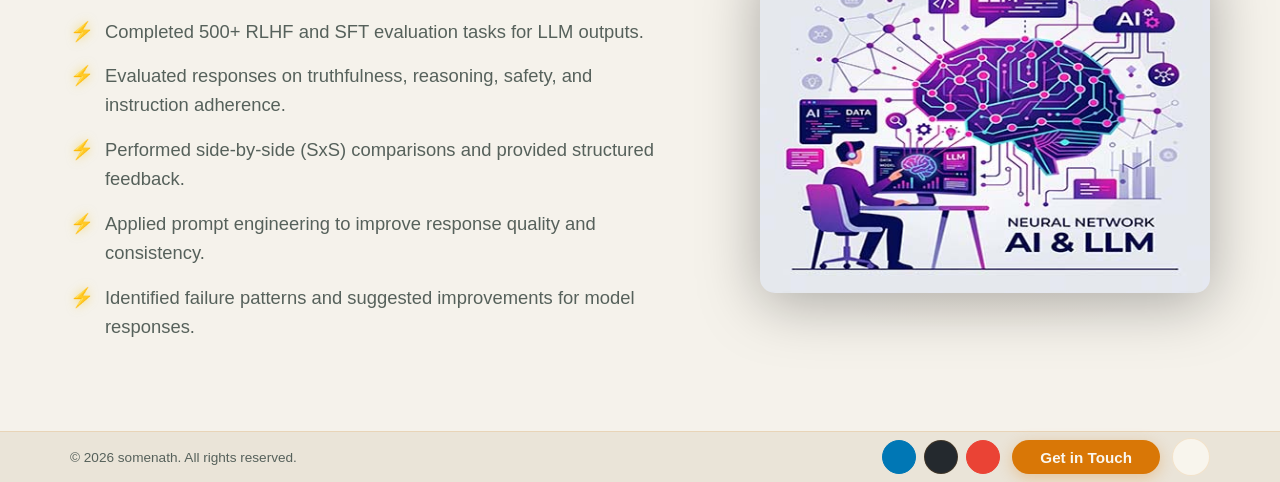
==== commit f903ca6b: "update" ====
--- a/index.html
+++ b/index.html
@@ -131,7 +131,7 @@
                 <div class="hero-header-info">
                     <p class="greeting">Hello, I'm</p>
                     <h1 class="hero-name gradient-text" id="heroName">SOMENATH SAU</h1>
-                    <p class="hero-role" id="heroRoleDisplay"><span id="typewriterText">Data Analyst</span><span class="typewriter-cursor blink">|</span></p>
+                    <p class="hero-role" id="heroRoleDisplay"><span class="hero-role-prefix" id="heroRolePrefix">Focused on :</span><span class="hero-role-typewriter-wrap"><span id="typewriterText">Data Analyst</span><span class="typewriter-cursor blink">|</span></span></p>
                     <p class="hero-microline" id="heroMicroline">SQL | Python | Power BI | Advanced Excel | Data Modeling | ETL</p>
                 </div>
 
--- a/resources/styles.css
+++ b/resources/styles.css
@@ -82,7 +82,7 @@
 }
 
 /* Import Fonts */
-@import url('https://fonts.googleapis.com/css2?family=Inter:wght@300;400;500;600;700&family=Poppins:wght@500;600;700;800&family=JetBrains+Mono:wght@400;700&display=swap');
+@import url('https://fonts.googleapis.com/css2?family=Inter:wght@300;400;500;600;700&family=Poppins:wght@500;600;700;800&family=JetBrains+Mono:wght@400;700&family=Exo+2:wght@400;500;600;700&display=swap');
 
 
 * {
@@ -781,10 +781,29 @@
     font-weight: 600;
     margin-top: 10px;
     letter-spacing: 0.5px;
-    font-family: var(--font-primary);
+    font-family: 'Biome', 'Biome Light', 'Biome W01', 'Biome Std', 'Biome Pro', 'Exo 2', 'Outfit', sans-serif;
     min-height: 2.3rem;
     display: inline-flex;
     align-items: center;
+    flex-wrap: wrap;
+    row-gap: 4px;
+}
+
+.hero-role-prefix {
+    font-family: 'Biome', 'Biome Light', 'Biome W01', 'Biome Std', 'Biome Pro', 'Exo 2', 'Outfit', sans-serif;
+    color: var(--text-primary);
+    font-weight: 500;
+    margin-right: 0.5rem;
+    letter-spacing: 0.4px;
+    opacity: 0.92;
+}
+
+.hero-role-typewriter-wrap {
+    display: inline-flex;
+    align-items: center;
+    color: var(--accent-blue);
+    font-family: 'Biome', 'Biome Light', 'Biome W01', 'Biome Std', 'Biome Pro', 'Exo 2', 'Outfit', sans-serif;
+    font-weight: 600;
 }
 
 .hero-microline {
@@ -3395,6 +3414,7 @@
     .hero-role {
         font-size: 1.3rem;
         margin-top: 5px;
+        justify-content: center;
     }
 
     .hero-microline {
@@ -3438,6 +3458,7 @@
     .hero-role {
         font-size: 1.3rem;
         margin-top: 5px;
+        justify-content: center;
     }
 
     .hero-microline {
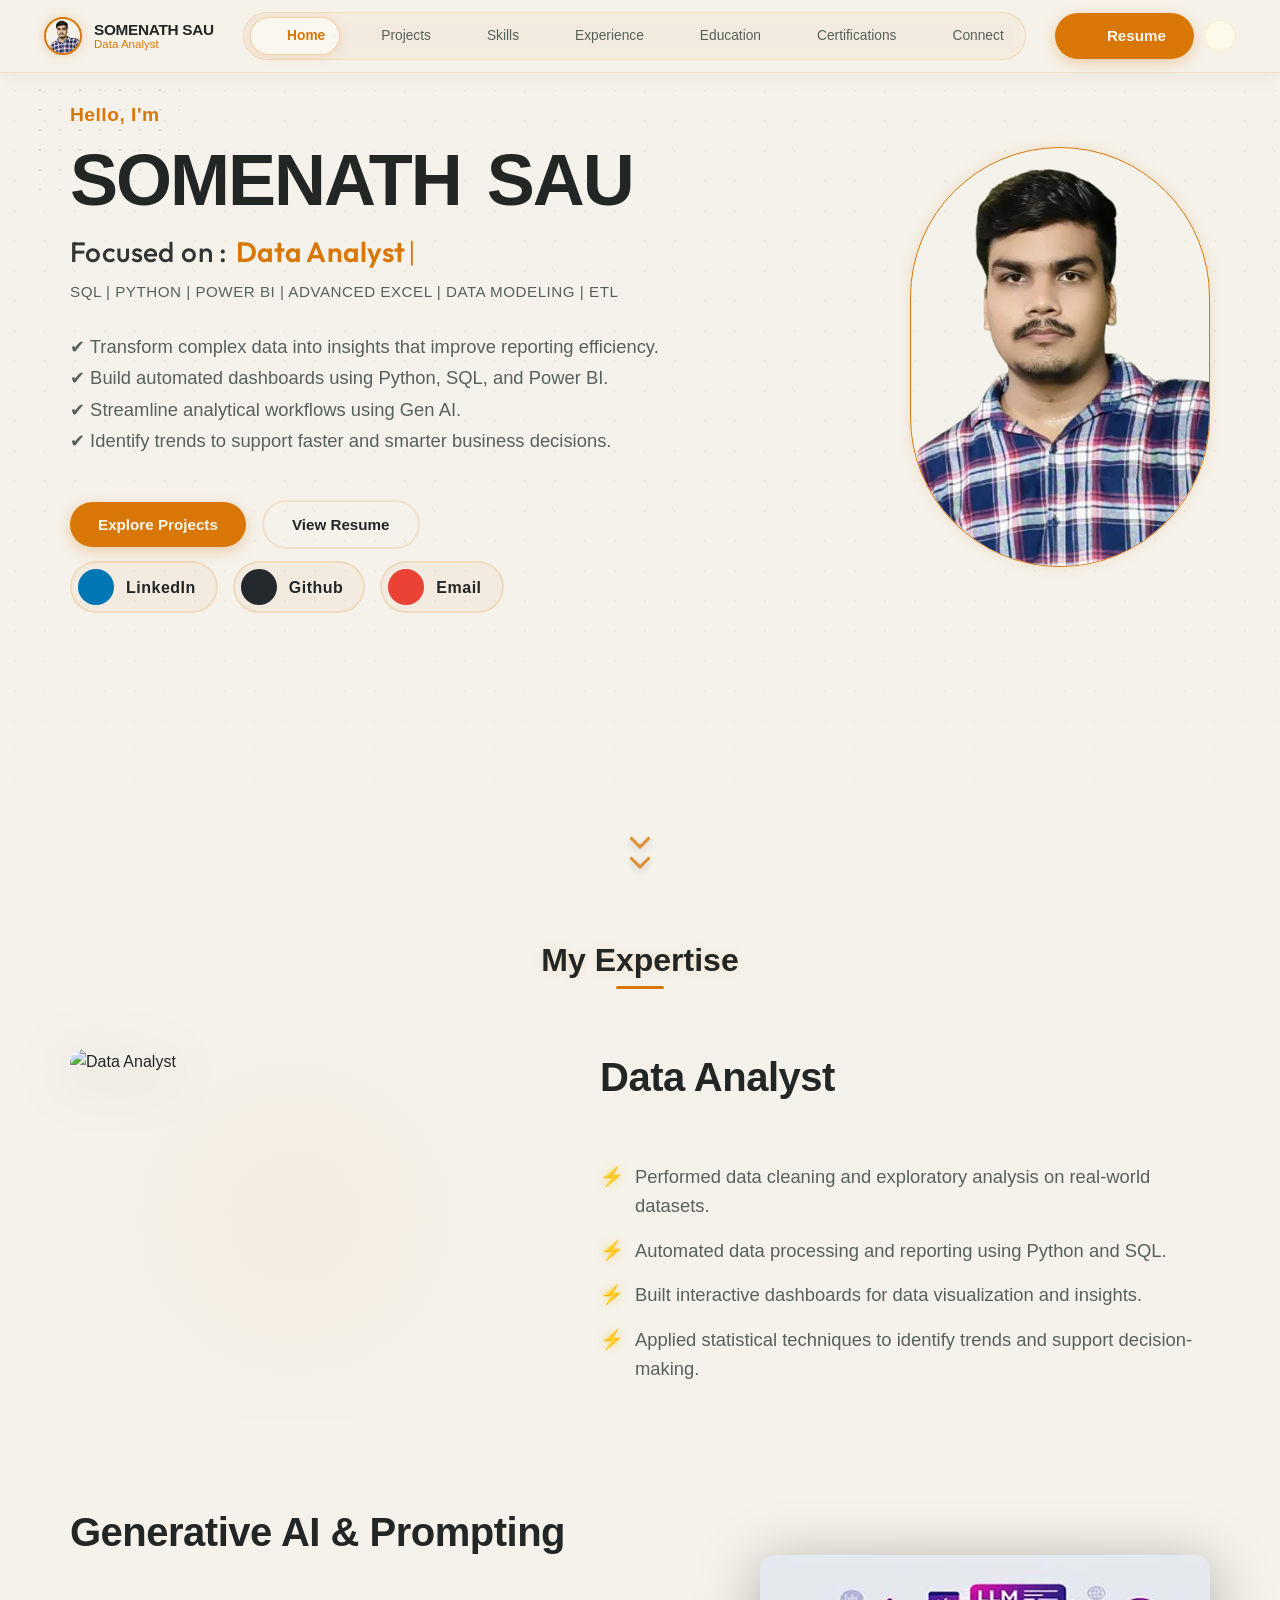
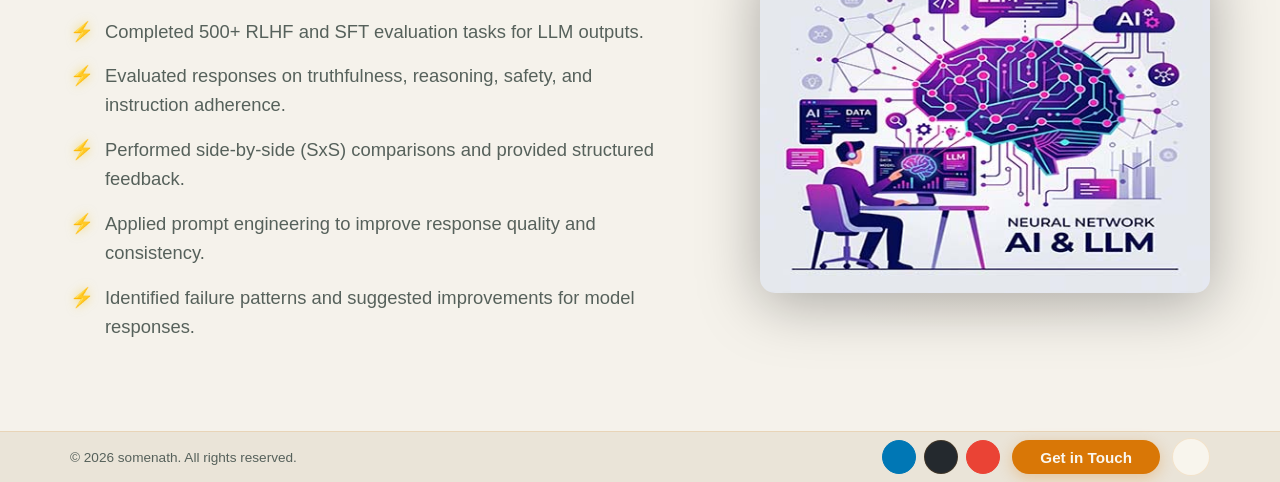
==== commit 90fceb25: "New project Push" ====
--- a/index.html
+++ b/index.html
@@ -425,11 +425,12 @@
 
 
     <script src="resources/projects/blinkit-retail.js?v=22.0"></script>
+    <script src="resources/projects/hr-workforce.js?v=1.1"></script>
     <script src="resources/projects/california-retail.js?v=22.0"></script>
     <script src="resources/projects/uber-analysis.js?v=22.0"></script>
     <script src="resources/projects/crime-data.js?v=22.0"></script>
-    <script src="resources/data.js?v=24.0"></script>
-    <script src="resources/script.js?v=24.0"></script>
+    <script src="resources/data.js?v=25.0"></script>
+    <script src="resources/script.js?v=25.0"></script>
     <script>
         if (typeof lucide !== 'undefined') lucide.createIcons();
     </script>
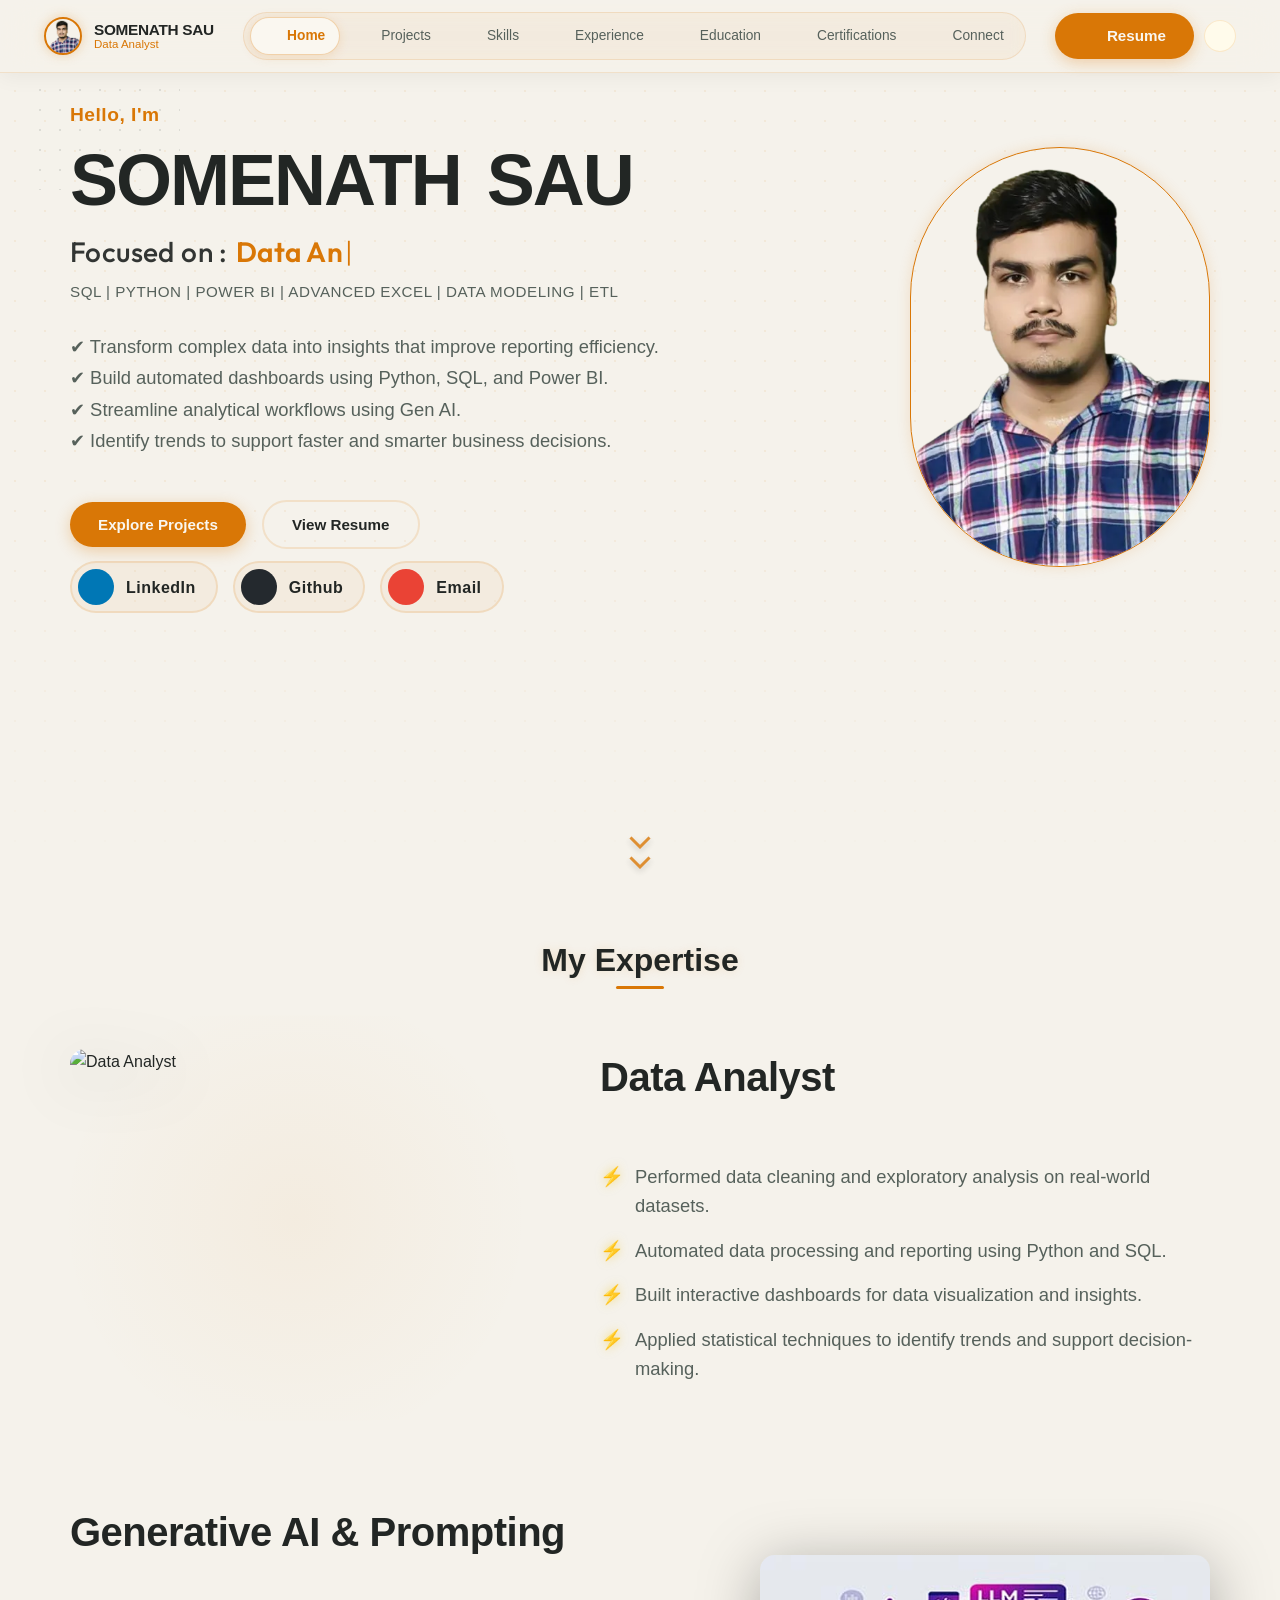
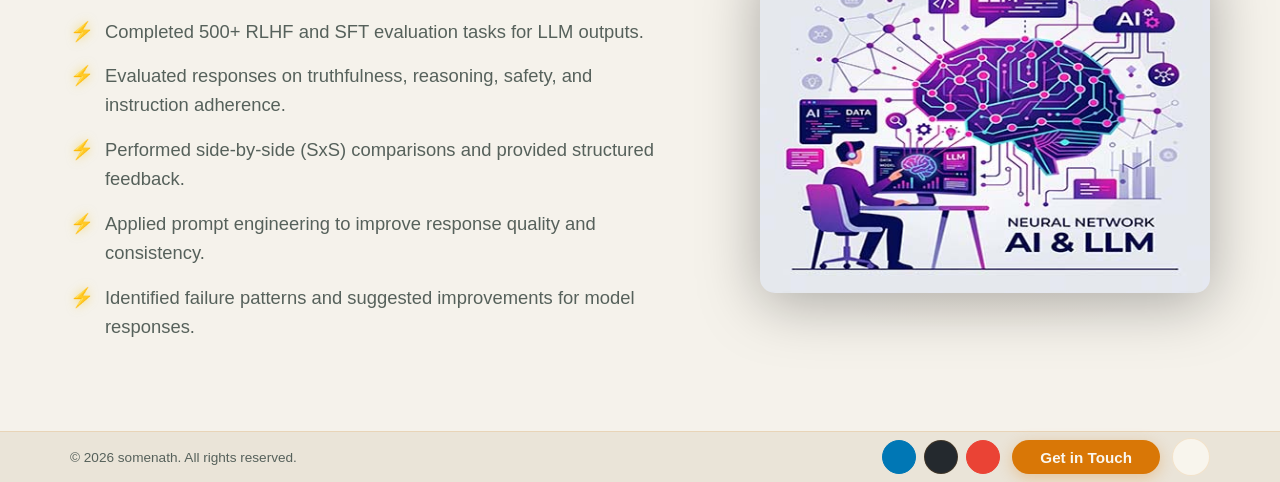
==== commit e1847c79: "Issue Fix" ====
--- a/index.html
+++ b/index.html
@@ -389,8 +389,8 @@
                 <iframe id="resumeIframe" src="" width="100%" height="100%" style="border: none; border-radius: 8px;"></iframe>
             </div>
             <div class="modal-footer">
-                <a href="resources/assets/docs/SOMENATH-SAU-CV.pdf" target="_blank" id="openResumeNewTab" class="btn-secondary"><i data-lucide="external-link"></i> Open Fullscreen</a>
-                <a href="resources/assets/docs/SOMENATH-SAU-CV.pdf" id="downloadResumeBtn" class="btn-primary" download="SOMENATH-SAU-CV.pdf"><i data-lucide="download"></i> Download Resume</a>
+                <a href="resources/assets/docs/Somenath-Sau-DataAnalyst.pdf" target="_blank" id="openResumeNewTab" class="btn-secondary"><i data-lucide="external-link"></i> Open Fullscreen</a>
+                <a href="resources/assets/docs/Somenath-Sau-DataAnalyst.pdf" id="downloadResumeBtn" class="btn-primary" download="Somenath-Sau-DataAnalyst.pdf"><i data-lucide="download"></i> Download Resume</a>
             </div>
         </div>
     </div>
@@ -429,8 +429,8 @@
     <script src="resources/projects/california-retail.js?v=22.0"></script>
     <script src="resources/projects/uber-analysis.js?v=22.0"></script>
     <script src="resources/projects/crime-data.js?v=22.0"></script>
-    <script src="resources/data.js?v=25.0"></script>
-    <script src="resources/script.js?v=25.0"></script>
+    <script src="resources/data.js?v=26.0"></script>
+    <script src="resources/script.js?v=26.0"></script>
     <script>
         if (typeof lucide !== 'undefined') lucide.createIcons();
     </script>
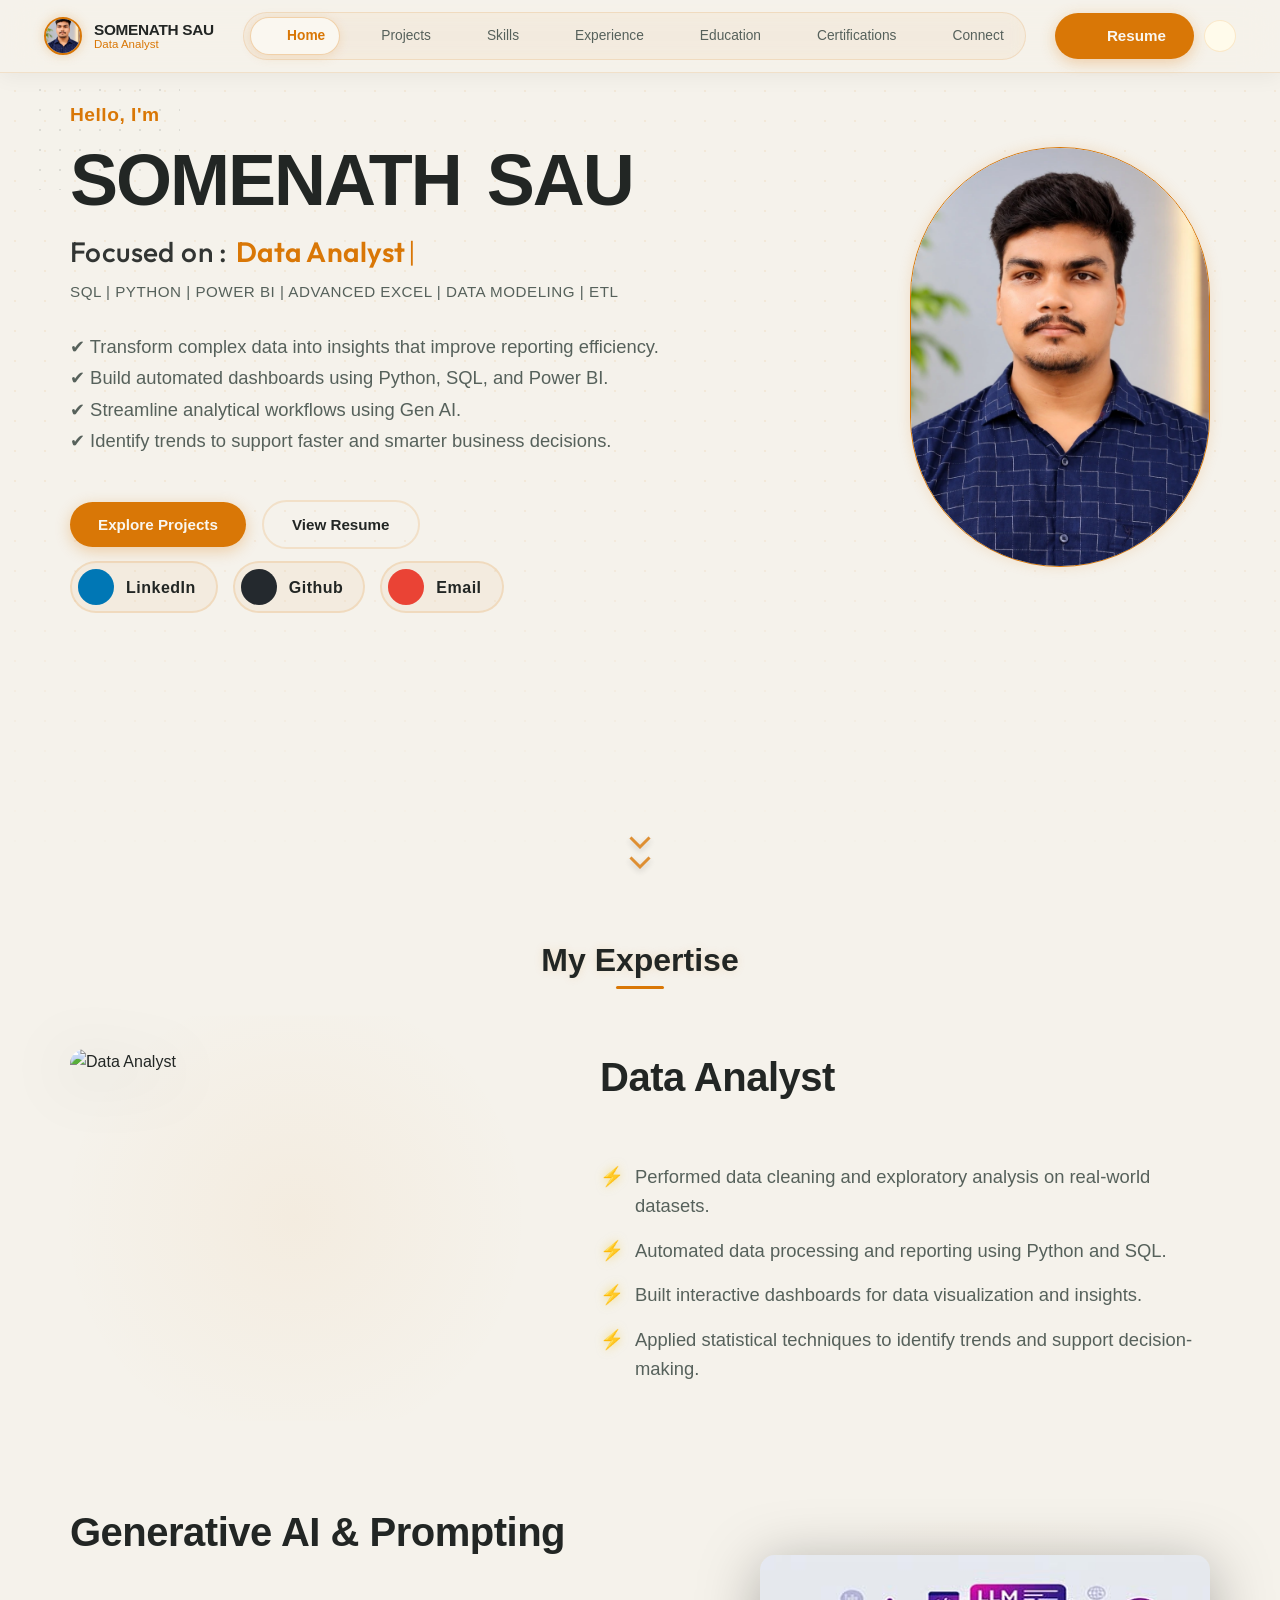
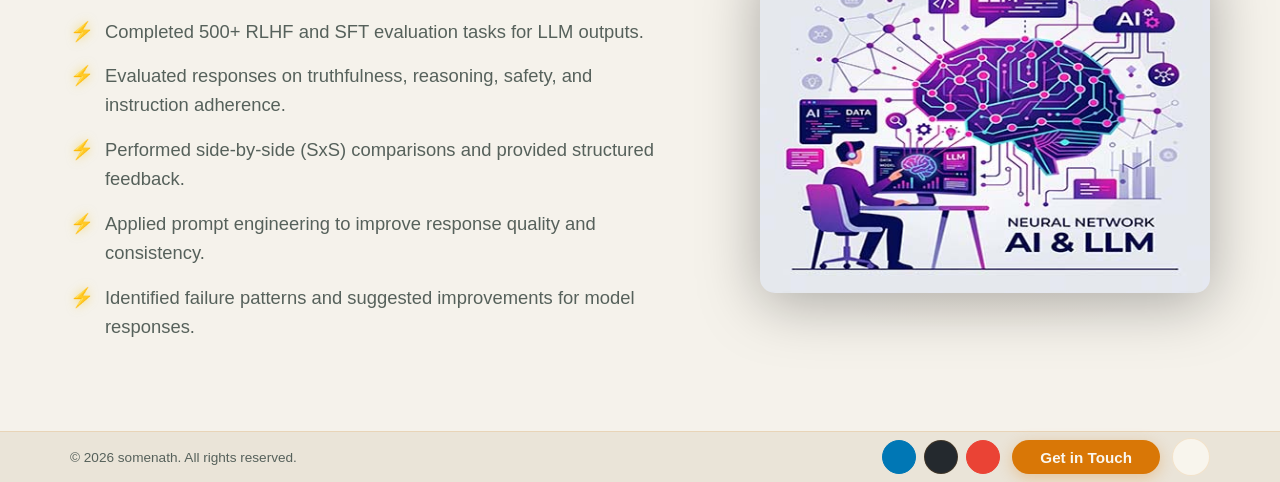
==== commit c09d9e81: "issue fix" ====
--- a/index.html
+++ b/index.html
@@ -23,7 +23,7 @@
         document.documentElement.setAttribute('data-theme', savedTheme);
 
         // SPA Redirect Restore Handler for GitHub Pages Clean URLs
-        (function() {
+        (function () {
             var redirect = sessionStorage.redirect;
             delete sessionStorage.redirect;
             if (redirect && redirect !== location.href) {
@@ -53,11 +53,9 @@
             <!-- Brand / Profile -->
             <a href="#home" class="nav-brand" aria-label="Somenath Sau - Home">
                 <div class="nav-brand-avatar">
-                    <img src="resources/assets/hero/Somenath_Sau.webp" 
-                         srcset="resources/assets/hero/Somenath_Sau-small.webp 600w, resources/assets/hero/Somenath_Sau.webp 1200w" 
-                         sizes="38px" 
-                         alt="Somenath Sau"
-                         fetchpriority="high">
+                    <img src="resources/assets/hero/Somenath_Sau.webp"
+                        srcset="resources/assets/hero/Somenath_Sau-small.webp 600w, resources/assets/hero/Somenath_Sau.webp 1200w"
+                        sizes="38px" alt="Somenath Sau" fetchpriority="high">
                 </div>
                 <div class="nav-brand-text">
                     <span class="nav-name">SOMENATH SAU</span>
@@ -80,7 +78,8 @@
 
             <!-- Navigation Actions: Resume, Theme Toggle & Mobile Menu -->
             <div class="nav-actions">
-                <a href="javascript:void(0)" class="btn-primary nav-resume-btn open-resume-modal" title="Download Resume">
+                <a href="javascript:void(0)" class="btn-primary nav-resume-btn open-resume-modal"
+                    title="Download Resume">
                     <i data-lucide="download"></i>
                     <span>Resume</span>
                 </a>
@@ -123,202 +122,207 @@
     <!-- Main Content Area -->
     <main class="main-content-wrapper" id="mainContent">
 
-    <!-- Hero Section -->
-    <section id="home" class="hero-section active-section">
-        <div class="hero-background"></div>
-        <div class="hero-content fade-up visible">
-            <div class="hero-text">
-                <div class="hero-header-info">
-                    <p class="greeting">Hello, I'm</p>
-                    <h1 class="hero-name gradient-text" id="heroName">SOMENATH SAU</h1>
-                    <p class="hero-role" id="heroRoleDisplay"><span class="hero-role-prefix" id="heroRolePrefix">Focused on :</span><span class="hero-role-typewriter-wrap"><span id="typewriterText">Data Analyst</span><span class="typewriter-cursor blink">|</span></span></p>
-                    <p class="hero-microline" id="heroMicroline">SQL | Python | Power BI | Advanced Excel | Data Modeling | ETL</p>
-                </div>
-
-                <div class="hero-visuals-wrapper">
-                    <div class="hero-image-container" id="heroImageContainer"></div>
-
-                    <div class="hero-actions-wrapper">
-                        <div class="hero-socials" id="heroSocials">
-                            <!-- Dynamic Social Icons -->
-                        </div>
-                    </div>
-                </div>
-
-                <p class="hero-bio fade-up visible" id="heroBio">
-                    ✔ Transform complex data into insights that improve reporting efficiency.<br>
-                    ✔ Build automated dashboards using Python, SQL, and Power BI.<br>
-                    ✔ Streamline analytical workflows using Gen AI.<br>
-                    ✔ Identify trends to support faster and smarter business decisions.
-                </p>
-
-                <div class="hero-buttons-container">
-                    <a href="#projects" class="btn-primary hero-btn-projects">Explore Projects</a>
-                    <a href="javascript:void(0)" class="btn-secondary hero-btn-resume open-resume-modal" id="heroResumeBtn">View Resume</a>
-                </div>
-
-
-                <div class="skills-ticker" id="heroSkillsTicker">
+        <!-- Hero Section -->
+        <section id="home" class="hero-section active-section">
+            <div class="hero-background"></div>
+            <div class="hero-content fade-up visible">
+                <div class="hero-text">
+                    <div class="hero-header-info">
+                        <p class="greeting">Hello, I'm</p>
+                        <h1 class="hero-name gradient-text" id="heroName">SOMENATH SAU</h1>
+                        <p class="hero-role" id="heroRoleDisplay"><span class="hero-role-prefix"
+                                id="heroRolePrefix">Focused on :</span><span class="hero-role-typewriter-wrap"><span
+                                    id="typewriterText">Data Analyst</span><span
+                                    class="typewriter-cursor blink">|</span></span></p>
+                        <p class="hero-microline" id="heroMicroline">SQL | Python | Power BI | Advanced Excel | Data
+                            Modeling | ETL</p>
+                    </div>
+
+                    <div class="hero-visuals-wrapper">
+                        <div class="hero-image-container" id="heroImageContainer"></div>
+
+                        <div class="hero-actions-wrapper">
+                            <div class="hero-socials" id="heroSocials">
+                                <!-- Dynamic Social Icons -->
+                            </div>
+                        </div>
+                    </div>
+
+                    <p class="hero-bio fade-up visible" id="heroBio">
+                        ✔ Transform complex data into insights that improve reporting efficiency.<br>
+                        ✔ Build automated dashboards using Python, SQL, and Power BI.<br>
+                        ✔ Streamline analytical workflows using Gen AI.<br>
+                        ✔ Identify trends to support faster and smarter business decisions.
+                    </p>
+
+                    <div class="hero-buttons-container">
+                        <a href="#projects" class="btn-primary hero-btn-projects">Explore Projects</a>
+                        <a href="javascript:void(0)" class="btn-secondary hero-btn-resume open-resume-modal"
+                            id="heroResumeBtn">View Resume</a>
+                    </div>
+
+
+                    <div class="skills-ticker" id="heroSkillsTicker">
+                        <!-- Dynamic Content -->
+                    </div>
+                </div>
+
+            </div>
+
+
+            <div class="scroll-arrows">
+                <span></span>
+                <span></span>
+            </div>
+        </section>
+
+
+
+
+
+        <!-- About Section Redesign -->
+        <section id="about" class="section about-redesign active-section">
+            <div class="container">
+                <h2 class="section-title fade-up">My <span class="accent">Expertise</span></h2>
+                <div id="knowledgeContainer" class="knowledge-container">
+                    <!-- Dynamic Content: Knowledge Rows -->
+                </div>
+            </div>
+        </section>
+
+
+
+
+
+        <div class="section-divider"></div>
+        <!-- Projects Section -->
+        <section id="projects" class="section">
+            <div class="container">
+                <div id="projectsListContainer">
+                    <h2 class="section-title fade-up">Projects</h2>
+
+                    <!-- Project Category Slicers -->
+                    <div class="project-slicer-container fade-up" id="projectSlicers">
+                        <button class="project-slicer-btn active" data-filter="all">
+                            <i data-lucide="layout-grid"></i>
+                            <span>All Projects</span>
+                        </button>
+                        <button class="project-slicer-btn" data-filter="excel">
+                            <i data-lucide="file-spreadsheet"></i>
+                            <span>Excel</span>
+                        </button>
+                        <button class="project-slicer-btn" data-filter="power-bi">
+                            <i data-lucide="bar-chart-3"></i>
+                            <span>Power BI</span>
+                        </button>
+                        <button class="project-slicer-btn" data-filter="sql">
+                            <i data-lucide="database"></i>
+                            <span>SQL</span>
+                        </button>
+                        <button class="project-slicer-btn" data-filter="python">
+                            <i data-lucide="code-2"></i>
+                            <span>Python</span>
+                        </button>
+                    </div>
+
+                    <div class="projects-grid" id="projectsGrid">
+                        <!-- Dynamic Content -->
+                    </div>
+                </div>
+                <div id="projectDetailContainer" class="project-detail-wrapper" style="display: none;">
+                    <!-- Dynamic Content for in-page project details -->
+                </div>
+            </div>
+        </section>
+
+
+
+
+
+        <div class="section-divider"></div>
+        <!-- Skills Section -->
+        <section id="skills" class="section">
+            <div class="container">
+                <h2 class="section-title fade-up">Technical Skills</h2>
+
+                <div id="skillsContainer">
                     <!-- Dynamic Content -->
                 </div>
             </div>
-
-        </div>
-
-
-        <div class="scroll-arrows">
-            <span></span>
-            <span></span>
-        </div>
-    </section>
-
-
-
-
-
-    <!-- About Section Redesign -->
-    <section id="about" class="section about-redesign active-section">
-        <div class="container">
-            <h2 class="section-title fade-up">My <span class="accent">Expertise</span></h2>
-            <div id="knowledgeContainer" class="knowledge-container">
-                <!-- Dynamic Content: Knowledge Rows -->
-            </div>
-        </div>
-    </section>
-
-
-
-
-
-    <div class="section-divider"></div>
-    <!-- Projects Section -->
-    <section id="projects" class="section">
-        <div class="container">
-            <div id="projectsListContainer">
-                <h2 class="section-title fade-up">Projects</h2>
-
-                <!-- Project Category Slicers -->
-                <div class="project-slicer-container fade-up" id="projectSlicers">
-                    <button class="project-slicer-btn active" data-filter="all">
-                        <i data-lucide="layout-grid"></i>
-                        <span>All Projects</span>
-                    </button>
-                    <button class="project-slicer-btn" data-filter="excel">
-                        <i data-lucide="file-spreadsheet"></i>
-                        <span>Excel</span>
-                    </button>
-                    <button class="project-slicer-btn" data-filter="power-bi">
-                        <i data-lucide="bar-chart-3"></i>
-                        <span>Power BI</span>
-                    </button>
-                    <button class="project-slicer-btn" data-filter="sql">
-                        <i data-lucide="database"></i>
-                        <span>SQL</span>
-                    </button>
-                    <button class="project-slicer-btn" data-filter="python">
-                        <i data-lucide="code-2"></i>
-                        <span>Python</span>
-                    </button>
-                </div>
-
-                <div class="projects-grid" id="projectsGrid">
+        </section>
+
+
+
+
+
+        <div class="section-divider"></div>
+        <!-- Experience Section -->
+        <section id="experience" class="section">
+            <div class="container">
+                <h2 class="section-title fade-up">Experience</h2>
+                <div class="experience-timeline" id="experienceTimeline">
                     <!-- Dynamic Content -->
                 </div>
             </div>
-            <div id="projectDetailContainer" class="project-detail-wrapper" style="display: none;">
-                <!-- Dynamic Content for in-page project details -->
-            </div>
-        </div>
-    </section>
-
-
-
-
-
-    <div class="section-divider"></div>
-    <!-- Skills Section -->
-    <section id="skills" class="section">
-        <div class="container">
-            <h2 class="section-title fade-up">Technical Skills</h2>
-
-            <div id="skillsContainer">
-                <!-- Dynamic Content -->
-            </div>
-        </div>
-    </section>
-
-
-
-
-
-    <div class="section-divider"></div>
-    <!-- Experience Section -->
-    <section id="experience" class="section">
-        <div class="container">
-            <h2 class="section-title fade-up">Experience</h2>
-            <div class="experience-timeline" id="experienceTimeline">
-                <!-- Dynamic Content -->
-            </div>
-        </div>
-    </section>
-
-
-
-
-
-    <div class="section-divider"></div>
-    <!-- Education Section -->
-    <section id="education" class="section">
-        <div class="container">
-            <h2 class="section-title fade-up">Education</h2>
-            <div class="education-grid" id="educationGrid">
-                <!-- Dynamic Content -->
-            </div>
-        </div>
-    </section>
-
-
-
-
-
-    <div class="section-divider"></div>
-    <!-- Certifications -->
-    <section id="certifications" class="section">
-        <div class="container">
-            <h2 class="section-title fade-up">Certifications</h2>
-            <div class="cert-grid" id="certGrid">
-                <!-- Dynamic Content -->
-            </div>
-        </div>
-    </section>
-
-
-
-
-
-    <div class="section-divider"></div>
-    <!-- Contact Section -->
-    <section id="contact" class="section contact-section">
-        <div class="container">
-            <h2 class="section-title fade-up">Get In <span class="accent">Touch</span></h2>
-            <div class="contact-container">
-                <div class="contact-info fade-up">
-                    <h3>Let's Connect</h3>
-                    <p>Open to opportunities in Data Analysis and Cloud Support. Feel free to reach out via email or
-                        LinkedIn.</p>
-                    <div class="contact-links" id="contactLinks">
-                        <!-- Dynamic Content -->
-                    </div>
-
-                    <div class="resume-wrapper">
-                        <a href="javascript:void(0)" class="btn-primary resume-btn open-resume-modal" id="contactResumeBtn"><i
-                                data-lucide="external-link"></i> View Resume</a>
-                    </div>
-                </div>
-
-                <!-- Hidden Iframe to prevent redirect -->
-                <script>var submitted = false;</script>
-                <iframe name="hidden_iframe" id="hidden_iframe" style="display:none;" onload="if(typeof submitted !== 'undefined' && submitted) {
+        </section>
+
+
+
+
+
+        <div class="section-divider"></div>
+        <!-- Education Section -->
+        <section id="education" class="section">
+            <div class="container">
+                <h2 class="section-title fade-up">Education</h2>
+                <div class="education-grid" id="educationGrid">
+                    <!-- Dynamic Content -->
+                </div>
+            </div>
+        </section>
+
+
+
+
+
+        <div class="section-divider"></div>
+        <!-- Certifications -->
+        <section id="certifications" class="section">
+            <div class="container">
+                <h2 class="section-title fade-up">Certifications</h2>
+                <div class="cert-grid" id="certGrid">
+                    <!-- Dynamic Content -->
+                </div>
+            </div>
+        </section>
+
+
+
+
+
+        <div class="section-divider"></div>
+        <!-- Contact Section -->
+        <section id="contact" class="section contact-section">
+            <div class="container">
+                <h2 class="section-title fade-up">Get In <span class="accent">Touch</span></h2>
+                <div class="contact-container">
+                    <div class="contact-info fade-up">
+                        <h3>Let's Connect</h3>
+                        <p>Open to opportunities in Data Analysis and Cloud Support. Feel free to reach out via email or
+                            LinkedIn.</p>
+                        <div class="contact-links" id="contactLinks">
+                            <!-- Dynamic Content -->
+                        </div>
+
+                        <div class="resume-wrapper">
+                            <a href="javascript:void(0)" class="btn-primary resume-btn open-resume-modal"
+                                id="contactResumeBtn"><i data-lucide="external-link"></i> View Resume</a>
+                        </div>
+                    </div>
+
+                    <!-- Hidden Iframe to prevent redirect -->
+                    <script>var submitted = false;</script>
+                    <iframe name="hidden_iframe" id="hidden_iframe" style="display:none;" onload="if(typeof submitted !== 'undefined' && submitted) {
                         const btn = document.querySelector('.contact-form button');
                         if (btn) {
                             btn.classList.remove('btn-loading');
@@ -334,48 +338,49 @@
                         }
                     }"></iframe>
 
-                <form
-                    action="https://docs.google.com/forms/d/e/1FAIpQLSfp-a_8jX7g4zAE1zK72U6KinNCWsyelOrdkgEaMngipDjdvA/formResponse"
-                    method="post" target="hidden_iframe" onsubmit="submitted=true; 
+                    <form
+                        action="https://docs.google.com/forms/d/e/1FAIpQLSfp-a_8jX7g4zAE1zK72U6KinNCWsyelOrdkgEaMngipDjdvA/formResponse"
+                        method="post" target="hidden_iframe" onsubmit="submitted=true; 
                                 const btn = this.querySelector('button');
                                 if (btn) {
                                     btn.classList.add('btn-loading');
                                     btn.textContent = '';
                                 }" class="contact-form glass-card fade-up">
-                    <div class="form-group">
-                        <label for="name">Name</label>
-                        <input type="text" id="name" name="entry.149004916" placeholder="Your Name" required>
-                    </div>
-                    <div class="form-group">
-                        <label for="email">Email</label>
-                        <input type="email" id="email" name="entry.484126304" placeholder="Your Email" required>
-                    </div>
-                    <div class="form-group">
-                        <label for="message">Message</label>
-                        <textarea id="message" name="entry.2054534888" rows="5" placeholder="Your Message"
-                            required></textarea>
-                    </div>
-                    <button type="submit" class="btn-primary">Submit</button>
-                </form>
-            </div>
-        </div>
-    </section>
-
-
-
-
-
-    <!-- Footer -->
-    <footer class="footer">
-        <div class="container footer-container">
-            <p>&copy; 2026 somenath. All rights reserved.</p>
-            <div class="footer-actions">
-                <div class="footer-socials" id="footerSocials"></div>
-                <a href="#contact" class="btn-primary footer-connect-btn">Get in Touch</a>
-                <a href="#home" class="back-to-top" id="backToTop" aria-label="Back to Top"><i data-lucide="arrow-up"></i></a>
-            </div>
-        </div>
-    </footer>
+                        <div class="form-group">
+                            <label for="name">Name</label>
+                            <input type="text" id="name" name="entry.149004916" placeholder="Your Name" required>
+                        </div>
+                        <div class="form-group">
+                            <label for="email">Email</label>
+                            <input type="email" id="email" name="entry.484126304" placeholder="Your Email" required>
+                        </div>
+                        <div class="form-group">
+                            <label for="message">Message</label>
+                            <textarea id="message" name="entry.2054534888" rows="5" placeholder="Your Message"
+                                required></textarea>
+                        </div>
+                        <button type="submit" class="btn-primary">Submit</button>
+                    </form>
+                </div>
+            </div>
+        </section>
+
+
+
+
+
+        <!-- Footer -->
+        <footer class="footer">
+            <div class="container footer-container">
+                <p>&copy; 2026 somenath. All rights reserved.</p>
+                <div class="footer-actions">
+                    <div class="footer-socials" id="footerSocials"></div>
+                    <a href="#contact" class="btn-primary footer-connect-btn">Get in Touch</a>
+                    <a href="#home" class="back-to-top" id="backToTop" aria-label="Back to Top"><i
+                            data-lucide="arrow-up"></i></a>
+                </div>
+            </div>
+        </footer>
     </main>
 
     <!-- Resume Modal -->
@@ -386,11 +391,14 @@
                 <button id="resumeModalCloseBtn" class="modal-close-btn"><i data-lucide="x"></i></button>
             </div>
             <div class="modal-content" style="padding: 10px; height: 80vh; overflow: hidden;">
-                <iframe id="resumeIframe" src="" width="100%" height="100%" style="border: none; border-radius: 8px;"></iframe>
+                <iframe id="resumeIframe" src="" width="100%" height="100%"
+                    style="border: none; border-radius: 8px;"></iframe>
             </div>
             <div class="modal-footer">
-                <a href="resources/assets/docs/Somenath-Sau-DataAnalyst.pdf" target="_blank" id="openResumeNewTab" class="btn-secondary"><i data-lucide="external-link"></i> Open Fullscreen</a>
-                <a href="resources/assets/docs/Somenath-Sau-DataAnalyst.pdf" id="downloadResumeBtn" class="btn-primary" download="Somenath-Sau-DataAnalyst.pdf"><i data-lucide="download"></i> Download Resume</a>
+                <a href="resources/assets/docs/Somenath-Sau-DataAnalyst.pdf" target="_blank" id="openResumeNewTab"
+                    class="btn-secondary"><i data-lucide="external-link"></i> Open Fullscreen</a>
+                <a href="resources/assets/docs/Somenath-Sau-DataAnalyst.pdf" id="downloadResumeBtn" class="btn-primary"
+                    download="Somenath-Sau-DataAnalyst.pdf"><i data-lucide="download"></i> Download Resume</a>
             </div>
         </div>
     </div>
@@ -403,7 +411,8 @@
                     <h3 class="modal-title" id="imageZoomTitle">Project Preview</h3>
                     <span class="image-counter" id="imageZoomCounter">1 / 1</span>
                 </div>
-                <button id="imageZoomCloseBtn" class="modal-close-btn" aria-label="Close Preview"><i data-lucide="x"></i></button>
+                <button id="imageZoomCloseBtn" class="modal-close-btn" aria-label="Close Preview"><i
+                        data-lucide="x"></i></button>
             </div>
             <div class="image-zoom-body">
                 <button class="slider-btn prev-btn modal-slider-btn" id="imageZoomPrevBtn" aria-label="Previous Image">
@@ -429,8 +438,8 @@
     <script src="resources/projects/california-retail.js?v=22.0"></script>
     <script src="resources/projects/uber-analysis.js?v=22.0"></script>
     <script src="resources/projects/crime-data.js?v=22.0"></script>
-    <script src="resources/data.js?v=26.0"></script>
-    <script src="resources/script.js?v=26.0"></script>
+    <script src="resources/data.js?v=27.0"></script>
+    <script src="resources/script.js?v=27.0"></script>
     <script>
         if (typeof lucide !== 'undefined') lucide.createIcons();
     </script>
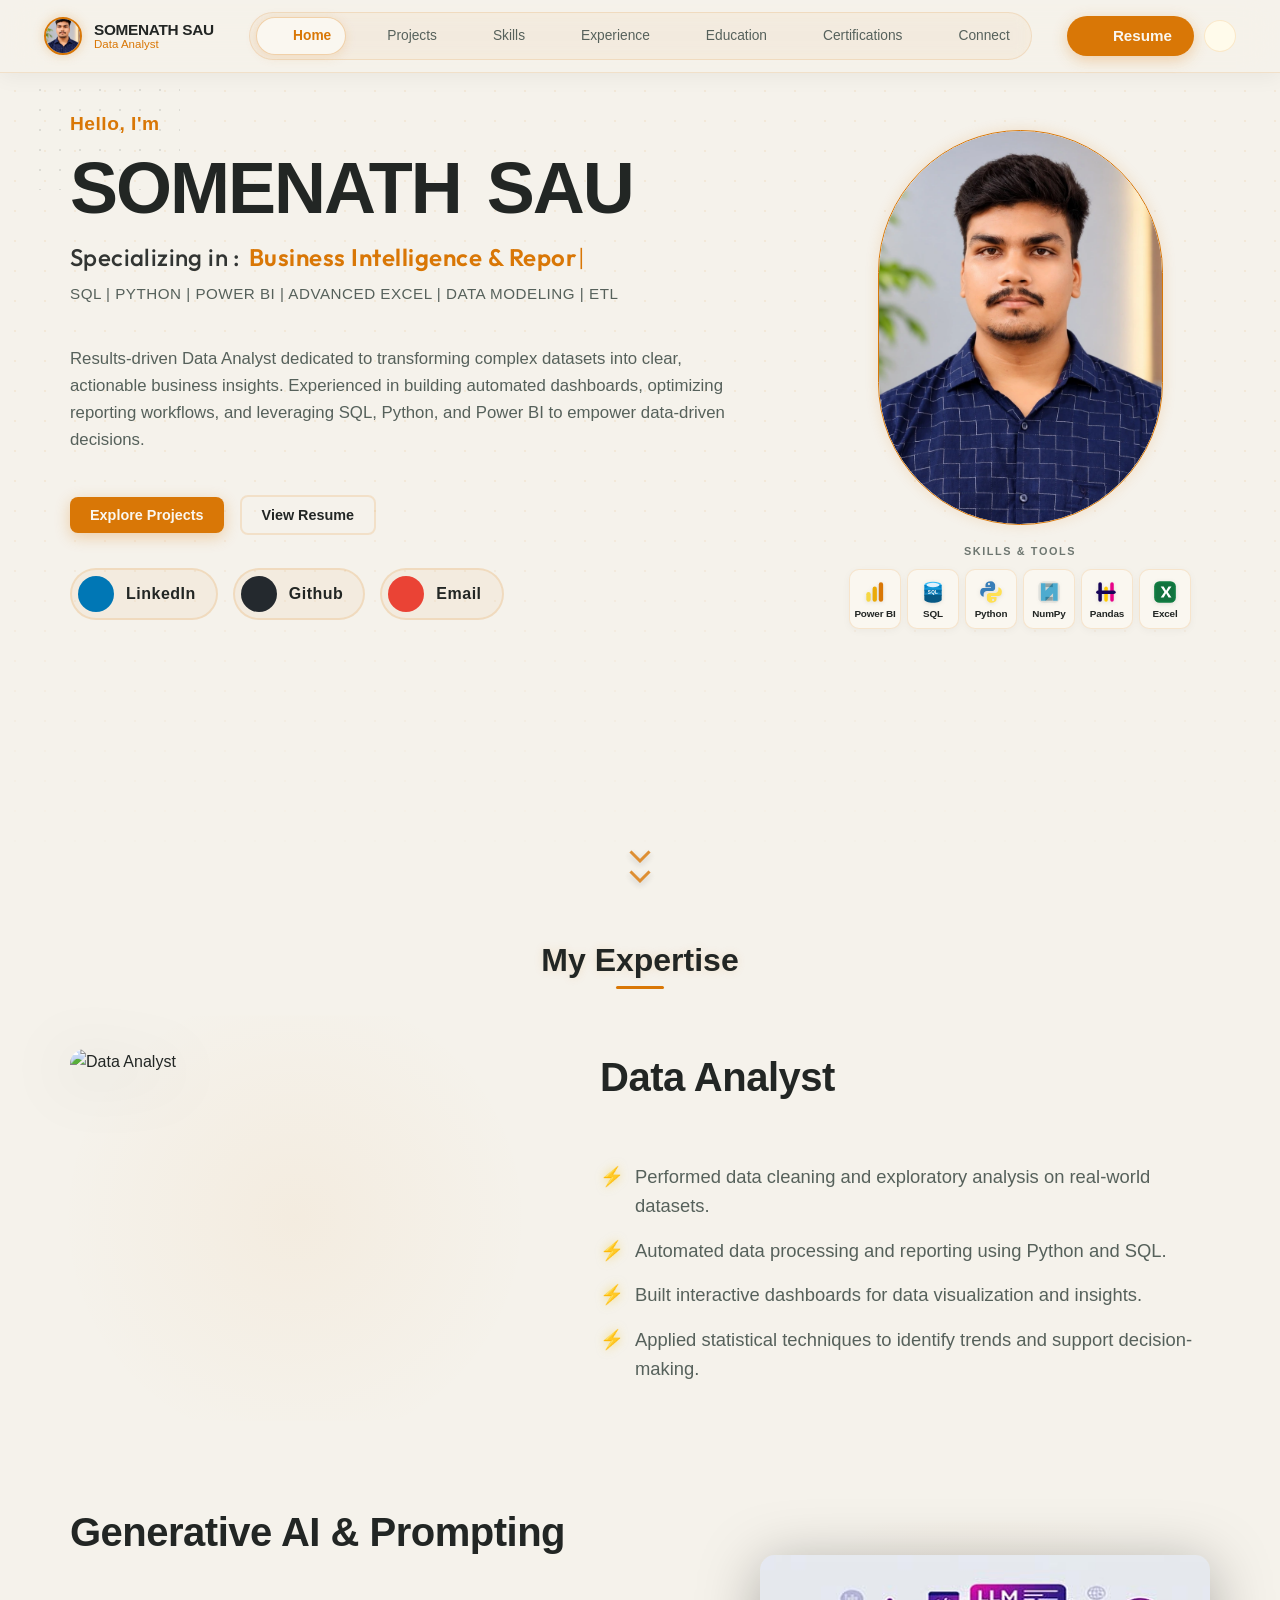
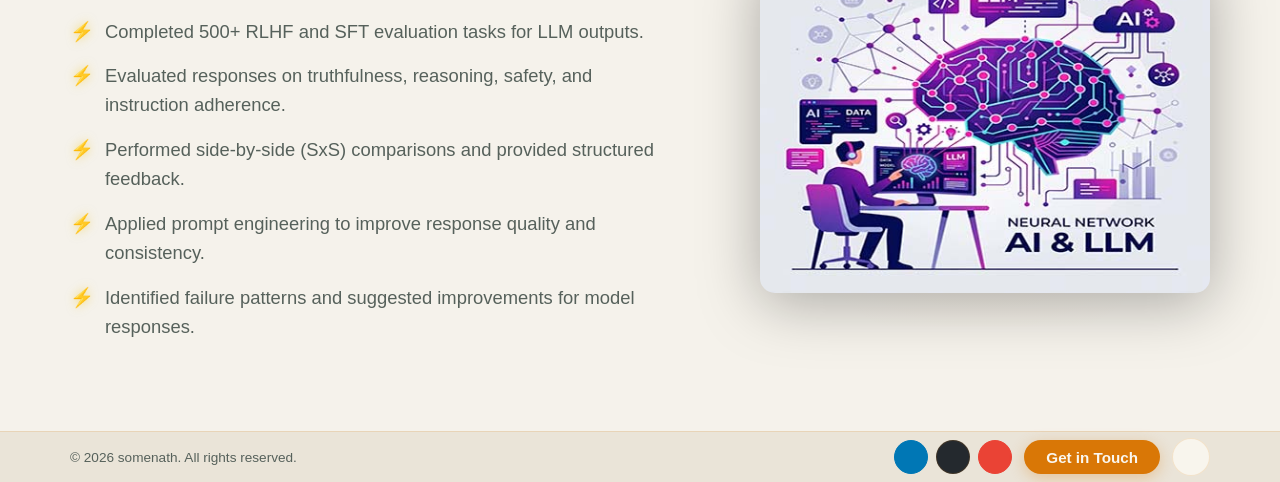
==== commit f0fc5a77: "Update" ====
--- a/index.html
+++ b/index.html
@@ -16,7 +16,7 @@
     <link href="https://fonts.googleapis.com/css2?family=Outfit:wght@300;400;500;600;700&display=swap" rel="stylesheet">
     <script src="https://unpkg.com/lucide@0.477.0"></script>
 
-    <link rel="stylesheet" href="resources/styles.css?v=42.0">
+    <link rel="stylesheet" href="resources/styles.css?v=55.0">
     <script>
         // Inline theme initialization to prevent flash
         const savedTheme = localStorage.getItem('theme') || 'light';
@@ -131,28 +131,106 @@
                         <p class="greeting">Hello, I'm</p>
                         <h1 class="hero-name gradient-text" id="heroName">SOMENATH SAU</h1>
                         <p class="hero-role" id="heroRoleDisplay"><span class="hero-role-prefix"
-                                id="heroRolePrefix">Focused on :</span><span class="hero-role-typewriter-wrap"><span
+                                id="heroRolePrefix">Specializing in :</span><span class="hero-role-typewriter-wrap"><span
                                     id="typewriterText">Data Analyst</span><span
                                     class="typewriter-cursor blink">|</span></span></p>
                         <p class="hero-microline" id="heroMicroline">SQL | Python | Power BI | Advanced Excel | Data
                             Modeling | ETL</p>
                     </div>
 
-                    <div class="hero-visuals-wrapper">
+                    <div class="hero-profile-column">
                         <div class="hero-image-container" id="heroImageContainer"></div>
 
-                        <div class="hero-actions-wrapper">
-                            <div class="hero-socials" id="heroSocials">
-                                <!-- Dynamic Social Icons -->
+                        <!-- Tech Stack Showcase (Cards Style directly below Profile Image) -->
+                        <div class="hero-tech-showcase fade-up visible" id="heroTechShowcase">
+                            <div class="tech-showcase-header">
+                                <span class="tech-showcase-title">SKILLS & TOOLS</span>
                             </div>
+                            <div class="tech-cards-row">
+                                <!-- Power BI -->
+                                <div class="tech-card" title="Power BI">
+                                    <div class="tech-card-icon">
+                                        <svg viewBox="0 0 48 48" width="26" height="26" fill="none">
+                                            <rect x="8" y="24" width="8" height="18" rx="4" fill="#F6D743"/>
+                                            <rect x="19.5" y="14" width="8" height="28" rx="4" fill="#EAAA08"/>
+                                            <rect x="31" y="6" width="8" height="36" rx="4" fill="#D97706"/>
+                                        </svg>
+                                    </div>
+                                    <span class="tech-card-name">Power BI</span>
+                                </div>
+
+                                <!-- SQL -->
+                                <div class="tech-card" title="SQL">
+                                    <div class="tech-card-icon">
+                                        <svg viewBox="0 0 48 48" width="26" height="26" fill="none">
+                                            <ellipse cx="24" cy="11" rx="16" ry="6" fill="#38BDF8"/>
+                                            <path d="M8 11v9c0 3.3 7.2 6 16 6s16-2.7 16-6v-9" fill="#0284C7"/>
+                                            <ellipse cx="24" cy="20" rx="16" ry="6" fill="#38BDF8" fill-opacity="0.35"/>
+                                            <path d="M8 20v9c0 3.3 7.2 6 16 6s16-2.7 16-6v-9" fill="#0369A1"/>
+                                            <ellipse cx="24" cy="29" rx="16" ry="6" fill="#38BDF8" fill-opacity="0.35"/>
+                                            <path d="M8 29v9c0 3.3 7.2 6 16 6s16-2.7 16-6v-9" fill="#075985"/>
+                                            <ellipse cx="24" cy="11" rx="12" ry="4" fill="#E0F2FE"/>
+                                            <text x="24" y="27" font-family="'JetBrains Mono', 'Poppins', sans-serif" font-size="8.5" font-weight="800" fill="#FFFFFF" text-anchor="middle" letter-spacing="0.5">SQL</text>
+                                        </svg>
+                                    </div>
+                                    <span class="tech-card-name">SQL</span>
+                                </div>
+
+                                <!-- Python -->
+                                <div class="tech-card" title="Python">
+                                    <div class="tech-card-icon">
+                                        <svg viewBox="0 0 48 48" width="26" height="26" fill="none">
+                                            <path d="M23.8 4c-6.2 0-10 2.8-10 6.6v4.4h10.2v1.4H9.8C6.2 16.4 4 19.8 4 24.6c0 4.4 2.6 7.6 6.4 8.2v-4.6c0-3.4 2.8-6.2 6.2-6.2h10.2c2.6 0 4.8-2.2 4.8-4.8v-6.6C31.6 7.8 27.8 4 23.8 4zm-3.6 3.4c1.2 0 2 .8 2 2s-.8 2-2 2-2-.8-2-2 .8-2 2-2z" fill="#387EB8"/>
+                                            <path d="M24.2 44c6.2 0 10-2.8 10-6.6v-4.4H24v-1.4h14.2c3.6 0 5.8-3.4 5.8-8.2 0-4.4-2.6-7.6-6.4-8.2v4.6c0 3.4-2.8 6.2-6.2 6.2H21.2c-2.6 0-4.8 2.2-4.8 4.8v6.6c0 2.8 3.8 6.6 7.8 6.6zm3.6-3.4c-1.2 0-2-.8-2-2s.8-2 2-2 2 .8 2 2-.8 2-2 2z" fill="#FFE052"/>
+                                        </svg>
+                                    </div>
+                                    <span class="tech-card-name">Python</span>
+                                </div>
+
+                                <!-- NumPy -->
+                                <div class="tech-card" title="NumPy">
+                                    <div class="tech-card-icon">
+                                        <svg viewBox="0 0 48 48" width="26" height="26" fill="none">
+                                            <rect x="4" y="4" width="40" height="40" rx="10" fill="#013243" fill-opacity="0.08"/>
+                                            <path d="M9 8h8.5v13.5l13.5-13.5h9v32h-8.5V26.5L18 40H9V8z" fill="#4DABCF"/>
+                                            <path d="M17.5 8h13.5v7H17.5z" fill="#013243" fill-opacity="0.35"/>
+                                            <path d="M17.5 33h13.5v7H17.5z" fill="#013243" fill-opacity="0.35"/>
+                                        </svg>
+                                    </div>
+                                    <span class="tech-card-name">NumPy</span>
+                                </div>
+
+                                <!-- Pandas -->
+                                <div class="tech-card" title="Pandas">
+                                    <div class="tech-card-icon">
+                                        <svg viewBox="0 0 48 48" width="26" height="26" fill="none">
+                                            <rect x="8" y="6" width="6.5" height="36" rx="3.25" fill="#150458" class="pandas-dark-bar"/>
+                                            <rect x="19" y="14" width="6.5" height="28" rx="3.25" fill="#FFCA00"/>
+                                            <rect x="30" y="6" width="6.5" height="36" rx="3.25" fill="#E70488"/>
+                                            <rect x="4" y="21" width="36" height="6.5" rx="3.25" fill="#150458" class="pandas-dark-bar"/>
+                                        </svg>
+                                    </div>
+                                    <span class="tech-card-name">Pandas</span>
+                                </div>
+
+                                <!-- Excel -->
+                                <div class="tech-card" title="Excel">
+                                    <div class="tech-card-icon">
+                                        <svg viewBox="0 0 48 48" width="26" height="26" fill="none">
+                                            <rect x="4" y="4" width="40" height="40" rx="10" fill="#107C41"/>
+                                            <rect x="8" y="8" width="32" height="32" rx="6" fill="#185C37" fill-opacity="0.3"/>
+                                            <path d="M16 14l7 10-7 10h5.5l4.5-7.5 4.5 7.5H36L29 24l7-10h-5.5L26 21.5 21.5 14H16z" fill="#FFFFFF"/>
+                                        </svg>
+                                    </div>
+                                    <span class="tech-card-name">Excel</span>
+                                </div>
+                            </div>
                         </div>
                     </div>
 
                     <p class="hero-bio fade-up visible" id="heroBio">
-                        ✔ Transform complex data into insights that improve reporting efficiency.<br>
-                        ✔ Build automated dashboards using Python, SQL, and Power BI.<br>
-                        ✔ Streamline analytical workflows using Gen AI.<br>
-                        ✔ Identify trends to support faster and smarter business decisions.
+
+                        Results-driven Data Analyst dedicated to transforming complex datasets into clear, actionable business insights. Experienced in building automated dashboards, optimizing reporting workflows, and leveraging SQL, Python, and Power BI to empower data-driven decisions.
                     </p>
 
                     <div class="hero-buttons-container">
@@ -165,10 +243,14 @@
                     <div class="skills-ticker" id="heroSkillsTicker">
                         <!-- Dynamic Content -->
                     </div>
-                </div>
-
-            </div>
-
+
+                    <div class="hero-actions-wrapper">
+                        <div class="hero-socials" id="heroSocials">
+                            <!-- Dynamic Social Icons -->
+                        </div>
+                    </div>
+                </div>
+            </div>
 
             <div class="scroll-arrows">
                 <span></span>
@@ -308,8 +390,7 @@
                 <div class="contact-container">
                     <div class="contact-info fade-up">
                         <h3>Let's Connect</h3>
-                        <p>Open to opportunities in Data Analysis and Cloud Support. Feel free to reach out via email or
-                            LinkedIn.</p>
+                        <p>Open to entry-level opportunities in Data Analytics, MIS Reporting, and Business Intelligence. Feel free to reach out via email or LinkedIn.</p>
                         <div class="contact-links" id="contactLinks">
                             <!-- Dynamic Content -->
                         </div>
@@ -437,9 +518,9 @@
     <script src="resources/projects/hr-workforce.js?v=1.1"></script>
     <script src="resources/projects/california-retail.js?v=22.0"></script>
     <script src="resources/projects/uber-analysis.js?v=22.0"></script>
-    <script src="resources/projects/crime-data.js?v=22.0"></script>
-    <script src="resources/data.js?v=27.0"></script>
-    <script src="resources/script.js?v=27.0"></script>
+    <script src="resources/projects/crime-data.js?v=37.0"></script>
+    <script src="resources/data.js?v=37.0"></script>
+    <script src="resources/script.js?v=37.0"></script>
     <script>
         if (typeof lucide !== 'undefined') lucide.createIcons();
     </script>
--- a/resources/styles.css
+++ b/resources/styles.css
@@ -635,7 +635,7 @@
 /* Hero Content Left-Aligned */
 .hero-content {
     display: flex;
-    flex-direction: row;
+    flex-direction: column;
     align-items: center;
     justify-content: center;
     width: 100%;
@@ -643,19 +643,20 @@
     margin: 0 auto;
     padding: 0 20px;
     z-index: 1;
+    gap: 16px;
 }
 
 /* Desktop Hero Grid */
 .hero-text {
     display: grid;
-    grid-template-columns: 1fr 400px;
+    grid-template-columns: 1fr 380px;
     grid-template-areas:
         "header image"
         "bio image"
         "buttons image"
         "actions image";
     align-items: center;
-    gap: 12px 60px;
+    gap: 8px 48px;
     width: 100%;
     text-align: left;
     position: relative;
@@ -666,13 +667,24 @@
     grid-area: header;
 }
 
-.hero-visuals-wrapper {
-    display: contents;
-    /* Children image/actions act as grid items */
+.hero-profile-column {
+    grid-area: image;
+    display: flex;
+    flex-direction: column;
+    align-items: center;
+    justify-content: center;
+    gap: 8px;
+    z-index: 2;
+    margin-top: 30px;
 }
 
 .hero-image-container {
-    grid-area: image;
+    display: flex;
+    justify-content: center;
+    align-items: center;
+    position: relative;
+    z-index: 2;
+    margin: 0;
 }
 
 .hero-bio {
@@ -692,14 +704,16 @@
     display: flex;
     flex-wrap: wrap;
     align-items: center;
-    gap: 20px;
+    gap: 14px;
+    margin-top: 4px;
 }
 
 .hero-buttons-container {
     display: flex;
     gap: 16px;
     align-items: center;
-    margin-top: 20px;
+    margin-top: 8px;
+    margin-bottom: 4px;
 }
 
 .hero-btn-projects,
@@ -707,15 +721,15 @@
     display: inline-flex !important;
     align-items: center !important;
     justify-content: center !important;
-    padding: 12px 28px !important;
-    font-size: 1rem !important;
+    padding: 8px 20px !important;
+    font-size: 0.9rem !important;
     font-weight: 600 !important;
-    border-radius: 50px !important;
+    border-radius: 8px !important;
     white-space: nowrap !important;
     text-decoration: none !important;
     box-sizing: border-box !important;
-    transition: all 0.3s ease !important;
-    min-width: 140px !important;
+    transition: all 0.25s ease !important;
+    min-width: 118px !important;
     text-align: center !important;
 }
 
@@ -776,13 +790,13 @@
 }
 
 .hero-role {
-    font-size: 1.75rem;
+    font-size: 1.5rem;
     color: var(--accent-blue);
     font-weight: 600;
     margin-top: 10px;
     letter-spacing: 0.5px;
     font-family: 'Biome', 'Biome Light', 'Biome W01', 'Biome Std', 'Biome Pro', 'Exo 2', 'Outfit', sans-serif;
-    min-height: 2.3rem;
+    min-height: 2rem;
     display: inline-flex;
     align-items: center;
     flex-wrap: wrap;
@@ -852,14 +866,13 @@
 }
 
 .hero-bio {
-    font-size: 1.15rem;
+    font-size: 1.05rem;
     color: var(--text-secondary);
-    max-width: 750px;
+    max-width: 680px;
     margin-top: 0;
-    margin-bottom: 12px;
-    /* Reduced from 35px */
-    line-height: 1.7;
-    font-weight: 500;
+    margin-bottom: 8px;
+    line-height: 1.6;
+    font-weight: 400;
 }
 
 /* Bio Highlights */
@@ -1011,24 +1024,25 @@
 }
 
 .hero-image-container {
-    flex: 1;
-    display: flex;
-    justify-content: flex-end;
+    display: flex;
+    justify-content: center;
     align-items: center;
     position: relative;
     z-index: 2;
+    margin: 0;
 }
 
 .hero-image-wrapper {
     position: relative;
-    width: 300px;
-    height: 420px;
-    border-radius: 150px;
+    width: 285px;
+    height: 395px;
+    border-radius: 145px;
     border: 1px solid var(--accent-blue);
     box-shadow: 0 0 14px rgba(var(--accent-rgb), 0.16);
     /* Tighter, softer glow */
     transition: transform 0.4s cubic-bezier(0.175, 0.885, 0.32, 1.275);
     background: transparent;
+    overflow: hidden;
 }
 
 .hero-image-wrapper img {
@@ -1073,6 +1087,175 @@
 
 
 
+
+/* Tech Stack Showcase (Compact Cards Style directly below Profile Image) */
+.hero-tech-showcase {
+    width: 100%;
+    max-width: 360px;
+    margin-top: 4px;
+    margin-bottom: 0;
+    display: flex;
+    flex-direction: column;
+    align-items: center;
+    z-index: 5;
+}
+
+.tech-showcase-header {
+    margin-bottom: 6px;
+    text-align: center;
+    width: 100%;
+}
+
+.tech-showcase-title {
+    font-family: var(--font-heading);
+    font-size: 0.68rem;
+    font-weight: 700;
+    letter-spacing: 1.6px;
+    color: var(--text-secondary);
+    text-transform: uppercase;
+    opacity: 0.85;
+}
+
+.tech-cards-row {
+    display: flex;
+    align-items: center;
+    justify-content: center;
+    gap: 6px;
+    width: 100%;
+    flex-wrap: wrap;
+}
+
+.tech-card {
+    flex: 0 0 auto;
+    width: 52px;
+    min-width: 50px;
+    max-width: 54px;
+    height: 60px;
+    min-height: 58px;
+    padding: 7px 3px 5px;
+    display: flex;
+    flex-direction: column;
+    align-items: center;
+    justify-content: center;
+    gap: 4px;
+    background: var(--card-bg);
+    border: 1px solid var(--glass-border);
+    border-radius: 10px;
+    backdrop-filter: blur(12px);
+    -webkit-backdrop-filter: blur(12px);
+    box-shadow: 0 2px 8px rgba(0, 0, 0, 0.04);
+    cursor: default;
+    user-select: none;
+    box-sizing: border-box;
+}
+
+.tech-card-icon {
+    display: flex;
+    align-items: center;
+    justify-content: center;
+    width: 26px;
+    height: 26px;
+    flex-shrink: 0;
+}
+
+.tech-card-icon svg {
+    display: block;
+    width: 100%;
+    height: 100%;
+    filter: drop-shadow(0 1px 2px rgba(0, 0, 0, 0.1));
+}
+
+.tech-card-name {
+    font-family: var(--font-primary);
+    font-size: 0.62rem;
+    font-weight: 600;
+    color: var(--text-primary);
+    letter-spacing: -0.15px;
+    text-align: center;
+    white-space: nowrap;
+    overflow: hidden;
+    text-overflow: ellipsis;
+    line-height: 1.1;
+    max-width: 100%;
+}
+
+[data-theme="dark"] .tech-card {
+    background: rgba(255, 255, 255, 0.035);
+    border-color: rgba(255, 255, 255, 0.08);
+    box-shadow: 0 2px 10px rgba(0, 0, 0, 0.35);
+}
+[data-theme="dark"] .pandas-dark-bar {
+    fill: #818cf8;
+}
+
+[data-theme="dark"] .numpy-dark-bg {
+    fill: #38bdf8;
+}
+
+@media (max-width: 992px) {
+    .hero-tech-showcase {
+        margin-top: 6px;
+        margin-bottom: 8px;
+        align-items: center;
+    }
+
+    .tech-showcase-title {
+        text-align: center;
+    }
+
+    .tech-cards-row {
+        justify-content: center;
+        gap: 6px;
+    }
+
+    .tech-card {
+        width: 50px;
+        min-width: 48px;
+        max-width: 52px;
+        height: 58px;
+        min-height: 56px;
+        padding: 6px 2px 4px;
+        gap: 3px;
+    }
+
+    .tech-card-icon {
+        width: 24px;
+        height: 24px;
+    }
+
+    .tech-card-name {
+        font-size: 0.6rem;
+    }
+}
+
+@media (max-width: 640px) {
+    .tech-cards-row {
+        display: flex;
+        flex-wrap: wrap;
+        justify-content: center;
+        gap: 5px;
+        max-width: 260px;
+    }
+
+    .tech-card {
+        width: 48px;
+        min-width: 46px;
+        max-width: 50px;
+        height: 56px;
+        min-height: 54px;
+        padding: 5px 2px 4px;
+    }
+
+    .tech-card-icon {
+        width: 22px;
+        height: 22px;
+    }
+
+    .tech-card-name {
+        font-size: 0.58rem;
+    }
+}
+
 /* Scroll Indicator */
 .scroll-indicator {
     position: absolute;
@@ -2053,7 +2236,7 @@
     align-items: center !important;
     justify-content: center !important;
     gap: 5px !important;
-    border-radius: 8px !important;
+    border-radius: 50px !important;
     text-align: center !important;
 }
 
@@ -2345,7 +2528,7 @@
     height: 38px !important;
     box-sizing: border-box !important;
     white-space: nowrap !important;
-    border-radius: 8px !important;
+    border-radius: 50px !important;
     width: 100% !important;
     text-align: center !important;
 }
@@ -3412,7 +3595,7 @@
     }
 
     .hero-role {
-        font-size: 1.3rem;
+        font-size: 1.18rem;
         margin-top: 5px;
         justify-content: center;
     }
@@ -3437,26 +3620,21 @@
     }
 
     .hero-text {
-        display: grid;
-        grid-template-columns: 1fr 1fr;
-        grid-template-areas:
-            "header header"
-            "visuals visuals"
-            "bio bio"
-            "buttons buttons";
+        display: flex;
+        flex-direction: column;
         align-items: center;
         text-align: center;
         width: 100%;
-        gap: 15px 10px;
+        gap: 14px;
     }
 
     .hero-header-info {
-        grid-area: header;
         text-align: center;
+        width: 100%;
     }
 
     .hero-role {
-        font-size: 1.3rem;
+        font-size: 1.18rem;
         margin-top: 5px;
         justify-content: center;
     }
@@ -3464,40 +3642,40 @@
     .hero-microline {
         font-size: 0.85rem;
         margin-top: 2px;
-        margin-bottom: 10px;
-    }
-
-    .hero-visuals-wrapper {
-        grid-area: visuals;
-        display: grid;
-        grid-template-columns: 1fr auto 1fr;
+        margin-bottom: 8px;
+    }
+
+    .hero-profile-column {
+        display: flex;
+        flex-direction: column;
         align-items: center;
+        justify-content: center;
+        gap: 8px;
+        margin: 8px 0;
         width: 100%;
-        margin: 15px 0;
     }
 
     .hero-image-container {
-        grid-column: 2;
         display: flex;
         justify-content: center;
         margin: 0;
     }
 
     .hero-image-wrapper {
-        width: 150px;
-        height: 220px;
-        border-radius: 75px;
+        width: 160px;
+        height: 230px;
+        border-radius: 80px;
         border: 1px solid var(--accent-blue);
     }
 
     .hero-actions-wrapper {
-        grid-column: 3;
         display: flex;
-        flex-direction: column;
-        align-items: flex-start;
+        flex-wrap: wrap;
+        align-items: center;
         justify-content: center;
-        gap: 10px;
-        margin-left: 12px;
+        gap: 12px;
+        margin-top: 8px;
+        width: 100%;
     }
 
     .hero-buttons-container {
@@ -3512,10 +3690,10 @@
     /* Standard Pill Style for buttons on mobile - as requested "as earlier" */
     .hero-btn-projects,
     .hero-btn-resume {
-        padding: 10px 20px !important;
-        border-radius: 50px !important;
-        font-size: 0.9rem !important;
-        min-width: 140px !important;
+        padding: 7px 16px !important;
+        border-radius: 8px !important;
+        font-size: 0.85rem !important;
+        min-width: 105px !important;
         text-align: center;
         margin: 0 !important;
     }
@@ -3924,165 +4102,303 @@
     }
 }
 
-/* Skills Section Redesign: Tiered Hierarchy */
-.skills-redesign-container {
-    display: flex;
-    flex-direction: column;
-    gap: 40px;
-}
-
-.skill-tier-block {
-    display: flex;
-    flex-direction: column;
-    gap: 15px;
-}
-
-.skill-tier-title {
-    font-size: 1.1rem;
-    font-weight: 700;
-    color: var(--accent-blue);
-    text-transform: uppercase;
-    letter-spacing: 2px;
-    display: flex;
-    align-items: center;
-    gap: 10px;
-}
-
-.skill-tier-title::after {
-    content: "";
-    flex: 1;
-    height: 1px;
-    background: rgba(var(--accent-rgb), 0.2);
-}
-
-.skill-items-grid {
-    display: flex;
-    flex-wrap: wrap;
-    gap: 15px;
-}
-
-/* Tier Specific Styles */
-.tier-primary .skill-items-grid {
-    display: flex;
-    flex-wrap: wrap;
-    gap: 14px;
-}
-
-.skill-card-primary {
-    background: linear-gradient(135deg, rgba(var(--accent-rgb), 0.14), rgba(var(--accent-rgb), 0.08));
-    border: 1.5px solid var(--accent-blue);
-    padding: 9px 34px;
-    border-radius: 12px;
-    display: inline-flex;
-    align-items: center;
-    justify-content: center;
-    gap: 10px;
-    transition: all 0.3s ease;
-    text-align: center;
-    white-space: nowrap;
-}
-
-.skill-card-primary:hover {
-    transform: translateY(-4px);
-    box-shadow: 0 8px 20px rgba(var(--accent-rgb), 0.22);
-    background: linear-gradient(135deg, rgba(var(--accent-rgb), 0.22), rgba(var(--accent-rgb), 0.14));
-}
-
-.skill-card-primary i {
-    font-size: 1.3rem;
-    color: var(--accent-blue);
-}
-
-.skill-card-primary .skill-name {
-    font-size: 1.05rem;
-    font-weight: 600;
-    white-space: nowrap;
-}
-
-.skill-pill-competitive {
-    background: rgba(var(--accent-rgb), 0.1);
-    border: 1px solid rgba(var(--accent-rgb), 0.4);
-    padding: 10px 18px;
-    border-radius: 30px;
-    font-weight: 600;
-    display: flex;
-    align-items: center;
-    gap: 10px;
-    transition: all 0.3s ease;
-}
-
-.skill-pill-competitive:hover {
-    background: rgba(var(--accent-rgb), 0.2);
-    transform: scale(1.05);
-}
-
-.skill-pill-supporting {
-    background: rgba(var(--accent-rgb), 0.08);
-    border: 1px solid rgba(var(--accent-rgb), 0.35);
-    padding: 10px 18px;
-    border-radius: 10px;
-    font-size: 0.95rem;
-    font-weight: 500;
-    display: flex;
-    align-items: center;
-    gap: 8px;
-    transition: all 0.3s ease;
-    box-shadow: 0 2px 8px rgba(0, 0, 0, 0.06);
-}
-
-.skill-pill-supporting:hover {
-    background: rgba(var(--accent-rgb), 0.16);
-    border-color: var(--accent-blue);
-    transform: translateY(-3px);
-    box-shadow: 0 6px 16px rgba(var(--accent-rgb), 0.22);
-}
-
-.skill-pill-basic {
-    background: rgba(var(--accent-rgb), 0.06);
-    border: 1px dashed rgba(var(--accent-rgb), 0.35);
-    padding: 8px 14px;
-    border-radius: 8px;
-    font-size: 0.88rem;
-    font-weight: 500;
-    opacity: 0.85;
-    display: flex;
-    align-items: center;
-    gap: 8px;
-    transition: all 0.3s ease;
-    box-shadow: 0 2px 6px rgba(0, 0, 0, 0.08);
-}
-
-.skill-pill-basic:hover {
-    opacity: 1;
-    filter: grayscale(0);
-    border-style: solid;
-    border-color: var(--accent-blue);
-    background: rgba(var(--accent-rgb), 0.1);
-    transform: translateY(-2px);
-    box-shadow: 0 4px 12px rgba(var(--accent-rgb), 0.18);
-}
-
-@media (max-width: 768px) {
-    .tier-primary .skill-items-grid {
-        /* Switch to 2 columns to give enough space for name + emoji */
-        grid-template-columns: repeat(2, 1fr);
-        gap: 15px;
-    }
-
-    .skill-card-primary {
-        padding: 15px;
-        min-height: auto;
-    }
-
-    .skill-card-primary .skill-name {
-        font-size: 0.9rem;
-        display: flex;
-        align-items: center;
-        justify-content: center;
-        gap: 8px;
-    }
-}
-
+/* Skills Section: 4 Cards in 1 Row (Desktop Single-Row Layout with Brand Icons) */
+#skills .container {
+    max-width: 1360px;
+}
+
+.skills-cards-grid {
+    display: grid;
+    grid-template-columns: repeat(4, 1fr);
+    gap: 18px;
+    width: 100%;
+    margin-top: 15px;
+    align-items: stretch;
+}
+
+.skill-category-card {
+    background: #FFFFFF;
+    border: 1px solid rgba(217, 119, 6, 0.14);
+    border-radius: 20px;
+    padding: 24px 18px 22px;
+    display: flex;
+    flex-direction: column;
+    box-shadow: 0 4px 18px rgba(0, 0, 0, 0.03), 0 1px 3px rgba(0, 0, 0, 0.02);
+    transition: transform 0.3s cubic-bezier(0.16, 1, 0.3, 1),
+                box-shadow 0.3s ease,
+                border-color 0.3s ease;
+    box-sizing: border-box;
+    position: relative;
+    overflow: hidden;
+    height: 100%;
+}
+
+.skill-category-card::before {
+    content: '';
+    position: absolute;
+    top: 0;
+    left: 0;
+    right: 0;
+    height: 3px;
+    background: linear-gradient(90deg, transparent, rgba(var(--accent-rgb), 0.45), transparent);
+    opacity: 0;
+    transition: opacity 0.3s ease;
+}
+
+.skill-category-card:hover {
+    transform: translateY(-5px);
+    border-color: rgba(var(--accent-rgb), 0.4);
+    box-shadow: 0 12px 28px rgba(var(--accent-rgb), 0.12), 0 2px 8px rgba(0, 0, 0, 0.04);
+}
+
+.skill-category-card:hover::before {
+    opacity: 1;
+}
+
+.skill-card-header {
+    display: flex;
+    align-items: center;
+    gap: 12px;
+    margin-bottom: 12px;
+}
+
+.skill-icon-badge {
+    width: 44px;
+    height: 44px;
+    min-width: 44px;
+    min-height: 44px;
+    border-radius: 12px;
+    display: flex;
+    align-items: center;
+    justify-content: center;
+    flex-shrink: 0;
+    transition: transform 0.3s ease, box-shadow 0.3s ease;
+    box-shadow: 0 4px 12px rgba(0, 0, 0, 0.05);
+}
+
+.skill-category-card:hover .skill-icon-badge {
+    transform: scale(1.06);
+}
+
+/* Category specific badge styling */
+.skill-badge-analytics {
+    background: linear-gradient(135deg, #FFFBEB, #FEF3C7);
+    border: 1px solid rgba(245, 158, 11, 0.35);
+    box-shadow: 0 4px 14px rgba(245, 158, 11, 0.18);
+}
+
+.skill-badge-genai {
+    background: linear-gradient(135deg, #FAF5FF, #F3E8FF);
+    border: 1px solid rgba(168, 85, 247, 0.35);
+    box-shadow: 0 4px 14px rgba(168, 85, 247, 0.18);
+}
+
+.skill-badge-tools {
+    background: linear-gradient(135deg, #F0F9FF, #E0F2FE);
+    border: 1px solid rgba(59, 130, 246, 0.35);
+    box-shadow: 0 4px 14px rgba(59, 130, 246, 0.18);
+}
+
+.skill-badge-web {
+    background: linear-gradient(135deg, #ECFDF5, #D1FAE5);
+    border: 1px solid rgba(16, 185, 129, 0.35);
+    box-shadow: 0 4px 14px rgba(16, 185, 129, 0.18);
+}
+
+.skill-icon-badge svg {
+    display: block;
+}
+
+.skill-header-meta {
+    display: flex;
+    flex-direction: column;
+    gap: 2px;
+    min-width: 0;
+}
+
+.skill-category-title {
+    font-family: var(--font-primary);
+    font-size: 1.15rem;
+    font-weight: 700;
+    color: var(--text-primary);
+    margin: 0;
+    letter-spacing: 0.1px;
+    line-height: 1.25;
+    white-space: nowrap;
+    overflow: hidden;
+    text-overflow: ellipsis;
+}
+
+.skill-category-count {
+    font-family: var(--font-primary);
+    font-size: 0.72rem;
+    font-weight: 600;
+    text-transform: uppercase;
+    letter-spacing: 0.7px;
+    color: var(--accent-blue);
+    opacity: 0.9;
+}
+
+.skill-category-desc {
+    font-family: var(--font-primary);
+    font-size: 0.88rem;
+    color: var(--text-secondary);
+    line-height: 1.5;
+    margin: 0 0 16px 0;
+    font-weight: 400;
+    min-height: 2.85em;
+}
+
+.skill-pills-wrap {
+    display: flex;
+    flex-wrap: wrap;
+    gap: 7px 7px;
+    align-items: flex-start;
+    margin-top: 0;
+}
+
+.skill-tag-pill {
+    display: inline-flex;
+    align-items: center;
+    gap: 6.5px;
+    padding: 6px 11px;
+    border-radius: 50px;
+    background: #FAF7F0;
+    border: 1px solid rgba(217, 119, 6, 0.22);
+    color: var(--text-primary);
+    font-family: var(--font-primary);
+    font-size: 0.82rem;
+    font-weight: 550;
+    white-space: nowrap;
+    user-select: none;
+    box-sizing: border-box;
+    box-shadow: 0 2px 4px rgba(0, 0, 0, 0.02);
+    transition: transform 0.2s cubic-bezier(0.16, 1, 0.3, 1),
+                background 0.2s ease,
+                border-color 0.2s ease,
+                box-shadow 0.2s ease;
+    cursor: default;
+}
+
+.skill-pill-icon {
+    display: inline-flex;
+    align-items: center;
+    justify-content: center;
+    width: 16px;
+    height: 16px;
+    min-width: 16px;
+    min-height: 16px;
+    flex-shrink: 0;
+}
+
+.skill-pill-icon svg {
+    display: block;
+    width: 16px;
+    height: 16px;
+}
+
+.skill-pill-label {
+    letter-spacing: 0.15px;
+}
+
+.skill-tag-pill:hover {
+    transform: translateY(-2px);
+    background: #FFFFFF;
+    border-color: var(--accent-blue);
+    box-shadow: 0 5px 14px rgba(var(--accent-rgb), 0.18);
+}
+
+/* Dark theme refinements */
+[data-theme="dark"] .skill-category-card {
+    background: var(--card-bg);
+    border-color: rgba(255, 255, 255, 0.08);
+    box-shadow: 0 6px 24px rgba(0, 0, 0, 0.4);
+}
+
+[data-theme="dark"] .skill-category-card:hover {
+    border-color: rgba(245, 158, 11, 0.5);
+    box-shadow: 0 12px 32px rgba(245, 158, 11, 0.15);
+}
+
+[data-theme="dark"] .skill-badge-analytics {
+    background: linear-gradient(135deg, rgba(245, 158, 11, 0.2), rgba(217, 119, 6, 0.28));
+    border-color: rgba(245, 158, 11, 0.4);
+}
+
+[data-theme="dark"] .skill-badge-genai {
+    background: linear-gradient(135deg, rgba(168, 85, 247, 0.2), rgba(217, 119, 6, 0.25));
+    border-color: rgba(168, 85, 247, 0.4);
+}
+
+[data-theme="dark"] .skill-badge-tools {
+    background: linear-gradient(135deg, rgba(59, 130, 246, 0.2), rgba(217, 119, 6, 0.25));
+    border-color: rgba(59, 130, 246, 0.4);
+}
+
+[data-theme="dark"] .skill-badge-web {
+    background: linear-gradient(135deg, rgba(16, 185, 129, 0.2), rgba(217, 119, 6, 0.25));
+    border-color: rgba(16, 185, 129, 0.4);
+}
+
+[data-theme="dark"] .skill-tag-pill {
+    background: rgba(255, 255, 255, 0.05);
+    border-color: rgba(255, 255, 255, 0.12);
+    color: var(--text-primary);
+    box-shadow: none;
+}
+
+[data-theme="dark"] .skill-tag-pill:hover {
+    background: rgba(255, 255, 255, 0.1);
+    border-color: rgba(245, 158, 11, 0.5);
+    box-shadow: 0 6px 18px rgba(245, 158, 11, 0.22);
+}
+
+/* Responsive Breakpoints */
+@media (max-width: 1100px) and (min-width: 681px) {
+    .skills-cards-grid {
+        grid-template-columns: repeat(2, 1fr);
+        gap: 20px;
+    }
+
+    .skill-category-card {
+        padding: 26px 22px 24px;
+    }
+
+    .skill-category-title {
+        font-size: 1.2rem;
+    }
+
+    .skill-category-desc {
+        min-height: auto;
+    }
+}
+
+@media (max-width: 680px) {
+    .skills-cards-grid {
+        grid-template-columns: 1fr;
+        gap: 16px;
+    }
+
+    .skill-category-card {
+        padding: 22px 18px 20px;
+        border-radius: 16px;
+    }
+
+    .skill-category-title {
+        font-size: 1.15rem;
+    }
+
+    .skill-category-desc {
+        min-height: auto;
+        margin-bottom: 14px;
+    }
+
+    .skill-tag-pill {
+        padding: 5.5px 11px;
+        font-size: 0.8rem;
+    }
+}
+
 .skill-content:hover {
     background: rgba(var(--accent-rgb), 0.1);
     border-color: var(--accent-blue);
@@ -4165,7 +4481,7 @@
 /* Scroll Arrows Animation */
 .scroll-arrows {
     position: absolute;
-    bottom: 30px;
+    bottom: 16px;
     left: 50%;
     transform: translateX(-50%);
     display: flex;
@@ -4339,7 +4655,7 @@
     align-items: center !important;
     justify-content: center !important;
     gap: 10px !important;
-    padding: 12px 28px !important;
+    padding: 9px 22px !important;
     border-radius: 30px !important;
     font-size: 0.95rem !important;
     font-weight: 600 !important;
@@ -4389,6 +4705,15 @@
 .btn-primary:hover i *,
 .btn-primary:hover svg * {
     transform: none !important;
+}
+
+/* Ensure reduced corner roundness and compact size for Hero buttons */
+.hero-btn-projects,
+.hero-btn-resume {
+    border-radius: 8px !important;
+    padding: 8px 20px !important;
+    font-size: 0.9rem !important;
+    min-width: 118px !important;
 }
 
 .btn-secondary {
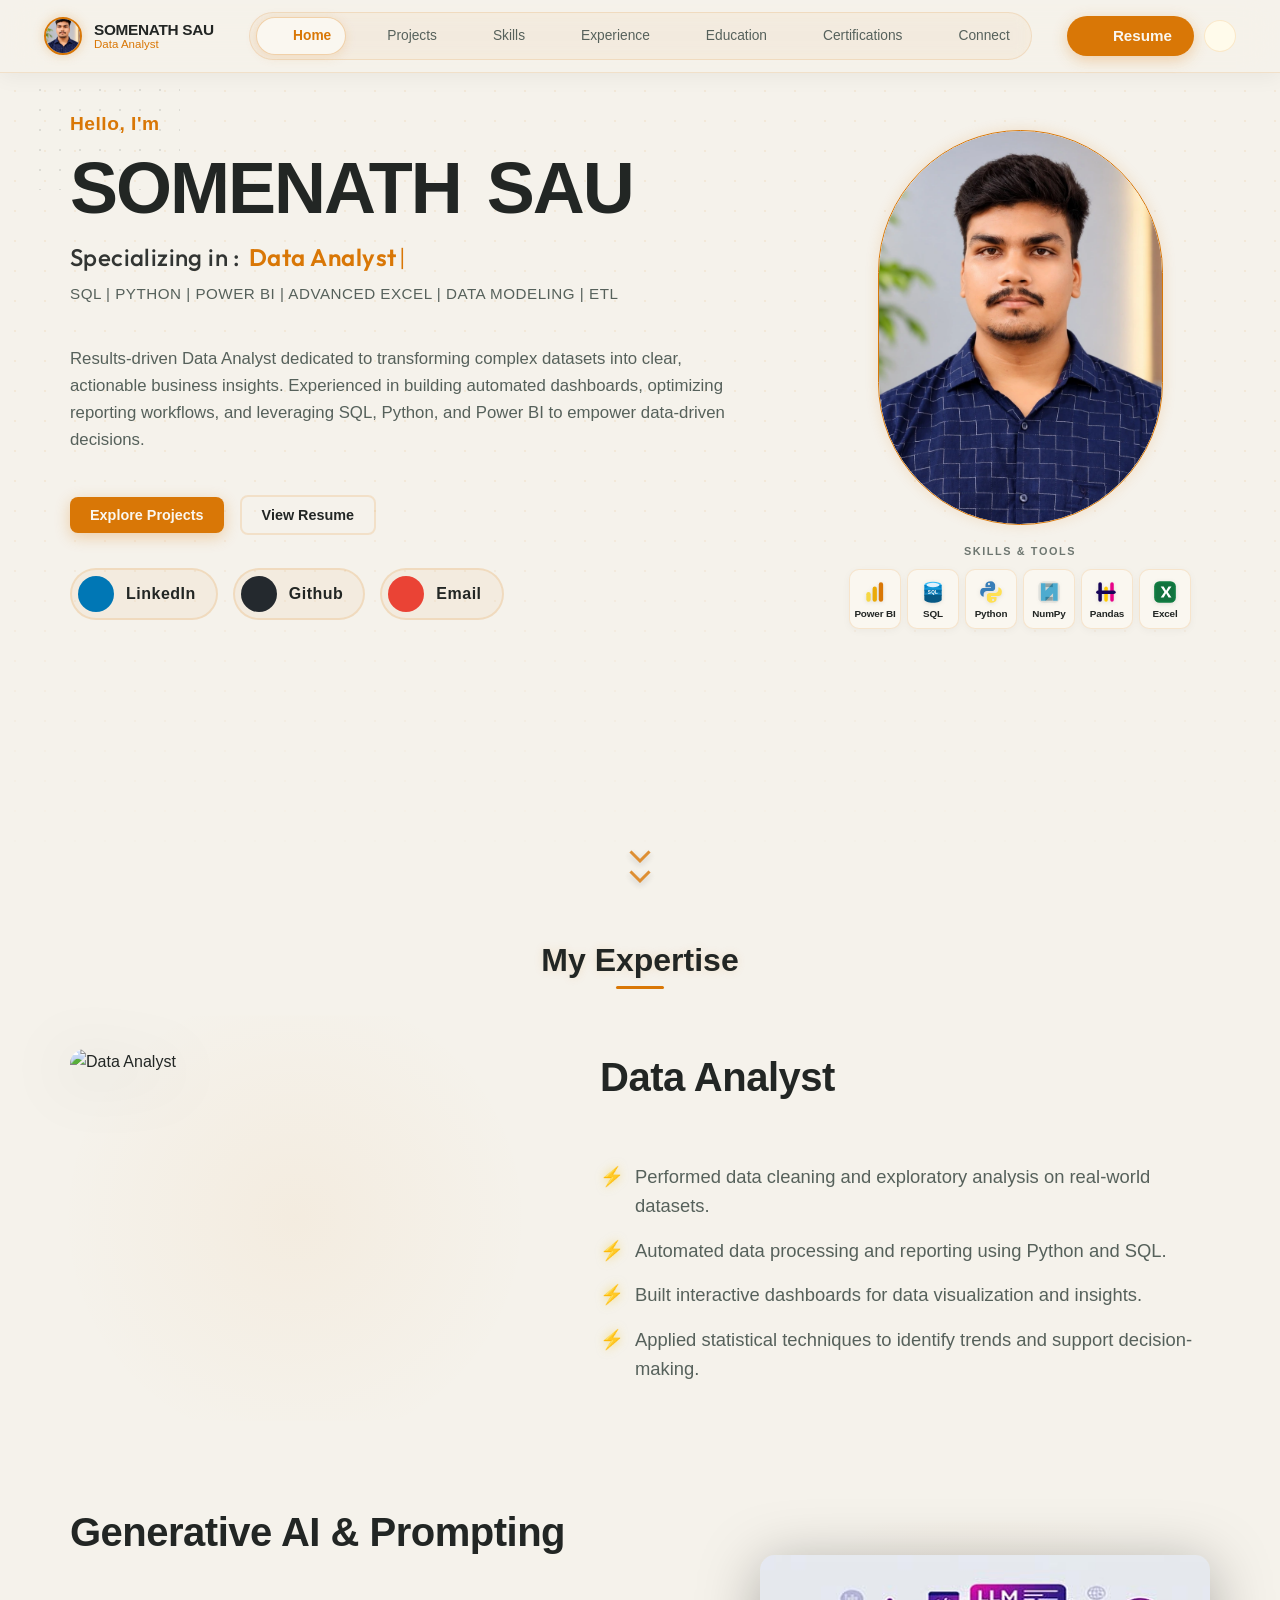
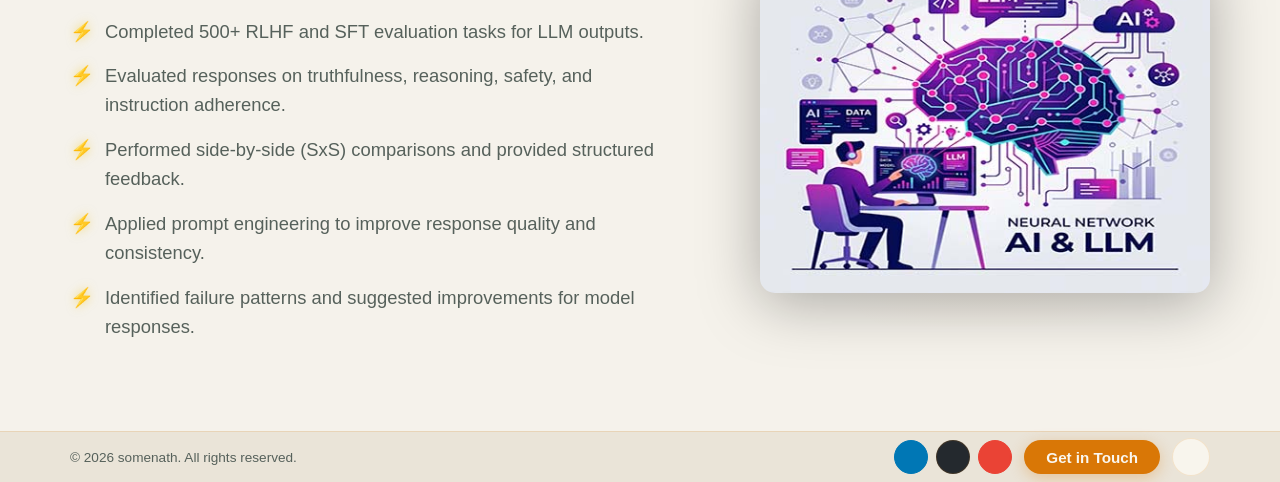
==== commit f4864995: "Issue fix" ====
--- a/index.html
+++ b/index.html
@@ -518,9 +518,9 @@
     <script src="resources/projects/hr-workforce.js?v=1.1"></script>
     <script src="resources/projects/california-retail.js?v=22.0"></script>
     <script src="resources/projects/uber-analysis.js?v=22.0"></script>
-    <script src="resources/projects/crime-data.js?v=37.0"></script>
-    <script src="resources/data.js?v=37.0"></script>
-    <script src="resources/script.js?v=37.0"></script>
+    <script src="resources/projects/crime-data.js?v=38.0"></script>
+    <script src="resources/data.js?v=38.0"></script>
+    <script src="resources/script.js?v=38.0"></script>
     <script>
         if (typeof lucide !== 'undefined') lucide.createIcons();
     </script>
